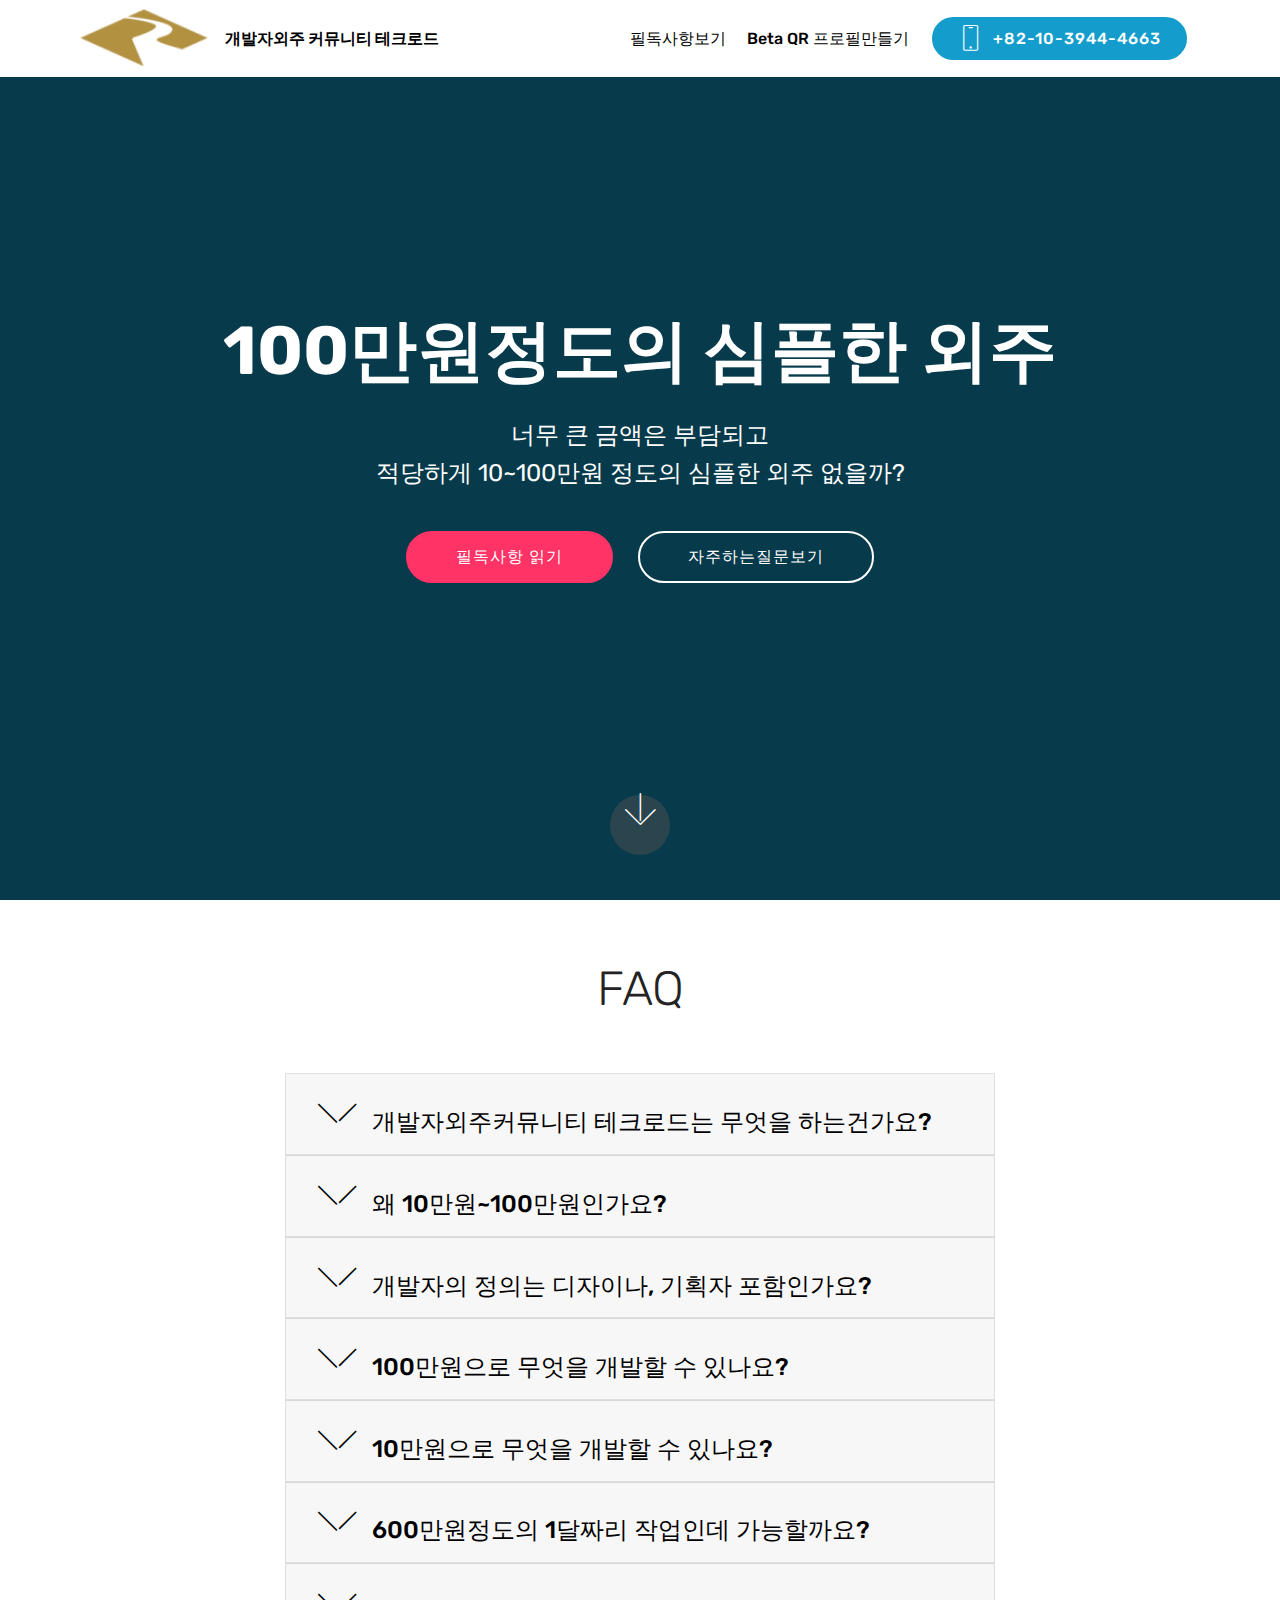
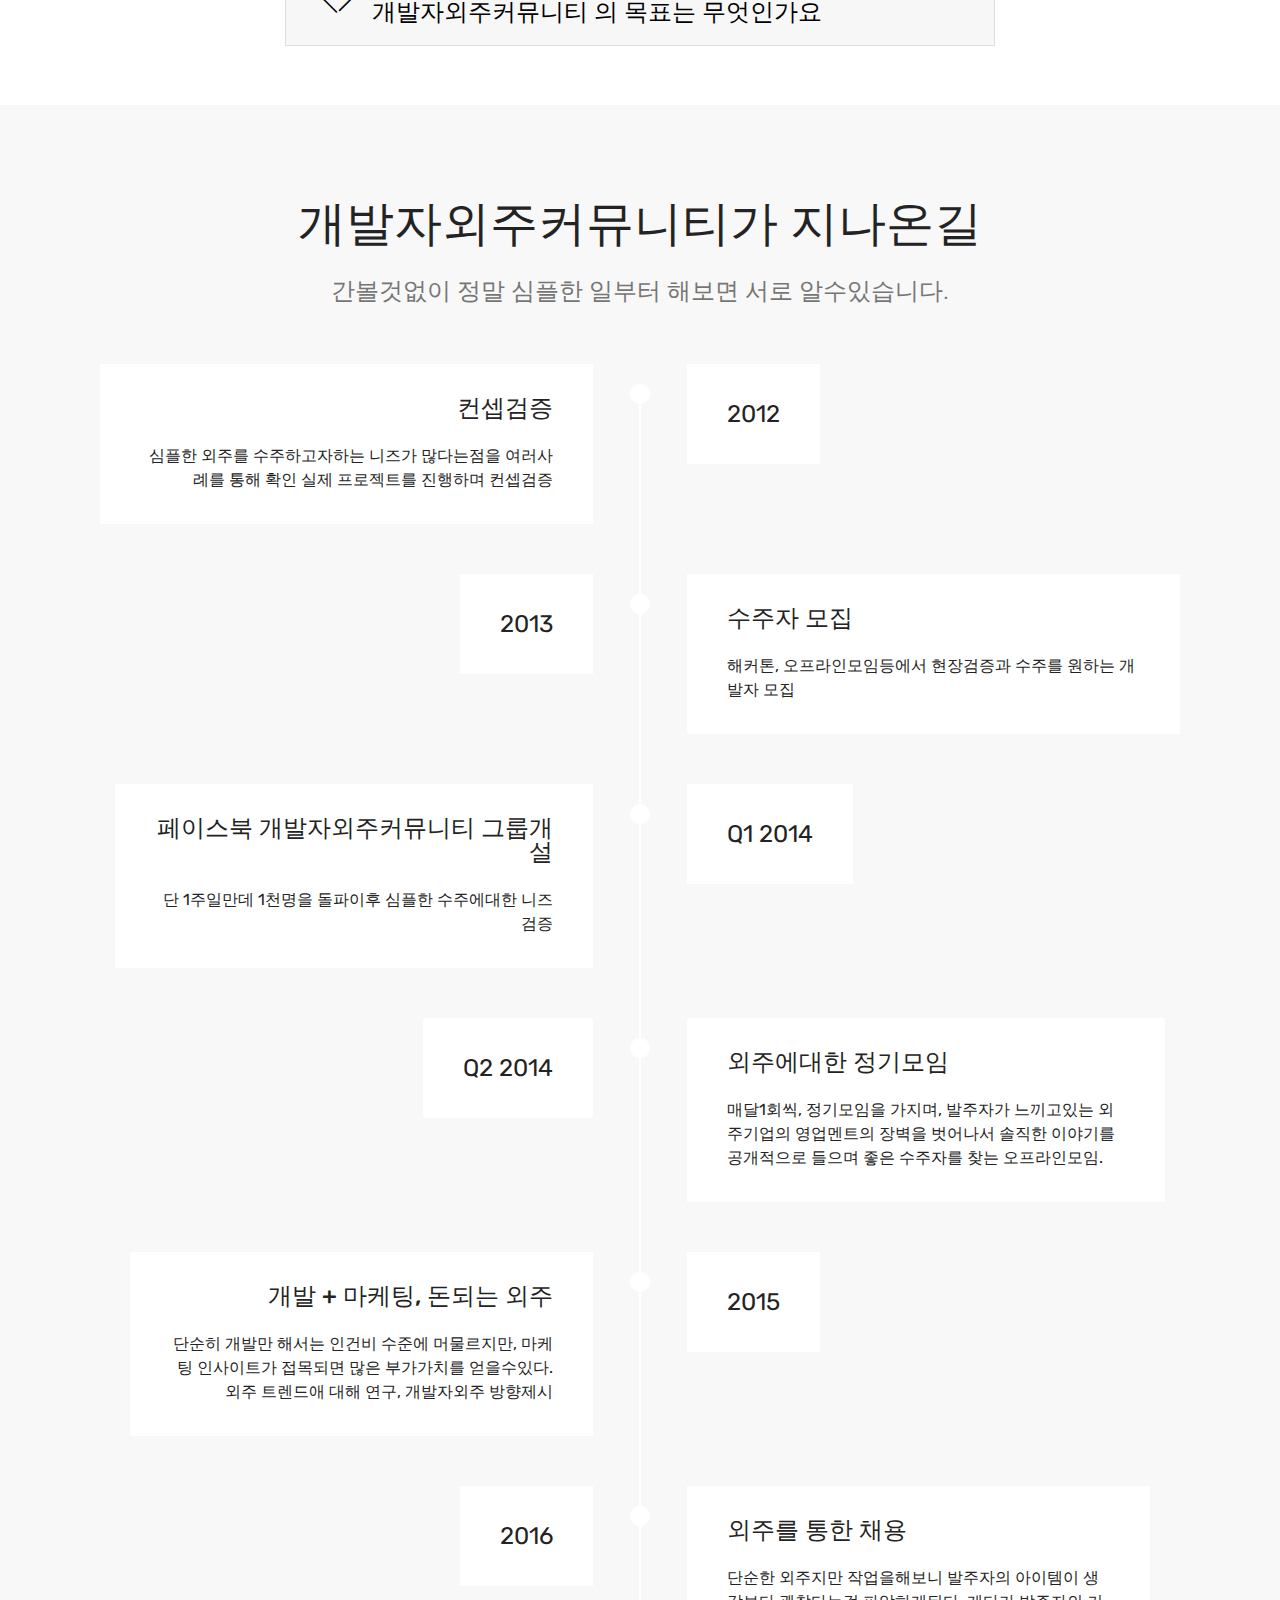
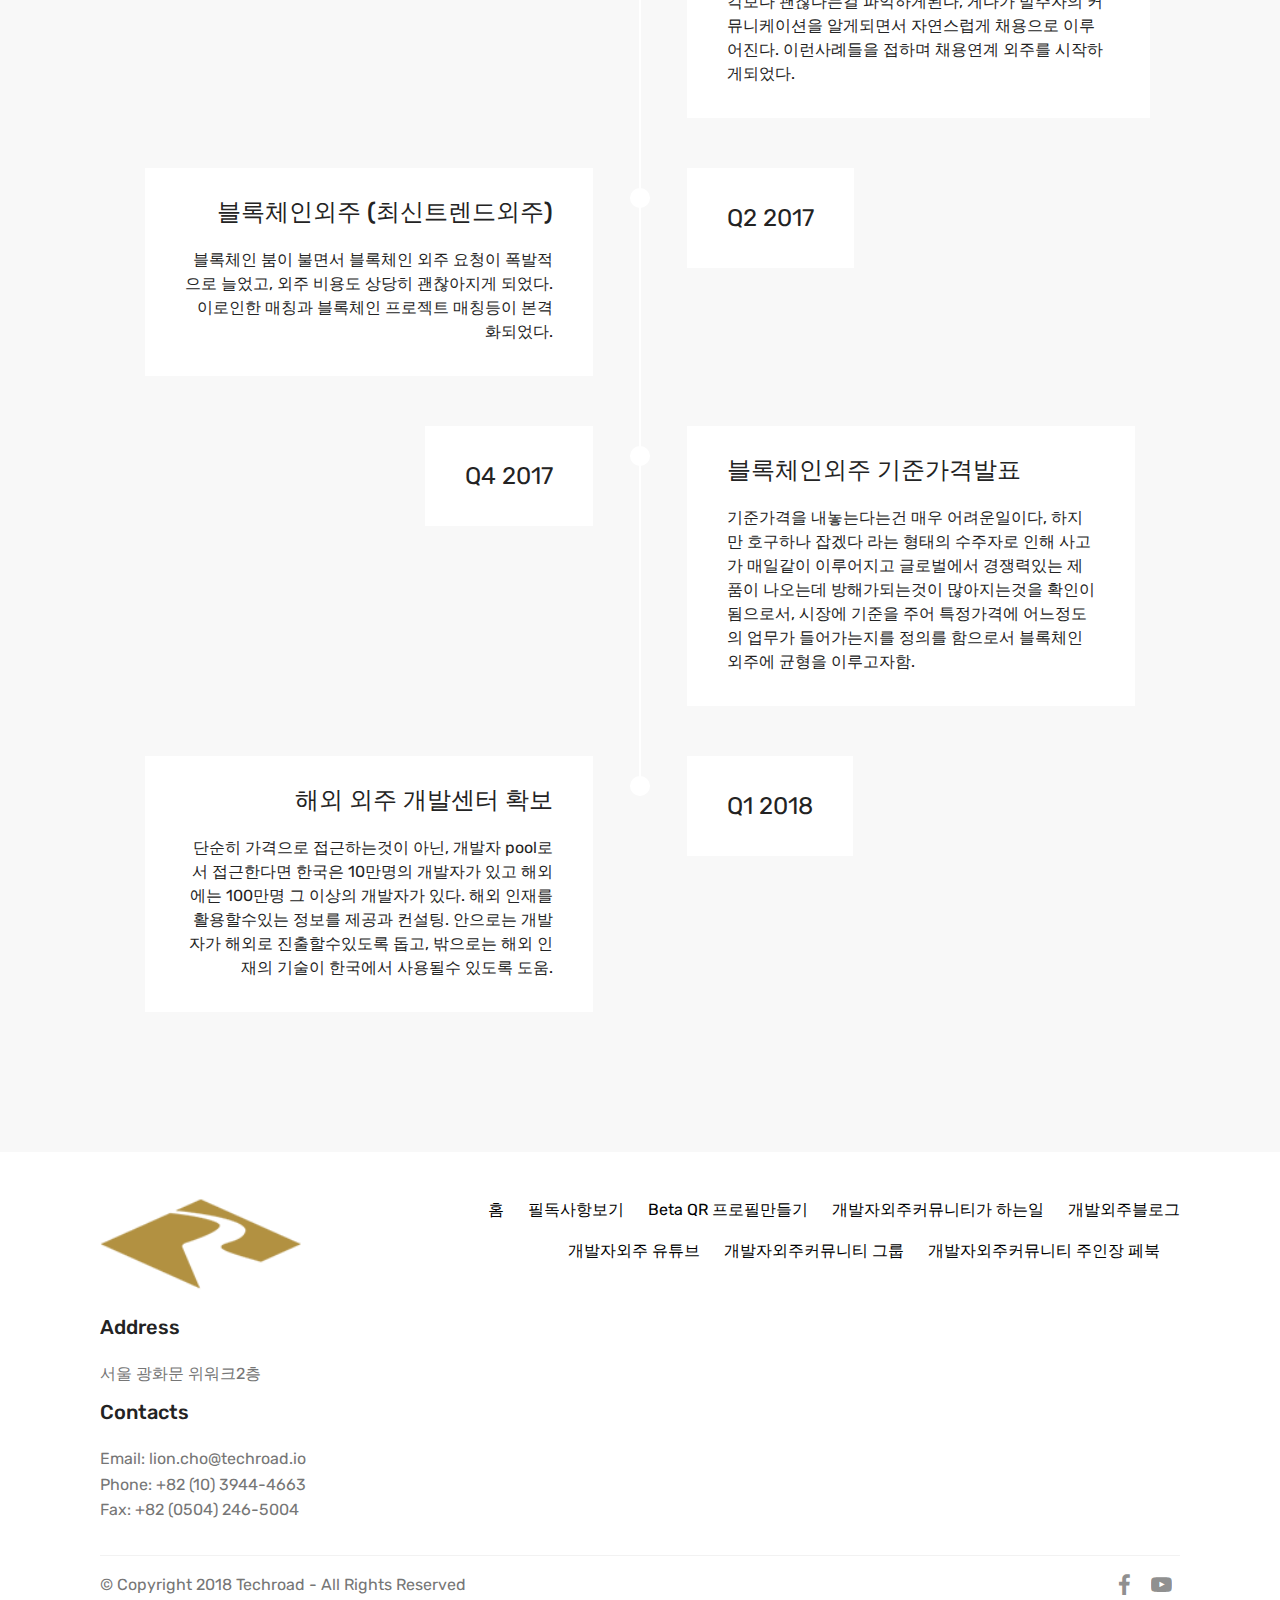
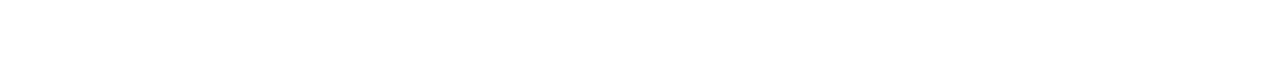
==== community/index.html @ 669e2096 "update all" ====
<!DOCTYPE html>
<html >
<head>
  <!-- Site made with Mobirise Website Builder v4.8.1, https://mobirise.com -->
  <meta charset="UTF-8">
  <meta http-equiv="X-UA-Compatible" content="IE=edge">
  <meta name="generator" content="Mobirise v4.8.1, mobirise.com">
  <meta name="viewport" content="width=device-width, initial-scale=1, minimum-scale=1">
  <link rel="shortcut icon" href="assets/images/logo-techroad-169x78.png" type="image/x-icon">
  <meta name="description" content="">
  <title>개발자외주 커뮤니티 테크로드</title>
  <link rel="stylesheet" href="assets/web/assets/mobirise-icons/mobirise-icons.css">
  <link rel="stylesheet" href="assets/tether/tether.min.css">
  <link rel="stylesheet" href="assets/bootstrap/css/bootstrap.min.css">
  <link rel="stylesheet" href="assets/bootstrap/css/bootstrap-grid.min.css">
  <link rel="stylesheet" href="assets/bootstrap/css/bootstrap-reboot.min.css">
  <link rel="stylesheet" href="assets/socicon/css/styles.css">
  <link rel="stylesheet" href="assets/dropdown/css/style.css">
  <link rel="stylesheet" href="assets/theme/css/style.css">
  <link rel="stylesheet" href="assets/mobirise/css/mbr-additional.css" type="text/css">
  
  
  
</head>
<body>
  <section class="menu cid-r466ew5FFS" once="menu" id="menu2-h">

    

    <nav class="navbar navbar-expand beta-menu navbar-dropdown align-items-center navbar-fixed-top navbar-toggleable-sm">
        <button class="navbar-toggler navbar-toggler-right" type="button" data-toggle="collapse" data-target="#navbarSupportedContent" aria-controls="navbarSupportedContent" aria-expanded="false" aria-label="Toggle navigation">
            <div class="hamburger">
                <span></span>
                <span></span>
                <span></span>
                <span></span>
            </div>
        </button>
        <div class="menu-logo">
            <div class="navbar-brand">
                <span class="navbar-logo">
                    <a href="https://mobirise.com">
                        <img src="assets/images/logo-techroad-122x56.png" alt="Mobirise" title="" style="height: 3.8rem;">
                    </a>
                </span>
                <span class="navbar-caption-wrap"><a class="navbar-caption text-black display-4" href="https://mobirise.com">개발자외주 커뮤니티 테크로드</a></span>
            </div>
        </div>
        <div class="collapse navbar-collapse" id="navbarSupportedContent">
            <ul class="navbar-nav nav-dropdown" data-app-modern-menu="true">
                <li class="nav-item">
                    <a class="nav-link link text-black display-4" href="./rules.html">
                        필독사항보기
                    </a>
                </li>
                <!-- <li class="nav-item">
                    <a class="nav-link link text-black display-4" href="./blacklist.html">
                        블랙리스트보기
                    </a>
                </li> -->
                <li class="nav-item">
                    <a class="nav-link link text-black display-4" href="https://qcontact.org/qc/lion_cho.html?pass=pass1">
                        Beta QR 프로필만들기
                    </a>
                </li>
            </ul>
            <div class="navbar-buttons mbr-section-btn">
                <a class="btn btn-sm btn-primary display-4" href="tel:+1-234-567-8901">
                    <span class="btn-icon mbri-mobile mbr-iconfont mbr-iconfont-btn">
                    </span>
                    +82-10-3944-4663
                </a>
            </div>
        </div>
    </nav>
</section>

<section class="engine"><a href="https://mobiri.se/l">free website templates</a></section><section class="cid-r465EqPAvd mbr-fullscreen" id="header2-g">

    

    

    <div class="container align-center">
        <div class="row justify-content-md-center">
            <div class="mbr-white col-md-10">
                <h1 class="mbr-section-title mbr-bold pb-3 mbr-fonts-style display-1">100만원정도의 심플한 외주</h1>
                
                <p class="mbr-text pb-3 mbr-fonts-style display-5">너무 큰 금액은 부담되고 <br>적당하게 10~100만원 정도의 심플한 외주 없을까?</p>
                <div class="mbr-section-btn">
                    <a class="btn btn-md btn-secondary display-4" href="./rules.html">필독사항 읽기</a>
                    <a class="btn btn-md btn-white-outline display-4" href="#toggle1-d">자주하는질문보기</a>
                </div>
            </div>
        </div>
    </div>
    <div class="mbr-arrow hidden-sm-down" aria-hidden="true">
        <a href="#next">
            <i class="mbri-down mbr-iconfont"></i>
        </a>
    </div>
</section>

<section class="toggle1 cid-r463WWY1p1" id="toggle1-d">

    

    
        <div class="container">
            <div class="media-container-row">
                <div class="col-12 col-md-8">
                    <div class="section-head text-center space30">
                       <h2 class="mbr-section-title pb-5 mbr-fonts-style display-2">FAQ
                        </h2>
                    </div>
                    <div class="clearfix"></div>
                    <div id="bootstrap-toggle" class="toggle-panel accordionStyles tab-content">
                        <div class="card">
                            <div class="card-header" role="tab" id="headingOne">
                                <a role="button" class="collapsed panel-title text-black" data-toggle="collapse" data-parent="#accordion" data-core="" href="#collapse1_9" aria-expanded="false" aria-controls="collapse1">
                                    <h4 class="mbr-fonts-style display-5">
                                        <span class="sign mbr-iconfont mbri-arrow-down inactive"></span>개발자외주커뮤니티 테크로드는 무엇을 하는건가요?&nbsp;</h4>
                                </a>
                            </div>
                            <div id="collapse1_9" class="panel-collapse noScroll collapse" role="tabpanel" aria-labelledby="headingOne">
                                <div class="panel-body p-4">
                                    <p class="mbr-fonts-style panel-text display-7">100만원 정도의 외주를 수주 발주 하도록 돕습니다.&nbsp;</p>
                                </div>
                            </div>
                        </div>
                        <div class="card">
                            <div class="card-header" role="tab" id="headingTwo">
                                <a role="button" class="collapsed panel-title text-black" data-toggle="collapse" data-parent="#accordion" data-core="" href="#collapse2_9" aria-expanded="false" aria-controls="collapse2">
                                    <h4 class="mbr-fonts-style display-5">
                                        <span class="sign mbr-iconfont mbri-arrow-down inactive"></span>왜 10만원~100만원인가요?</h4>
                                </a>

                            </div>
                            <div id="collapse2_9" class="panel-collapse noScroll collapse" role="tabpanel" aria-labelledby="headingTwo">
                                <div class="panel-body p-4">
                                    <p class="mbr-fonts-style panel-text display-7">
                                       큰 금액은 혼자서혹은 회사를 다니면서 하기에 어렵기 때문입니다.</p>
                                </div>
                            </div>
                        </div>
                        <div class="card">
                            <div class="card-header" role="tab" id="headingTwo">
                                <a role="button" class="collapsed panel-title text-black" data-toggle="collapse" data-parent="#accordion" data-core="" href="#collapse2_1_9" aria-expanded="false" aria-controls="collapse2">
                                    <h4 class="mbr-fonts-style display-5">
                                        <span class="sign mbr-iconfont mbri-arrow-down inactive"></span>개발자의 정의는 디자이나, 기획자 포함인가요?</h4>
                                </a>

                            </div>
                            <div id="collapse2_1_9" class="panel-collapse noScroll collapse" role="tabpanel" aria-labelledby="headingTwo">
                                <div class="panel-body p-4">
                                    <p class="mbr-fonts-style panel-text display-7">
                                       ICT 종사자인 디자이너, 기획자 모두가 있기에 하나의 제품이 나옵니다. 단순히 프로그래머를 지칭하지 않습니다.</p>
                                </div>
                            </div>
                        </div>
                        <div class="card">
                            <div class="card-header" role="tab" id="headingThree">
                                <a role="button" class="collapsed panel-title text-black" data-toggle="collapse" data-parent="#accordion" data-core="" href="#collapse3_9" aria-expanded="false" aria-controls="collapse3">
                                    <h4 class="mbr-fonts-style display-5">
                                        <span class="sign mbr-iconfont mbri-arrow-down inactive"></span>100만원으로 무엇을 개발할 수 있나요?</h4>
                                </a>
                            </div>
                            <div id="collapse3_9" class="panel-collapse noScroll collapse" role="tabpanel" aria-labelledby="headingThree">
                                <div class="panel-body p-4">
                                    <p class="mbr-fonts-style panel-text display-7">컨셉검증, 랜딩페이지, 유지보수등이 가능합니다.</p>
                                </div>
                            </div>
                        </div>
                        <div class="card">
                            <div class="card-header" role="tab" id="headingThree">
                                <a role="button" class="collapsed panel-title text-black" data-toggle="collapse" data-parent="#accordion" data-core="" href="#collapse4_9" aria-expanded="false" aria-controls="collapse3">
                                    <h4 class="mbr-fonts-style display-5">
                                        <span class="sign mbr-iconfont mbri-arrow-down inactive"></span>10만원으로 무엇을 개발할 수 있나요?</h4>
                                </a>
                            </div>
                            <div id="collapse4_9" class="panel-collapse noScroll collapse" role="tabpanel" aria-labelledby="headingThree">
                                <div class="panel-body p-4">
                                    <p class="mbr-fonts-style panel-text display-7">중급 개발자 기준으로 1일 8시간 20만원 부터 시작한다고 보면됩니다. (*사람마다 해결방법이 다르고 걸리는 시간이 달라지므로 최종적으로 비용도 달라진다.)</p>
                                </div>
                            </div>
                        </div>
                         <div class="card">
                            <div class="card-header" role="tab" id="headingThree">
                                <a role="button" class="collapsed panel-title text-black" data-toggle="collapse" data-parent="#accordion" data-core="" href="#collapse5_9" aria-expanded="false" aria-controls="collapse3">
                                    <h4 class="mbr-fonts-style display-5">
                                        <span class="sign mbr-iconfont mbri-arrow-down inactive"></span>600만원정도의 1달짜리 작업인데 가능할까요?</h4>
                                </a>
                            </div>
                            <div id="collapse5_9" class="panel-collapse noScroll collapse" role="tabpanel" aria-labelledby="headingThree">
                                <div class="panel-body p-4">
                                    <p class="mbr-fonts-style panel-text display-7">단답하자면, 이를 수행 할수있는 사이트들이 많으니 다른 사이트를 이용해주세요, 금액이 커지면 업무량이 늘어나면서 발주자가 전문가가 아닐시 요구사항 전달 능력이 떨어져 (프로젝트매니징) 사고가 나거나 프로젝트가 실패할 가능성이 높아집니다.</p>
                                </div>
                            </div>
                        </div>
                         <div class="card">
                            <div class="card-header" role="tab" id="headingThree">
                                <a role="button" class="collapsed panel-title text-black" data-toggle="collapse" data-parent="#accordion" data-core="" href="#collapse6_9" aria-expanded="false" aria-controls="collapse3">
                                    <h4 class="mbr-fonts-style display-5">
                                        <span class="sign mbr-iconfont mbri-arrow-down inactive"></span>개발자외주커뮤니티 의 목표는 무엇인가요</h4>
                                </a>
                            </div>
                            <div id="collapse6_9" class="panel-collapse noScroll collapse" role="tabpanel" aria-labelledby="headingThree">
                                <div class="panel-body p-4">
                                    <p class="mbr-fonts-style panel-text display-7">심플한 외주를 통해 기술의 유통을 돕고자합니다. 새로운 기술을 배우고 배우자마자 금전적 보상까지 기간이 빨라진다면 더 개발자는 더욱 기술 습득을 할 동기가 생깁니다. 커피샵에서 주말에 지식 습득을 하더라도 돈이 듭니다. 깊은 단계의 기술을 적용하기위해선 그만큼 시간이 필요합니다. 10만원~100만원 심플한 외주가 선순환이 된다면 기술의 많이 사용되고 그만큼 경쟁력있는 제품이 나올 가능성이 높아집니다. 왜 우리는 사람을 찾고 검증하는데 발주자 수주자 모두 불필요한 시간을 쓰고 있습니까. 서로 간 볼시간에 간단한 외주를통해 서로를 파악하세요. 그리고 제품을 더 멋지게 만드세요 테크로드가 추구하는 방향은 이런 생태계를 만드는 것 입니다.</p>
                                </div>
                            </div>
                        </div>
                        
                    </div>
                </div>
            </div>
        </div>
</section>

<section class="timeline1 cid-r463WXox3h" id="timeline1-e">

    

    

    <div class="container align-center">
        <h2 class="mbr-section-title pb-3 mbr-fonts-style display-2">
            개발자외주커뮤니티가 지나온길
        </h2>
        <h3 class="mbr-section-subtitle pb-5 mbr-fonts-style display-5">
            간볼것없이 정말 심플한 일부터 해보면 서로 알수있습니다. </h3>

        <div class="container timelines-container" mbri-timelines="">
            <div class="row timeline-element reverse separline">      
                 <div class="timeline-date-panel col-xs-12 col-md-6  align-left">         
                    <div class="time-line-date-content">
                        <p class="mbr-timeline-date mbr-fonts-style display-5">
                        2012 
                        </p>
                    </div>
                </div>
           <span class="iconBackground"></span>
            <div class="col-xs-12 col-md-6 align-right">
                <div class="timeline-text-content">
                    <h4 class="mbr-timeline-title pb-3 mbr-fonts-style display-5">컨셉검증</h4>
                    <p class="mbr-timeline-text mbr-fonts-style display-7">심플한 외주를 수주하고자하는 니즈가 많다는점을 여러사례를 통해 확인 실제 프로젝트를 진행하며 컨셉검증<br></p>
                 </div>
            </div>
            </div>

            <div class="row timeline-element  separline">
                <div class="timeline-date-panel col-xs-12 col-md-6 align-right">
                    <div class="time-line-date-content">
                        <p class="mbr-timeline-date mbr-fonts-style display-5">
                            2013
                        </p>
                    </div>
                </div>
                <span class="iconBackground"></span>
                <div class="col-xs-12 col-md-6 align-left ">
                    <div class="timeline-text-content">
                        <h4 class="mbr-timeline-title pb-3 mbr-fonts-style display-5">수주자 모집</h4>
                        <p class="mbr-timeline-text mbr-fonts-style display-7">
                            해커톤, 오프라인모임등에서 현장검증과 수주를 원하는 개발자 모집
                        </p>
                    </div>
                </div>
            </div> 


            <div class="container timelines-container" mbri-timelines="">
            <div class="row timeline-element reverse separline">      
                 <div class="timeline-date-panel col-xs-12 col-md-6  align-left">         
                    <div class="time-line-date-content">
                        <p class="mbr-timeline-date mbr-fonts-style display-5">
                        Q1 2014 
                        </p>
                    </div>
                </div>
           <span class="iconBackground"></span>
            <div class="col-xs-12 col-md-6 align-right">
                <div class="timeline-text-content">
                    <h4 class="mbr-timeline-title pb-3 mbr-fonts-style display-5">페이스북 개발자외주커뮤니티 그룹개설</h4>
                    <p class="mbr-timeline-text mbr-fonts-style display-7">단 1주일만데 1천명을 돌파이후 심플한 수주에대한 니즈 검증<br></p>
                 </div>
            </div>
            </div>

            <div class="row timeline-element  separline">
                <div class="timeline-date-panel col-xs-12 col-md-6 align-right">
                    <div class="time-line-date-content">
                        <p class="mbr-timeline-date mbr-fonts-style display-5">
                            Q2 2014
                        </p>
                    </div>
                </div>
                <span class="iconBackground"></span>
                <div class="col-xs-12 col-md-6 align-left ">
                    <div class="timeline-text-content">
                        <h4 class="mbr-timeline-title pb-3 mbr-fonts-style display-5">외주에대한 정기모임</h4>
                        <p class="mbr-timeline-text mbr-fonts-style display-7">
                            매달1회씩, 정기모임을 가지며, 발주자가 느끼고있는 외주기업의 영업멘트의 장벽을 벗어나서 솔직한 이야기를 공개적으로 들으며 좋은 수주자를 찾는 오프라인모임.
                        </p>
                    </div>
                </div>
            </div> 


            <div class="container timelines-container" mbri-timelines="">
            <div class="row timeline-element reverse separline">      
                 <div class="timeline-date-panel col-xs-12 col-md-6  align-left">         
                    <div class="time-line-date-content">
                        <p class="mbr-timeline-date mbr-fonts-style display-5">
                        2015 
                        </p>
                    </div>
                </div>
           <span class="iconBackground"></span>
            <div class="col-xs-12 col-md-6 align-right">
                <div class="timeline-text-content">
                    <h4 class="mbr-timeline-title pb-3 mbr-fonts-style display-5">개발 + 마케팅, 돈되는 외주</h4>
                    <p class="mbr-timeline-text mbr-fonts-style display-7">단순히 개발만 해서는 인건비 수준에 머물르지만, 마케팅 인사이트가 접목되면 많은 부가가치를 얻을수있다. 외주 트렌드애 대해 연구, 개발자외주 방향제시<br></p>
                 </div>
            </div>
            </div>

            <div class="row timeline-element  separline">
                <div class="timeline-date-panel col-xs-12 col-md-6 align-right">
                    <div class="time-line-date-content">
                        <p class="mbr-timeline-date mbr-fonts-style display-5">
                            2016
                        </p>
                    </div>
                </div>
                <span class="iconBackground"></span>
                <div class="col-xs-12 col-md-6 align-left ">
                    <div class="timeline-text-content">
                        <h4 class="mbr-timeline-title pb-3 mbr-fonts-style display-5">외주를 통한 채용</h4>
                        <p class="mbr-timeline-text mbr-fonts-style display-7">
                            단순한 외주지만 작업을해보니 발주자의 아이템이 생각보다 괜찮다는걸 파악하게된다, 게다가 발주자의 커뮤니케이션을 알게되면서 자연스럽게 채용으로 이루어진다. 이런사례들을 접하며 채용연계 외주를 시작하게되었다.
                        </p>
                    </div>
                </div>
            </div> 


        <div class="container timelines-container" mbri-timelines="">
            <div class="row timeline-element reverse separline">      
                 <div class="timeline-date-panel col-xs-12 col-md-6  align-left">         
                    <div class="time-line-date-content">
                        <p class="mbr-timeline-date mbr-fonts-style display-5">
                        Q2 2017 
                        </p>
                    </div>
                </div>
           <span class="iconBackground"></span>
            <div class="col-xs-12 col-md-6 align-right">
                <div class="timeline-text-content">
                    <h4 class="mbr-timeline-title pb-3 mbr-fonts-style display-5">블록체인외주 (최신트렌드외주)</h4>
                    <p class="mbr-timeline-text mbr-fonts-style display-7">블록체인 붐이 불면서 블록체인 외주 요청이 폭발적으로 늘었고, 외주 비용도 상당히 괜찮아지게 되었다. 이로인한 매칭과 블록체인 프로젝트 매칭등이 본격화되었다.
                        <br></p>
                 </div>
            </div>
            </div>

            <div class="row timeline-element  separline">
                <div class="timeline-date-panel col-xs-12 col-md-6 align-right">
                    <div class="time-line-date-content">
                        <p class="mbr-timeline-date mbr-fonts-style display-5">
                            Q4 2017
                        </p>
                    </div>
                </div>
                <span class="iconBackground"></span>
                <div class="col-xs-12 col-md-6 align-left ">
                    <div class="timeline-text-content">
                        <h4 class="mbr-timeline-title pb-3 mbr-fonts-style display-5">블록체인외주 기준가격발표 </h4>
                        <p class="mbr-timeline-text mbr-fonts-style display-7">
                            기준가격을 내놓는다는건 매우 어려운일이다, 하지만 호구하나 잡겠다 라는 형태의 수주자로 인해 사고가 매일같이 이루어지고 글로벌에서 경쟁력있는 제품이 나오는데 방해가되는것이 많아지는것을 확인이 됨으로서, 시장에 기준을 주어 특정가격에 어느정도의 업무가 들어가는지를 정의를 함으로서 블록체인외주에 균형을 이루고자함.
                        </p>
                    </div>
                </div>
            </div> 

            <div class="row timeline-element reverse">
                <div class="timeline-date-panel col-xs-12 col-md-6  align-left">
                    <div class="time-line-date-content">
                        <p class="mbr-timeline-date mbr-fonts-style display-5">
                            Q1 2018
                        </p>
                    </div>
                </div>
                <span class="iconBackground"></span>
                <div class="col-xs-12 col-md-6 align-right">
                    <div class="timeline-text-content">
                        <h4 class="mbr-timeline-title pb-3 mbr-fonts-style display-5">해외 외주 개발센터 확보</h4>      
                        <p class="mbr-timeline-text mbr-fonts-style display-7">
                         단순히 가격으로 접근하는것이 아닌, 개발자 pool로서 접근한다면 한국은 10만명의 개발자가 있고 해외에는 100만명 그 이상의 개발자가 있다. 해외 인재를 활용할수있는 정보를 제공과 컨설팅.
                         안으로는 개발자가 해외로 진출할수있도록 돕고, 밖으로는 해외 인재의 기술이 한국에서 사용될수 있도록 도움.
                        </p>
                    </div>
                </div>
            </div>

    
            
        </div>
    </div>
</section>

<section class="cid-r466hLgkCL" id="footer5-i">

    

    

    <div class="container">
        <div class="media-container-row">
            <div class="col-md-3">
                <div class="media-wrap">
                    <a href="https://mobirise.com/">
                       <img src="assets/images/logo-techroad-169x78.png" alt="Mobirise"> 
                    </a>
                </div>
            </div>
            <div class="col-md-9">
                <p class="mbr-text align-right links mbr-fonts-style display-7">
                    <a href="./index.html" class="text-black">홈</a> &nbsp;&nbsp;&nbsp;&nbsp;
                    <a href="./rules.html" class="text-black">필독사항보기</a> &nbsp;&nbsp;&nbsp;&nbsp;
                    <!-- <a href="./blacklist.html" class="text-black">블랙리스트보기</a> &nbsp;&nbsp;&nbsp;&nbsp; -->
                    <a href="https://qcontact.org/qc/lion_cho.html?pass=pass1" class="text-black">Beta QR 프로필만들기</a> &nbsp;&nbsp;&nbsp;&nbsp;
                    <a href="#timeline1-e" class="text-black">개발자외주커뮤니티가 하는일</a> &nbsp;&nbsp;&nbsp;&nbsp;
                    <a href="https://blog.naver.com/chowin21" class="text-black">개발외주블로그</a>
                </p>
                <p class="mbr-text align-right links mbr-fonts-style display-7">
                    <a href="https://www.youtube.com/channel/UChlcXdPqPKiZdr9oFgR-7Lw" class="text-black">개발자외주 유튜브</a> &nbsp;&nbsp;&nbsp;&nbsp;
                    <a href="https://www.facebook.com/groups/outsourcingnara/" class="text-black">개발자외주커뮤니티 그룹</a> &nbsp;&nbsp;&nbsp;&nbsp;
                    <a href="https://www.facebook.com/chowin21" class="text-black">개발자외주커뮤니티 주인장 페북</a> &nbsp;&nbsp;&nbsp;&nbsp;
                </p>

            </div>


        </div>

        <br>
        <div class="col-12 col-md-3 mbr-fonts-style display-7">
                <h5 class="pb-3">
                    Address
                </h5>
                <p class="mbr-text">서울 광화문 위워크2층 </p>
            </div>
            <div class="col-12 col-md-3 mbr-fonts-style display-7">
                <h5 class="pb-3">
                    Contacts
                </h5>
                <p class="mbr-text">
                    Email: lion.cho@techroad.io &nbsp; &nbsp;&nbsp;<br>Phone: +82 (10) 3944-4663 &nbsp; &nbsp;<br>Fax: +82 (0504) 246-5004
                </p>
            </div>
        <div class="footer-lower">
            <div class="media-container-row">
                <div class="col-md-12">
                    <hr>
                </div>
            </div>
            <div class="media-container-row mbr-white">
                <div class="col-md-6 copyright">
                    <p class="mbr-text mbr-fonts-style display-7">
                        © Copyright 2018 Techroad - All Rights Reserved
                    </p>
                </div>
                <div class="col-md-6">
                    <div class="social-list align-right">
                        <div class="soc-item">
                            <a href="https://www.facebook.com/groups/outsourcingnara/" target="_blank">
                                <span class="socicon-facebook socicon mbr-iconfont mbr-iconfont-social"></span>
                            </a>
                        </div>
                        <div class="soc-item">
                            <a href="https://www.youtube.com/channel/UChlcXdPqPKiZdr9oFgR-7Lw" target="_blank">
                                <span class="socicon-youtube socicon mbr-iconfont mbr-iconfont-social"></span>
                            </a>
                        </div>
                    </div>
                </div>
            </div>
        </div>
    </div>
</section>


  <script src="assets/web/assets/jquery/jquery.min.js"></script>
  <script src="assets/popper/popper.min.js"></script>
  <script src="assets/tether/tether.min.js"></script>
  <script src="assets/bootstrap/js/bootstrap.min.js"></script>
  <script src="assets/dropdown/js/script.min.js"></script>
  <script src="assets/touchswipe/jquery.touch-swipe.min.js"></script>
  <script src="assets/mbr-switch-arrow/mbr-switch-arrow.js"></script>
  <script src="assets/smoothscroll/smooth-scroll.js"></script>
  <script src="assets/theme/js/script.js"></script>
  
  
</body>
</html>
---- community/assets/web/assets/mobirise-icons/mobirise-icons.css ----
@font-face {
  font-family: 'MobiriseIcons';
  src:  url('mobirise-icons.eot?spat4u');
  src:  url('mobirise-icons.eot?spat4u#iefix') format('embedded-opentype'),
    url('mobirise-icons.ttf?spat4u') format('truetype'),
    url('mobirise-icons.woff?spat4u') format('woff'),
    url('mobirise-icons.svg?spat4u#MobiriseIcons') format('svg');
  font-weight: normal;
  font-style: normal;
}

[class^="mbri-"], [class*=" mbri-"] {
  /* use !important to prevent issues with browser extensions that change fonts */
  font-family: MobiriseIcons !important;
  speak: none;
  font-style: normal;
  font-weight: normal;
  font-variant: normal;
  text-transform: none;
  line-height: 1;

  /* Better Font Rendering =========== */
  -webkit-font-smoothing: antialiased;
  -moz-osx-font-smoothing: grayscale;
}

.mbri-add-submenu:before {
  content: "\e900";
}
.mbri-alert:before {
  content: "\e901";
}
.mbri-align-center:before {
  content: "\e902";
}
.mbri-align-justify:before {
  content: "\e903";
}
.mbri-align-left:before {
  content: "\e904";
}
.mbri-align-right:before {
  content: "\e905";
}
.mbri-android:before {
  content: "\e906";
}
.mbri-apple:before {
  content: "\e907";
}
.mbri-arrow-down:before {
  content: "\e908";
}
.mbri-arrow-next:before {
  content: "\e909";
}
.mbri-arrow-prev:before {
  content: "\e90a";
}
.mbri-arrow-up:before {
  content: "\e90b";
}
.mbri-bold:before {
  content: "\e90c";
}
.mbri-bookmark:before {
  content: "\e90d";
}
.mbri-bootstrap:before {
  content: "\e90e";
}
.mbri-briefcase:before {
  content: "\e90f";
}
.mbri-browse:before {
  content: "\e910";
}
.mbri-bulleted-list:before {
  content: "\e911";
}
.mbri-calendar:before {
  content: "\e912";
}
.mbri-camera:before {
  content: "\e913";
}
.mbri-cart-add:before {
  content: "\e914";
}
.mbri-cart-full:before {
  content: "\e915";
}
.mbri-cash:before {
  content: "\e916";
}
.mbri-change-style:before {
  content: "\e917";
}
.mbri-chat:before {
  content: "\e918";
}
.mbri-clock:before {
  content: "\e919";
}
.mbri-close:before {
  content: "\e91a";
}
.mbri-cloud:before {
  content: "\e91b";
}
.mbri-code:before {
  content: "\e91c";
}
.mbri-contact-form:before {
  content: "\e91d";
}
.mbri-credit-card:before {
  content: "\e91e";
}
.mbri-cursor-click:before {
  content: "\e91f";
}
.mbri-cust-feedback:before {
  content: "\e920";
}
.mbri-database:before {
  content: "\e921";
}
.mbri-delivery:before {
  content: "\e922";
}
.mbri-desktop:before {
  content: "\e923";
}
.mbri-devices:before {
  content: "\e924";
}
.mbri-down:before {
  content: "\e925";
}
.mbri-download:before {
  content: "\e989";
}
.mbri-drag-n-drop:before {
  content: "\e927";
}
.mbri-drag-n-drop2:before {
  content: "\e928";
}
.mbri-edit:before {
  content: "\e929";
}
.mbri-edit2:before {
  content: "\e92a";
}
.mbri-error:before {
  content: "\e92b";
}
.mbri-extension:before {
  content: "\e92c";
}
.mbri-features:before {
  content: "\e92d";
}
.mbri-file:before {
  content: "\e92e";
}
.mbri-flag:before {
  content: "\e92f";
}
.mbri-folder:before {
  content: "\e930";
}
.mbri-gift:before {
  content: "\e931";
}
.mbri-github:before {
  content: "\e932";
}
.mbri-globe:before {
  content: "\e933";
}
.mbri-globe-2:before {
  content: "\e934";
}
.mbri-growing-chart:before {
  content: "\e935";
}
.mbri-hearth:before {
  content: "\e936";
}
.mbri-help:before {
  content: "\e937";
}
.mbri-home:before {
  content: "\e938";
}
.mbri-hot-cup:before {
  content: "\e939";
}
.mbri-idea:before {
  content: "\e93a";
}
.mbri-image-gallery:before {
  content: "\e93b";
}
.mbri-image-slider:before {
  content: "\e93c";
}
.mbri-info:before {
  content: "\e93d";
}
.mbri-italic:before {
  content: "\e93e";
}
.mbri-key:before {
  content: "\e93f";
}
.mbri-laptop:before {
  content: "\e940";
}
.mbri-layers:before {
  content: "\e941";
}
.mbri-left-right:before {
  content: "\e942";
}
.mbri-left:before {
  content: "\e943";
}
.mbri-letter:before {
  content: "\e944";
}
.mbri-like:before {
  content: "\e945";
}
.mbri-link:before {
  content: "\e946";
}
.mbri-lock:before {
  content: "\e947";
}
.mbri-login:before {
  content: "\e948";
}
.mbri-logout:before {
  content: "\e949";
}
.mbri-magic-stick:before {
  content: "\e94a";
}
.mbri-map-pin:before {
  content: "\e94b";
}
.mbri-menu:before {
  content: "\e94c";
}
.mbri-mobile:before {
  content: "\e94d";
}
.mbri-mobile2:before {
  content: "\e94e";
}
.mbri-mobirise:before {
  content: "\e94f";
}
.mbri-more-horizontal:before {
  content: "\e950";
}
.mbri-more-vertical:before {
  content: "\e951";
}
.mbri-music:before {
  content: "\e952";
}
.mbri-new-file:before {
  content: "\e953";
}
.mbri-numbered-list:before {
  content: "\e954";
}
.mbri-opened-folder:before {
  content: "\e955";
}
.mbri-pages:before {
  content: "\e956";
}
.mbri-paper-plane:before {
  content: "\e957";
}
.mbri-paperclip:before {
  content: "\e958";
}
.mbri-photo:before {
  content: "\e959";
}
.mbri-photos:before {
  content: "\e95a";
}
.mbri-pin:before {
  content: "\e95b";
}
.mbri-play:before {
  content: "\e95c";
}
.mbri-plus:before {
  content: "\e95d";
}
.mbri-preview:before {
  content: "\e95e";
}
.mbri-print:before {
  content: "\e95f";
}
.mbri-protect:before {
  content: "\e960";
}
.mbri-question:before {
  content: "\e961";
}
.mbri-quote-left:before {
  content: "\e962";
}
.mbri-quote-right:before {
  content: "\e963";
}
.mbri-refresh:before {
  content: "\e964";
}
.mbri-responsive:before {
  content: "\e965";
}
.mbri-right:before {
  content: "\e966";
}
.mbri-rocket:before {
  content: "\e967";
}
.mbri-sad-face:before {
  content: "\e968";
}
.mbri-sale:before {
  content: "\e969";
}
.mbri-save:before {
  content: "\e96a";
}
.mbri-search:before {
  content: "\e96b";
}
.mbri-setting:before {
  content: "\e96c";
}
.mbri-setting2:before {
  content: "\e96d";
}
.mbri-setting3:before {
  content: "\e96e";
}
.mbri-share:before {
  content: "\e96f";
}
.mbri-shopping-bag:before {
  content: "\e970";
}
.mbri-shopping-basket:before {
  content: "\e971";
}
.mbri-shopping-cart:before {
  content: "\e972";
}
.mbri-sites:before {
  content: "\e973";
}
.mbri-smile-face:before {
  content: "\e974";
}
.mbri-speed:before {
  content: "\e975";
}
.mbri-star:before {
  content: "\e976";
}
.mbri-success:before {
  content: "\e977";
}
.mbri-sun:before {
  content: "\e978";
}
.mbri-sun2:before {
  content: "\e979";
}
.mbri-tablet:before {
  content: "\e97a";
}
.mbri-tablet-vertical:before {
  content: "\e97b";
}
.mbri-target:before {
  content: "\e97c";
}
.mbri-timer:before {
  content: "\e97d";
}
.mbri-to-ftp:before {
  content: "\e97e";
}
.mbri-to-local-drive:before {
  content: "\e97f";
}
.mbri-touch-swipe:before {
  content: "\e980";
}
.mbri-touch:before {
  content: "\e981";
}
.mbri-trash:before {
  content: "\e982";
}
.mbri-underline:before {
  content: "\e983";
}
.mbri-unlink:before {
  content: "\e984";
}
.mbri-unlock:before {
  content: "\e985";
}
.mbri-up-down:before {
  content: "\e986";
}
.mbri-up:before {
  content: "\e987";
}
.mbri-update:before {
  content: "\e988";
}
.mbri-upload:before {
 content: "\e926"; 
}
.mbri-user:before {
  content: "\e98a";
}
.mbri-user2:before {
  content: "\e98b";
}
.mbri-users:before {
  content: "\e98c";
}
.mbri-video:before {
  content: "\e98d";
}
.mbri-video-play:before {
  content: "\e98e";
}
.mbri-watch:before {
  content: "\e98f";
}
.mbri-website-theme:before {
  content: "\e990";
}
.mbri-wifi:before {
  content: "\e991";
}
.mbri-windows:before {
  content: "\e992";
}
.mbri-zoom-out:before {
  content: "\e993";
}
.mbri-redo:before {
  content: "\e994";
}
.mbri-undo:before {
  content: "\e995";
}
---- community/assets/socicon/css/styles.css ----
@charset "UTF-8";

@font-face {
  font-family: "socicon";
  src:url("../fonts/socicon.eot");
  src:url("../fonts/socicon.eot?#iefix") format("embedded-opentype"),
    url("../fonts/socicon.woff") format("woff"),
    url("../fonts/socicon.ttf") format("truetype"),
    url("../fonts/socicon.svg#socicon") format("svg");
  font-weight: normal;
  font-style: normal;

}

[data-icon]:before {
  font-family: "socicon" !important;
  content: attr(data-icon);
  font-style: normal !important;
  font-weight: normal !important;
  font-variant: normal !important;
  text-transform: none !important;
  speak: none;
  line-height: 1;
  -webkit-font-smoothing: antialiased;
  -moz-osx-font-smoothing: grayscale;
}

[class^="socicon-"]:before,
[class*=" socicon-"]:before {
  font-family: "socicon" !important;
  font-style: normal !important;
  font-weight: normal !important;
  font-variant: normal !important;
  text-transform: none !important;
  speak: none;
  line-height: 1;
  -webkit-font-smoothing: antialiased;
  -moz-osx-font-smoothing: grayscale;
}

.socicon-modelmayhem:before {
  content: "\e000";
}
.socicon-mixcloud:before {
  content: "\e001";
}
.socicon-drupal:before {
  content: "\e002";
}
.socicon-swarm:before {
  content: "\e003";
}
.socicon-istock:before {
  content: "\e004";
}
.socicon-yammer:before {
  content: "\e005";
}
.socicon-ello:before {
  content: "\e006";
}
.socicon-stackoverflow:before {
  content: "\e007";
}
.socicon-persona:before {
  content: "\e008";
}
.socicon-triplej:before {
  content: "\e009";
}
.socicon-houzz:before {
  content: "\e00a";
}
.socicon-rss:before {
  content: "\e00b";
}
.socicon-paypal:before {
  content: "\e00c";
}
.socicon-odnoklassniki:before {
  content: "\e00d";
}
.socicon-airbnb:before {
  content: "\e00e";
}
.socicon-periscope:before {
  content: "\e00f";
}
.socicon-outlook:before {
  content: "\e010";
}
.socicon-coderwall:before {
  content: "\e011";
}
.socicon-tripadvisor:before {
  content: "\e012";
}
.socicon-appnet:before {
  content: "\e013";
}
.socicon-goodreads:before {
  content: "\e014";
}
.socicon-tripit:before {
  content: "\e015";
}
.socicon-lanyrd:before {
  content: "\e016";
}
.socicon-slideshare:before {
  content: "\e017";
}
.socicon-buffer:before {
  content: "\e018";
}
.socicon-disqus:before {
  content: "\e019";
}
.socicon-vkontakte:before {
  content: "\e01a";
}
.socicon-whatsapp:before {
  content: "\e01b";
}
.socicon-patreon:before {
  content: "\e01c";
}
.socicon-storehouse:before {
  content: "\e01d";
}
.socicon-pocket:before {
  content: "\e01e";
}
.socicon-mail:before {
  content: "\e01f";
}
.socicon-blogger:before {
  content: "\e020";
}
.socicon-technorati:before {
  content: "\e021";
}
.socicon-reddit:before {
  content: "\e022";
}
.socicon-dribbble:before {
  content: "\e023";
}
.socicon-stumbleupon:before {
  content: "\e024";
}
.socicon-digg:before {
  content: "\e025";
}
.socicon-envato:before {
  content: "\e026";
}
.socicon-behance:before {
  content: "\e027";
}
.socicon-delicious:before {
  content: "\e028";
}
.socicon-deviantart:before {
  content: "\e029";
}
.socicon-forrst:before {
  content: "\e02a";
}
.socicon-play:before {
  content: "\e02b";
}
.socicon-zerply:before {
  content: "\e02c";
}
.socicon-wikipedia:before {
  content: "\e02d";
}
.socicon-apple:before {
  content: "\e02e";
}
.socicon-flattr:before {
  content: "\e02f";
}
.socicon-github:before {
  content: "\e030";
}
.socicon-renren:before {
  content: "\e031";
}
.socicon-friendfeed:before {
  content: "\e032";
}
.socicon-newsvine:before {
  content: "\e033";
}
.socicon-identica:before {
  content: "\e034";
}
.socicon-bebo:before {
  content: "\e035";
}
.socicon-zynga:before {
  content: "\e036";
}
.socicon-steam:before {
  content: "\e037";
}
.socicon-xbox:before {
  content: "\e038";
}
.socicon-windows:before {
  content: "\e039";
}
.socicon-qq:before {
  content: "\e03a";
}
.socicon-douban:before {
  content: "\e03b";
}
.socicon-meetup:before {
  content: "\e03c";
}
.socicon-playstation:before {
  content: "\e03d";
}
.socicon-android:before {
  content: "\e03e";
}
.socicon-snapchat:before {
  content: "\e03f";
}
.socicon-twitter:before {
  content: "\e040";
}
.socicon-facebook:before {
  content: "\e041";
}
.socicon-googleplus:before {
  content: "\e042";
}
.socicon-pinterest:before {
  content: "\e043";
}
.socicon-foursquare:before {
  content: "\e044";
}
.socicon-yahoo:before {
  content: "\e045";
}
.socicon-skype:before {
  content: "\e046";
}
.socicon-yelp:before {
  content: "\e047";
}
.socicon-feedburner:before {
  content: "\e048";
}
.socicon-linkedin:before {
  content: "\e049";
}
.socicon-viadeo:before {
  content: "\e04a";
}
.socicon-xing:before {
  content: "\e04b";
}
.socicon-myspace:before {
  content: "\e04c";
}
.socicon-soundcloud:before {
  content: "\e04d";
}
.socicon-spotify:before {
  content: "\e04e";
}
.socicon-grooveshark:before {
  content: "\e04f";
}
.socicon-lastfm:before {
  content: "\e050";
}
.socicon-youtube:before {
  content: "\e051";
}
.socicon-vimeo:before {
  content: "\e052";
}
.socicon-dailymotion:before {
  content: "\e053";
}
.socicon-vine:before {
  content: "\e054";
}
.socicon-flickr:before {
  content: "\e055";
}
.socicon-500px:before {
  content: "\e056";
}
.socicon-wordpress:before {
  content: "\e058";
}
.socicon-tumblr:before {
  content: "\e059";
}
.socicon-twitch:before {
  content: "\e05a";
}
.socicon-8tracks:before {
  content: "\e05b";
}
.socicon-amazon:before {
  content: "\e05c";
}
.socicon-icq:before {
  content: "\e05d";
}
.socicon-smugmug:before {
  content: "\e05e";
}
.socicon-ravelry:before {
  content: "\e05f";
}
.socicon-weibo:before {
  content: "\e060";
}
.socicon-baidu:before {
  content: "\e061";
}
.socicon-angellist:before {
  content: "\e062";
}
.socicon-ebay:before {
  content: "\e063";
}
.socicon-imdb:before {
  content: "\e064";
}
.socicon-stayfriends:before {
  content: "\e065";
}
.socicon-residentadvisor:before {
  content: "\e066";
}
.socicon-google:before {
  content: "\e067";
}
.socicon-yandex:before {
  content: "\e068";
}
.socicon-sharethis:before {
  content: "\e069";
}
.socicon-bandcamp:before {
  content: "\e06a";
}
.socicon-itunes:before {
  content: "\e06b";
}
.socicon-deezer:before {
  content: "\e06c";
}
.socicon-telegram:before {
  content: "\e06e";
}
.socicon-openid:before {
  content: "\e06f";
}
.socicon-amplement:before {
  content: "\e070";
}
.socicon-viber:before {
  content: "\e071";
}
.socicon-zomato:before {
  content: "\e072";
}
.socicon-draugiem:before {
  content: "\e074";
}
.socicon-endomodo:before {
  content: "\e075";
}
.socicon-filmweb:before {
  content: "\e076";
}
.socicon-stackexchange:before {
  content: "\e077";
}
.socicon-wykop:before {
  content: "\e078";
}
.socicon-teamspeak:before {
  content: "\e079";
}
.socicon-teamviewer:before {
  content: "\e07a";
}
.socicon-ventrilo:before {
  content: "\e07b";
}
.socicon-younow:before {
  content: "\e07c";
}
.socicon-raidcall:before {
  content: "\e07d";
}
.socicon-mumble:before {
  content: "\e07e";
}
.socicon-medium:before {
  content: "\e06d";
}
.socicon-bebee:before {
  content: "\e07f";
}
.socicon-hitbox:before {
  content: "\e080";
}
.socicon-reverbnation:before {
  content: "\e081";
}
.socicon-formulr:before {
  content: "\e082";
}
.socicon-instagram:before {
  content: "\e057";
}
.socicon-battlenet:before {
  content: "\e083";
}
.socicon-chrome:before {
  content: "\e084";
}
.socicon-discord:before {
  content: "\e086";
}
.socicon-issuu:before {
  content: "\e087";
}
.socicon-macos:before {
  content: "\e088";
}
.socicon-firefox:before {
  content: "\e089";
}
.socicon-opera:before {
  content: "\e08d";
}
.socicon-keybase:before {
  content: "\e090";
}
.socicon-alliance:before {
  content: "\e091";
}
.socicon-livejournal:before {
  content: "\e092";
}
.socicon-googlephotos:before {
  content: "\e093";
}
.socicon-horde:before {
  content: "\e094";
}
.socicon-etsy:before {
  content: "\e095";
}
.socicon-zapier:before {
  content: "\e096";
}
.socicon-google-scholar:before {
  content: "\e097";
}
.socicon-researchgate:before {
  content: "\e098";
}
.socicon-wechat:before {
  content: "\e099";
}
.socicon-strava:before {
  content: "\e09a";
}
.socicon-line:before {
  content: "\e09b";
}
.socicon-lyft:before {
  content: "\e09c";
}
.socicon-uber:before {
  content: "\e09d";
}
.socicon-songkick:before {
  content: "\e09e";
}
.socicon-viewbug:before {
  content: "\e09f";
}
.socicon-googlegroups:before {
  content: "\e0a0";
}
.socicon-quora:before {
  content: "\e073";
}
.socicon-diablo:before {
  content: "\e085";
}
.socicon-blizzard:before {
  content: "\e0a1";
}
.socicon-hearthstone:before {
  content: "\e08b";
}
.socicon-heroes:before {
  content: "\e08a";
}
.socicon-overwatch:before {
  content: "\e08c";
}
.socicon-warcraft:before {
  content: "\e08e";
}
.socicon-starcraft:before {
  content: "\e08f";
}
.socicon-beam:before {
  content: "\e0a2";
}
.socicon-curse:before {
  content: "\e0a3";
}
.socicon-player:before {
  content: "\e0a4";
}
.socicon-streamjar:before {
  content: "\e0a5";
}
.socicon-nintendo:before {
  content: "\e0a6";
}
.socicon-hellocoton:before {
  content: "\e0a7";
}
---- community/assets/dropdown/css/style.css ----
.navbar-dropdown {
  left: 0;
  padding: 0;
  position: absolute;
  right: 0;
  top: 0;
  transition: all 0.45s ease;
  z-index: 1030;
  background: #282828; }
  .navbar-dropdown .navbar-logo {
    margin-right: 0.8rem;
    transition: margin 0.3s ease-in-out;
    vertical-align: middle; }
    .navbar-dropdown .navbar-logo img {
      height: 3.125rem;
      transition: all 0.3s ease-in-out; }
    .navbar-dropdown .navbar-logo.mbr-iconfont {
      font-size: 3.125rem;
      line-height: 3.125rem; }
  .navbar-dropdown .navbar-caption {
    font-weight: 700;
    white-space: normal;
    vertical-align: -4px;
    line-height: 3.125rem !important; }
    .navbar-dropdown .navbar-caption, .navbar-dropdown .navbar-caption:hover {
      color: inherit;
      text-decoration: none; }
  .navbar-dropdown .mbr-iconfont + .navbar-caption {
    vertical-align: -1px; }
  .navbar-dropdown.navbar-fixed-top {
    position: fixed; }
  .navbar-dropdown .navbar-brand span {
    vertical-align: -4px; }
  .navbar-dropdown.bg-color.transparent {
    background: none; }
  .navbar-dropdown.navbar-short .navbar-brand {
    padding: 0.625rem 0; }
    .navbar-dropdown.navbar-short .navbar-brand span {
      vertical-align: -1px; }
  .navbar-dropdown.navbar-short .navbar-caption {
    line-height: 2.375rem !important;
    vertical-align: -2px; }
  .navbar-dropdown.navbar-short .navbar-logo {
    margin-right: 0.5rem; }
    .navbar-dropdown.navbar-short .navbar-logo img {
      height: 2.375rem; }
    .navbar-dropdown.navbar-short .navbar-logo.mbr-iconfont {
      font-size: 2.375rem;
      line-height: 2.375rem; }
  .navbar-dropdown.navbar-short .mbr-table-cell {
    height: 3.625rem; }
  .navbar-dropdown .navbar-close {
    left: 0.6875rem;
    position: fixed;
    top: 0.75rem;
    z-index: 1000; }
  .navbar-dropdown .hamburger-icon {
    content: "";
    display: inline-block;
    vertical-align: middle;
    width: 16px;
    -webkit-box-shadow: 0 -6px 0 1px #282828,0 0 0 1px #282828,0 6px 0 1px #282828;
    -moz-box-shadow: 0 -6px 0 1px #282828,0 0 0 1px #282828,0 6px 0 1px #282828;
    box-shadow: 0 -6px 0 1px #282828,0 0 0 1px #282828,0 6px 0 1px #282828; }

.dropdown-menu .dropdown-toggle[data-toggle="dropdown-submenu"]::after {
  border-bottom: 0.35em solid transparent;
  border-left: 0.35em solid;
  border-right: 0;
  border-top: 0.35em solid transparent;
  margin-left: 0.3rem; }

.dropdown-menu .dropdown-item:focus {
  outline: 0; }

.nav-dropdown {
  font-size: 0.75rem;
  font-weight: 500;
  height: auto !important; }
  .nav-dropdown .nav-btn {
    padding-left: 1rem; }
  .nav-dropdown .link {
    margin: .667em 1.667em;
    font-weight: 500;
    padding: 0;
    transition: color .2s ease-in-out; }
    .nav-dropdown .link.dropdown-toggle {
      margin-right: 2.583em; }
      .nav-dropdown .link.dropdown-toggle::after {
        margin-left: .25rem;
        border-top: 0.35em solid;
        border-right: 0.35em solid transparent;
        border-left: 0.35em solid transparent;
        border-bottom: 0; }
      .nav-dropdown .link.dropdown-toggle[aria-expanded="true"] {
        margin: 0;
        padding: 0.667em 3.263em  0.667em 1.667em; }
  .nav-dropdown .link::after,
  .nav-dropdown .dropdown-item::after {
    color: inherit; }
  .nav-dropdown .btn {
    font-size: 0.75rem;
    font-weight: 700;
    letter-spacing: 0;
    margin-bottom: 0;
    padding-left: 1.25rem;
    padding-right: 1.25rem; }
  .nav-dropdown .dropdown-menu {
    border-radius: 0;
    border: 0;
    left: 0;
    margin: 0;
    padding-bottom: 1.25rem;
    padding-top: 1.25rem;
    position: relative; }
  .nav-dropdown .dropdown-submenu {
    margin-left: 0.125rem;
    top: 0; }
  .nav-dropdown .dropdown-item {
    font-weight: 500;
    line-height: 2;
    padding: 0.3846em 4.615em 0.3846em 1.5385em;
    position: relative;
    transition: color .2s ease-in-out, background-color .2s ease-in-out; }
    .nav-dropdown .dropdown-item::after {
      margin-top: -0.3077em;
      position: absolute;
      right: 1.1538em;
      top: 50%; }
    .nav-dropdown .dropdown-item:focus, .nav-dropdown .dropdown-item:hover {
      background: none; }

@media (max-width: 767px) {
  .nav-dropdown.navbar-toggleable-sm {
    bottom: 0;
    display: none;
    left: 0;
    overflow-x: hidden;
    position: fixed;
    top: 0;
    transform: translateX(-100%);
    -ms-transform: translateX(-100%);
    -webkit-transform: translateX(-100%);
    width: 18.75rem;
    z-index: 999; } }
.nav-dropdown.navbar-toggleable-xl {
  bottom: 0;
  display: none;
  left: 0;
  overflow-x: hidden;
  position: fixed;
  top: 0;
  transform: translateX(-100%);
  -ms-transform: translateX(-100%);
  -webkit-transform: translateX(-100%);
  width: 18.75rem;
  z-index: 999; }

.nav-dropdown-sm {
  display: block !important;
  overflow-x: hidden;
  overflow: auto;
  padding-top: 3.875rem; }
  .nav-dropdown-sm::after {
    content: "";
    display: block;
    height: 3rem;
    width: 100%; }
  .nav-dropdown-sm.collapse.in ~ .navbar-close {
    display: block !important; }
  .nav-dropdown-sm.collapsing, .nav-dropdown-sm.collapse.in {
    transform: translateX(0);
    -ms-transform: translateX(0);
    -webkit-transform: translateX(0);
    transition: all 0.25s ease-out;
    -webkit-transition: all 0.25s ease-out;
    background: #282828; }
  .nav-dropdown-sm.collapsing[aria-expanded="false"] {
    transform: translateX(-100%);
    -ms-transform: translateX(-100%);
    -webkit-transform: translateX(-100%); }
  .nav-dropdown-sm .nav-item {
    display: block;
    margin-left: 0 !important;
    padding-left: 0; }
  .nav-dropdown-sm .link,
  .nav-dropdown-sm .dropdown-item {
    border-top: 1px dotted rgba(255, 255, 255, 0.1);
    font-size: 0.8125rem;
    line-height: 1.6;
    margin: 0 !important;
    padding: 0.875rem 2.4rem 0.875rem 1.5625rem !important;
    position: relative;
    white-space: normal; }
    .nav-dropdown-sm .link:focus, .nav-dropdown-sm .link:hover,
    .nav-dropdown-sm .dropdown-item:focus,
    .nav-dropdown-sm .dropdown-item:hover {
      background: rgba(0, 0, 0, 0.2) !important;
      color: #c0a375; }
  .nav-dropdown-sm .nav-btn {
    position: relative;
    padding: 1.5625rem 1.5625rem 0 1.5625rem; }
    .nav-dropdown-sm .nav-btn::before {
      border-top: 1px dotted rgba(255, 255, 255, 0.1);
      content: "";
      left: 0;
      position: absolute;
      top: 0;
      width: 100%; }
    .nav-dropdown-sm .nav-btn + .nav-btn {
      padding-top: 0.625rem; }
      .nav-dropdown-sm .nav-btn + .nav-btn::before {
        display: none; }
  .nav-dropdown-sm .btn {
    padding: 0.625rem 0; }
  .nav-dropdown-sm .dropdown-toggle[data-toggle="dropdown-submenu"]::after {
    margin-left: .25rem;
    border-top: 0.35em solid;
    border-right: 0.35em solid transparent;
    border-left: 0.35em solid transparent;
    border-bottom: 0; }
  .nav-dropdown-sm .dropdown-toggle[data-toggle="dropdown-submenu"][aria-expanded="true"]::after {
    border-top: 0;
    border-right: 0.35em solid transparent;
    border-left: 0.35em solid transparent;
    border-bottom: 0.35em solid; }
  .nav-dropdown-sm .dropdown-menu {
    margin: 0;
    padding: 0;
    position: relative;
    top: 0;
    left: 0;
    width: 100%;
    border: 0;
    float: none;
    border-radius: 0;
    background: none; }
  .nav-dropdown-sm .dropdown-submenu {
    left: 100%;
    margin-left: 0.125rem;
    margin-top: -1.25rem;
    top: 0; }

.navbar-toggleable-sm .nav-dropdown .dropdown-menu {
  position: absolute; }

.navbar-toggleable-sm .nav-dropdown .dropdown-submenu {
  left: 100%;
  margin-left: 0.125rem;
  margin-top: -1.25rem;
  top: 0; }

.navbar-toggleable-sm.opened .nav-dropdown .dropdown-menu {
  position: relative; }

.navbar-toggleable-sm.opened .nav-dropdown .dropdown-submenu {
  left: 0;
  margin-left: 00rem;
  margin-top: 0rem;
  top: 0; }

.is-builder .nav-dropdown.collapsing {
  transition: none !important; }

/*# sourceMappingURL=style.css.map */
---- community/assets/theme/css/style.css ----
/*!
 * Mobirise v4 theme (https://mobirise.com/)
 * Copyright 2017 Mobirise
 */
section {
  background-color: #eeeeee; }

section,
.container,
.container-fluid {
  position: relative;
  word-wrap: break-word; }

a.mbr-iconfont:hover {
  text-decoration: none; }

.article .lead p, .article .lead ul, .article .lead ol, .article .lead pre, .article .lead blockquote {
  margin-bottom: 0; }

a {
  font-style: normal;
  font-weight: 400;
  cursor: pointer; }
  a, a:hover {
    text-decoration: none; }

figure {
  margin-bottom: 0; }

body {
  color: #232323; }

h1, h2, h3, h4, h5, h6,
.h1, .h2, .h3, .h4, .h5, .h6,
.display-1, .display-2, .display-3, .display-4 {
  line-height: 1;
  word-break: break-word;
  word-wrap: break-word; }

b, strong {
  font-weight: bold; }

blockquote {
  padding: 10px 0 10px 20px;
  position: relative;
  border-left: 2px solid;
  border-color: #ff3366; }

input:-webkit-autofill, input:-webkit-autofill:hover, input:-webkit-autofill:focus, input:-webkit-autofill:active {
  transition-delay: 9999s;
  transition-property: background-color, color; }

textarea[type="hidden"] {
  display: none; }

body {
  position: relative; }

section {
  background-position: 50% 50%;
  background-repeat: no-repeat;
  background-size: cover; }
  section .mbr-background-video,
  section .mbr-background-video-preview {
    position: absolute;
    bottom: 0;
    left: 0;
    right: 0;
    top: 0; }

.hidden {
  visibility: hidden; }

.mbr-z-index20 {
  z-index: 20; }

/*! Base colors */
.mbr-white {
  color: #ffffff; }

.mbr-black {
  color: #000000; }

.mbr-bg-white {
  background-color: #ffffff; }

.mbr-bg-black {
  background-color: #000000; }

/*! Text-aligns */
.align-left {
  text-align: left; }

.align-center {
  text-align: center; }

.align-right {
  text-align: right; }

@media (max-width: 767px) {
  .align-left, .align-center, .align-right, .mbr-section-btn, .mbr-section-title {
    text-align: center; } }
/*! Font-weight  */
.mbr-light {
  font-weight: 300; }

.mbr-regular {
  font-weight: 400; }

.mbr-semibold {
  font-weight: 500; }

.mbr-bold {
  font-weight: 700; }

/*! Media  */
.media-size-item {
  -webkit-flex: 1 1 auto;
  -moz-flex: 1 1 auto;
  -ms-flex: 1 1 auto;
  -o-flex: 1 1 auto;
  flex: 1 1 auto; }

.media-content {
  -webkit-flex-basis: 100%;
  flex-basis: 100%; }

.media-container-row {
  display: -ms-flexbox;
  display: -webkit-flex;
  display: flex;
  -webkit-flex-direction: row;
  -ms-flex-direction: row;
  flex-direction: row;
  -webkit-flex-wrap: wrap;
  -ms-flex-wrap: wrap;
  flex-wrap: wrap;
  -webkit-justify-content: center;
  -ms-flex-pack: center;
  justify-content: center;
  -webkit-align-content: center;
  -ms-flex-line-pack: center;
  align-content: center;
  -webkit-align-items: start;
  -ms-flex-align: start;
  align-items: start; }
  .media-container-row .media-size-item {
    width: 400px; }

.media-container-column {
  display: -ms-flexbox;
  display: -webkit-flex;
  display: flex;
  -webkit-flex-direction: column;
  -ms-flex-direction: column;
  flex-direction: column;
  -webkit-flex-wrap: wrap;
  -ms-flex-wrap: wrap;
  flex-wrap: wrap;
  -webkit-justify-content: center;
  -ms-flex-pack: center;
  justify-content: center;
  -webkit-align-content: center;
  -ms-flex-line-pack: center;
  align-content: center;
  -webkit-align-items: stretch;
  -ms-flex-align: stretch;
  align-items: stretch; }
  .media-container-column > * {
    width: 100%; }

@media (min-width: 992px) {
  .media-container-row {
    -webkit-flex-wrap: nowrap;
    -ms-flex-wrap: nowrap;
    flex-wrap: nowrap; } }
figure {
  overflow: hidden; }

figure[mbr-media-size] {
  transition: width 0.1s; }

.mbr-figure img, .mbr-figure iframe {
  display: block;
  width: 100%; }

.card {
  background-color: transparent;
  border: none; }

.card-img {
  text-align: center;
  flex-shrink: 0; }

.media {
  max-width: 100%;
  margin: 0 auto; }

.mbr-figure {
  -ms-flex-item-align: center;
  -ms-grid-row-align: center;
  -webkit-align-self: center;
  align-self: center; }

.media-container > div {
  max-width: 100%; }

.mbr-figure img, .card-img img {
  width: 100%; }

@media (max-width: 991px) {
  .media-size-item {
    width: auto !important; }

  .media {
    width: auto; }

  .mbr-figure {
    width: 100% !important; } }
/*! Buttons */
.mbr-section-btn {
  margin-left: -.25rem;
  margin-right: -.25rem;
  font-size: 0; }

nav .mbr-section-btn {
  margin-left: 0rem;
  margin-right: 0rem; }

/*! Btn icon margin */
.btn .mbr-iconfont, .btn.btn-sm .mbr-iconfont {
  cursor: pointer;
  margin-right: 0.5rem; }

.btn.btn-md .mbr-iconfont, .btn.btn-md .mbr-iconfont {
  margin-right: 0.8rem; }

.mbr-regular {
  font-weight: 400; }

.mbr-semibold {
  font-weight: 500; }

.mbr-bold {
  font-weight: 700; }

[type="submit"] {
  -webkit-appearance: none; }

/*! Full-screen */
.mbr-fullscreen .mbr-overlay {
  min-height: 100vh; }

.mbr-fullscreen {
  display: flex;
  display: -webkit-flex;
  display: -moz-flex;
  display: -ms-flex;
  display: -o-flex;
  align-items: center;
  -webkit-align-items: center;
  min-height: 100vh;
  padding-top: 3rem;
  padding-bottom: 3rem; }

/*! Map */
.map {
  height: 25rem;
  position: relative; }
  .map iframe {
    width: 100%;
    height: 100%; }

/* Form */
.form-asterisk {
  font-family: initial;
  position: absolute;
  top: -2px;
  font-weight: normal; }

/*! Scroll to top arrow */
.mbr-arrow-up {
  bottom: 25px;
  right: 90px;
  position: fixed;
  text-align: right;
  z-index: 5000;
  color: #ffffff;
  font-size: 32px;
  transform: rotate(180deg);
  -webkit-transform: rotate(180deg); }

.mbr-arrow-up a {
  background: rgba(0, 0, 0, 0.2);
  border-radius: 3px;
  color: #fff;
  display: inline-block;
  height: 60px;
  width: 60px;
  outline-style: none !important;
  position: relative;
  text-decoration: none;
  transition: all .3s ease-in-out;
  cursor: pointer;
  text-align: center; }
  .mbr-arrow-up a:hover {
    background-color: rgba(0, 0, 0, 0.4); }
  .mbr-arrow-up a i {
    line-height: 60px; }

.mbr-arrow-up-icon {
  display: block;
  color: #fff; }

.mbr-arrow-up-icon::before {
  content: "\203a";
  display: inline-block;
  font-family: serif;
  font-size: 32px;
  line-height: 1;
  font-style: normal;
  position: relative;
  top: 6px;
  left: -4px;
  -webkit-transform: rotate(-90deg);
  transform: rotate(-90deg); }

/*! Arrow Down */
.mbr-arrow {
  position: absolute;
  bottom: 45px;
  left: 50%;
  width: 60px;
  height: 60px;
  cursor: pointer;
  background-color: rgba(80, 80, 80, 0.5);
  border-radius: 50%;
  -webkit-transform: translateX(-50%);
  transform: translateX(-50%); }
  .mbr-arrow > a {
    display: inline-block;
    text-decoration: none;
    outline-style: none;
    -webkit-animation: arrowdown 1.7s ease-in-out infinite;
    animation: arrowdown 1.7s ease-in-out infinite; }
    .mbr-arrow > a > i {
      position: absolute;
      top: -2px;
      left: 15px;
      font-size: 2rem; }

@keyframes arrowdown {
  0% {
    transform: translateY(0px);
    -webkit-transform: translateY(0px); }
  50% {
    transform: translateY(-5px);
    -webkit-transform: translateY(-5px); }
  100% {
    transform: translateY(0px);
    -webkit-transform: translateY(0px); } }
@-webkit-keyframes arrowdown {
  0% {
    transform: translateY(0px);
    -webkit-transform: translateY(0px); }
  50% {
    transform: translateY(-5px);
    -webkit-transform: translateY(-5px); }
  100% {
    transform: translateY(0px);
    -webkit-transform: translateY(0px); } }
@media (max-width: 500px) {
  .mbr-arrow-up {
    left: 50%;
    right: auto;
    transform: translateX(-50%) rotate(180deg);
    -webkit-transform: translateX(-50%) rotate(180deg); } }
/*Gradients animation*/
@keyframes gradient-animation {
  from {
    background-position: 0% 100%;
    animation-timing-function: ease-in-out; }
  to {
    background-position: 100% 0%;
    animation-timing-function: ease-in-out; } }
@-webkit-keyframes gradient-animation {
  from {
    background-position: 0% 100%;
    animation-timing-function: ease-in-out; }
  to {
    background-position: 100% 0%;
    animation-timing-function: ease-in-out; } }
.bg-gradient {
  background-size: 200% 200%;
  animation: gradient-animation 5s infinite alternate;
  -webkit-animation: gradient-animation 5s infinite alternate; }

.menu .navbar-brand {
  display: -webkit-flex; }
  .menu .navbar-brand span {
    display: flex;
    display: -webkit-flex; }
  .menu .navbar-brand .navbar-caption-wrap {
    display: -webkit-flex; }
  .menu .navbar-brand .navbar-logo img {
    display: -webkit-flex; }
@media (min-width: 768px) and (max-width: 991px) {
  .menu .navbar-toggleable-sm .navbar-nav {
    display: -webkit-box;
    display: -webkit-flex;
    display: -ms-flexbox; } }
@media (min-width: 992px) {
  .menu .navbar-nav.nav-dropdown {
    display: -webkit-flex; }
  .menu .navbar-toggleable-sm .navbar-collapse {
    display: -webkit-flex !important; } }

/*# sourceMappingURL=style.css.map */
.engine {
	position: absolute;
	text-indent: -2400px;
	text-align: center;
	padding: 0;
	top: 0;
	left: -2400px;
}
---- community/assets/mobirise/css/mbr-additional.css ----
@import url(https://fonts.googleapis.com/css?family=Rubik:300,300i,400,400i,500,500i,700,700i,900,900i);





body {
  font-style: normal;
  line-height: 1.5;
}
.mbr-section-title {
  font-style: normal;
  line-height: 1.2;
}
.mbr-section-subtitle {
  line-height: 1.3;
}
.mbr-text {
  font-style: normal;
  line-height: 1.6;
}
.display-1 {
  font-family: 'Rubik', sans-serif;
  font-size: 4.25rem;
}
.display-1 > .mbr-iconfont {
  font-size: 6.8rem;
}
.display-2 {
  font-family: 'Rubik', sans-serif;
  font-size: 3rem;
}
.display-2 > .mbr-iconfont {
  font-size: 4.8rem;
}
.display-4 {
  font-family: 'Rubik', sans-serif;
  font-size: 1rem;
}
.display-4 > .mbr-iconfont {
  font-size: 1.6rem;
}
.display-5 {
  font-family: 'Rubik', sans-serif;
  font-size: 1.5rem;
}
.display-5 > .mbr-iconfont {
  font-size: 2.4rem;
}
.display-7 {
  font-family: 'Rubik', sans-serif;
  font-size: 1rem;
}
.display-7 > .mbr-iconfont {
  font-size: 1.6rem;
}
/* ---- Fluid typography for mobile devices ---- */
/* 1.4 - font scale ratio ( bootstrap == 1.42857 ) */
/* 100vw - current viewport width */
/* (48 - 20)  48 == 48rem == 768px, 20 == 20rem == 320px(minimal supported viewport) */
/* 0.65 - min scale variable, may vary */
@media (max-width: 768px) {
  .display-1 {
    font-size: 3.4rem;
    font-size: calc( 2.1374999999999997rem + (4.25 - 2.1374999999999997) * ((100vw - 20rem) / (48 - 20)));
    line-height: calc( 1.4 * (2.1374999999999997rem + (4.25 - 2.1374999999999997) * ((100vw - 20rem) / (48 - 20))));
  }
  .display-2 {
    font-size: 2.4rem;
    font-size: calc( 1.7rem + (3 - 1.7) * ((100vw - 20rem) / (48 - 20)));
    line-height: calc( 1.4 * (1.7rem + (3 - 1.7) * ((100vw - 20rem) / (48 - 20))));
  }
  .display-4 {
    font-size: 0.8rem;
    font-size: calc( 1rem + (1 - 1) * ((100vw - 20rem) / (48 - 20)));
    line-height: calc( 1.4 * (1rem + (1 - 1) * ((100vw - 20rem) / (48 - 20))));
  }
  .display-5 {
    font-size: 1.2rem;
    font-size: calc( 1.175rem + (1.5 - 1.175) * ((100vw - 20rem) / (48 - 20)));
    line-height: calc( 1.4 * (1.175rem + (1.5 - 1.175) * ((100vw - 20rem) / (48 - 20))));
  }
}
/* Buttons */
.btn {
  font-weight: 500;
  border-width: 2px;
  font-style: normal;
  letter-spacing: 1px;
  margin: .4rem .8rem;
  white-space: normal;
  -webkit-transition: all 0.3s ease-in-out;
  -moz-transition: all 0.3s ease-in-out;
  transition: all 0.3s ease-in-out;
  padding: 1rem 3rem;
  border-radius: 3px;
  display: inline-flex;
  align-items: center;
  justify-content: center;
  word-break: break-word;
}
.btn-sm {
  font-weight: 500;
  letter-spacing: 1px;
  -webkit-transition: all 0.3s ease-in-out;
  -moz-transition: all 0.3s ease-in-out;
  transition: all 0.3s ease-in-out;
  padding: 0.6rem 1.5rem;
  border-radius: 3px;
}
.btn-md {
  font-weight: 500;
  letter-spacing: 1px;
  margin: .4rem .8rem !important;
  -webkit-transition: all 0.3s ease-in-out;
  -moz-transition: all 0.3s ease-in-out;
  transition: all 0.3s ease-in-out;
  padding: 1rem 3rem;
  border-radius: 3px;
}
.btn-lg {
  font-weight: 500;
  letter-spacing: 1px;
  margin: .4rem .8rem !important;
  -webkit-transition: all 0.3s ease-in-out;
  -moz-transition: all 0.3s ease-in-out;
  transition: all 0.3s ease-in-out;
  padding: 1.2rem 3.2rem;
  border-radius: 3px;
}
.bg-primary {
  background-color: #149dcc !important;
}
.bg-success {
  background-color: #f7ed4a !important;
}
.bg-info {
  background-color: #82786e !important;
}
.bg-warning {
  background-color: #879a9f !important;
}
.bg-danger {
  background-color: #b1a374 !important;
}
.btn-primary,
.btn-primary:active {
  background-color: #149dcc !important;
  border-color: #149dcc !important;
  color: #ffffff !important;
}
.btn-primary:hover,
.btn-primary:focus,
.btn-primary.focus,
.btn-primary.active {
  color: #ffffff !important;
  background-color: #0d6786 !important;
  border-color: #0d6786 !important;
}
.btn-primary.disabled,
.btn-primary:disabled {
  color: #ffffff !important;
  background-color: #0d6786 !important;
  border-color: #0d6786 !important;
}
.btn-secondary,
.btn-secondary:active {
  background-color: #ff3366 !important;
  border-color: #ff3366 !important;
  color: #ffffff !important;
}
.btn-secondary:hover,
.btn-secondary:focus,
.btn-secondary.focus,
.btn-secondary.active {
  color: #ffffff !important;
  background-color: #e50039 !important;
  border-color: #e50039 !important;
}
.btn-secondary.disabled,
.btn-secondary:disabled {
  color: #ffffff !important;
  background-color: #e50039 !important;
  border-color: #e50039 !important;
}
.btn-info,
.btn-info:active {
  background-color: #82786e !important;
  border-color: #82786e !important;
  color: #ffffff !important;
}
.btn-info:hover,
.btn-info:focus,
.btn-info.focus,
.btn-info.active {
  color: #ffffff !important;
  background-color: #59524b !important;
  border-color: #59524b !important;
}
.btn-info.disabled,
.btn-info:disabled {
  color: #ffffff !important;
  background-color: #59524b !important;
  border-color: #59524b !important;
}
.btn-success,
.btn-success:active {
  background-color: #f7ed4a !important;
  border-color: #f7ed4a !important;
  color: #3f3c03 !important;
}
.btn-success:hover,
.btn-success:focus,
.btn-success.focus,
.btn-success.active {
  color: #3f3c03 !important;
  background-color: #eadd0a !important;
  border-color: #eadd0a !important;
}
.btn-success.disabled,
.btn-success:disabled {
  color: #3f3c03 !important;
  background-color: #eadd0a !important;
  border-color: #eadd0a !important;
}
.btn-warning,
.btn-warning:active {
  background-color: #879a9f !important;
  border-color: #879a9f !important;
  color: #ffffff !important;
}
.btn-warning:hover,
.btn-warning:focus,
.btn-warning.focus,
.btn-warning.active {
  color: #ffffff !important;
  background-color: #617479 !important;
  border-color: #617479 !important;
}
.btn-warning.disabled,
.btn-warning:disabled {
  color: #ffffff !important;
  background-color: #617479 !important;
  border-color: #617479 !important;
}
.btn-danger,
.btn-danger:active {
  background-color: #b1a374 !important;
  border-color: #b1a374 !important;
  color: #ffffff !important;
}
.btn-danger:hover,
.btn-danger:focus,
.btn-danger.focus,
.btn-danger.active {
  color: #ffffff !important;
  background-color: #8b7d4e !important;
  border-color: #8b7d4e !important;
}
.btn-danger.disabled,
.btn-danger:disabled {
  color: #ffffff !important;
  background-color: #8b7d4e !important;
  border-color: #8b7d4e !important;
}
.btn-white {
  color: #333333 !important;
}
.btn-white,
.btn-white:active {
  background-color: #ffffff !important;
  border-color: #ffffff !important;
  color: #808080 !important;
}
.btn-white:hover,
.btn-white:focus,
.btn-white.focus,
.btn-white.active {
  color: #808080 !important;
  background-color: #d9d9d9 !important;
  border-color: #d9d9d9 !important;
}
.btn-white.disabled,
.btn-white:disabled {
  color: #808080 !important;
  background-color: #d9d9d9 !important;
  border-color: #d9d9d9 !important;
}
.btn-black,
.btn-black:active {
  background-color: #333333 !important;
  border-color: #333333 !important;
  color: #ffffff !important;
}
.btn-black:hover,
.btn-black:focus,
.btn-black.focus,
.btn-black.active {
  color: #ffffff !important;
  background-color: #0d0d0d !important;
  border-color: #0d0d0d !important;
}
.btn-black.disabled,
.btn-black:disabled {
  color: #ffffff !important;
  background-color: #0d0d0d !important;
  border-color: #0d0d0d !important;
}
.btn-primary-outline,
.btn-primary-outline:active {
  background: none;
  border-color: #0b566f;
  color: #0b566f;
}
.btn-primary-outline:hover,
.btn-primary-outline:focus,
.btn-primary-outline.focus,
.btn-primary-outline.active {
  color: #ffffff;
  background-color: #149dcc;
  border-color: #149dcc;
}
.btn-primary-outline.disabled,
.btn-primary-outline:disabled {
  color: #ffffff !important;
  background-color: #149dcc !important;
  border-color: #149dcc !important;
}
.btn-secondary-outline,
.btn-secondary-outline:active {
  background: none;
  border-color: #cc0033;
  color: #cc0033;
}
.btn-secondary-outline:hover,
.btn-secondary-outline:focus,
.btn-secondary-outline.focus,
.btn-secondary-outline.active {
  color: #ffffff;
  background-color: #ff3366;
  border-color: #ff3366;
}
.btn-secondary-outline.disabled,
.btn-secondary-outline:disabled {
  color: #ffffff !important;
  background-color: #ff3366 !important;
  border-color: #ff3366 !important;
}
.btn-info-outline,
.btn-info-outline:active {
  background: none;
  border-color: #4b453f;
  color: #4b453f;
}
.btn-info-outline:hover,
.btn-info-outline:focus,
.btn-info-outline.focus,
.btn-info-outline.active {
  color: #ffffff;
  background-color: #82786e;
  border-color: #82786e;
}
.btn-info-outline.disabled,
.btn-info-outline:disabled {
  color: #ffffff !important;
  background-color: #82786e !important;
  border-color: #82786e !important;
}
.btn-success-outline,
.btn-success-outline:active {
  background: none;
  border-color: #d2c609;
  color: #d2c609;
}
.btn-success-outline:hover,
.btn-success-outline:focus,
.btn-success-outline.focus,
.btn-success-outline.active {
  color: #3f3c03;
  background-color: #f7ed4a;
  border-color: #f7ed4a;
}
.btn-success-outline.disabled,
.btn-success-outline:disabled {
  color: #3f3c03 !important;
  background-color: #f7ed4a !important;
  border-color: #f7ed4a !important;
}
.btn-warning-outline,
.btn-warning-outline:active {
  background: none;
  border-color: #55666b;
  color: #55666b;
}
.btn-warning-outline:hover,
.btn-warning-outline:focus,
.btn-warning-outline.focus,
.btn-warning-outline.active {
  color: #ffffff;
  background-color: #879a9f;
  border-color: #879a9f;
}
.btn-warning-outline.disabled,
.btn-warning-outline:disabled {
  color: #ffffff !important;
  background-color: #879a9f !important;
  border-color: #879a9f !important;
}
.btn-danger-outline,
.btn-danger-outline:active {
  background: none;
  border-color: #7a6e45;
  color: #7a6e45;
}
.btn-danger-outline:hover,
.btn-danger-outline:focus,
.btn-danger-outline.focus,
.btn-danger-outline.active {
  color: #ffffff;
  background-color: #b1a374;
  border-color: #b1a374;
}
.btn-danger-outline.disabled,
.btn-danger-outline:disabled {
  color: #ffffff !important;
  background-color: #b1a374 !important;
  border-color: #b1a374 !important;
}
.btn-black-outline,
.btn-black-outline:active {
  background: none;
  border-color: #000000;
  color: #000000;
}
.btn-black-outline:hover,
.btn-black-outline:focus,
.btn-black-outline.focus,
.btn-black-outline.active {
  color: #ffffff;
  background-color: #333333;
  border-color: #333333;
}
.btn-black-outline.disabled,
.btn-black-outline:disabled {
  color: #ffffff !important;
  background-color: #333333 !important;
  border-color: #333333 !important;
}
.btn-white-outline,
.btn-white-outline:active,
.btn-white-outline.active {
  background: none;
  border-color: #ffffff;
  color: #ffffff;
}
.btn-white-outline:hover,
.btn-white-outline:focus,
.btn-white-outline.focus {
  color: #333333;
  background-color: #ffffff;
  border-color: #ffffff;
}
.text-primary {
  color: #149dcc !important;
}
.text-secondary {
  color: #ff3366 !important;
}
.text-success {
  color: #f7ed4a !important;
}
.text-info {
  color: #82786e !important;
}
.text-warning {
  color: #879a9f !important;
}
.text-danger {
  color: #b1a374 !important;
}
.text-white {
  color: #ffffff !important;
}
.text-black {
  color: #000000 !important;
}
a.text-primary:hover,
a.text-primary:focus {
  color: #0b566f !important;
}
a.text-secondary:hover,
a.text-secondary:focus {
  color: #cc0033 !important;
}
a.text-success:hover,
a.text-success:focus {
  color: #d2c609 !important;
}
a.text-info:hover,
a.text-info:focus {
  color: #4b453f !important;
}
a.text-warning:hover,
a.text-warning:focus {
  color: #55666b !important;
}
a.text-danger:hover,
a.text-danger:focus {
  color: #7a6e45 !important;
}
a.text-white:hover,
a.text-white:focus {
  color: #b3b3b3 !important;
}
a.text-black:hover,
a.text-black:focus {
  color: #4d4d4d !important;
}
.alert-success {
  background-color: #70c770;
}
.alert-info {
  background-color: #82786e;
}
.alert-warning {
  background-color: #879a9f;
}
.alert-danger {
  background-color: #b1a374;
}
.mbr-section-btn a.btn:not(.btn-form) {
  border-radius: 100px;
}
.mbr-section-btn a.btn:not(.btn-form):hover,
.mbr-section-btn a.btn:not(.btn-form):focus {
  box-shadow: none !important;
}
.mbr-section-btn a.btn:not(.btn-form):hover,
.mbr-section-btn a.btn:not(.btn-form):focus {
  box-shadow: 0 10px 40px 0 rgba(0, 0, 0, 0.2) !important;
  -webkit-box-shadow: 0 10px 40px 0 rgba(0, 0, 0, 0.2) !important;
}
.mbr-gallery-filter li a {
  border-radius: 100px !important;
}
.mbr-gallery-filter li.active .btn {
  background-color: #149dcc;
  border-color: #149dcc;
  color: #ffffff;
}
.mbr-gallery-filter li.active .btn:focus {
  box-shadow: none;
}
.nav-tabs .nav-link {
  border-radius: 100px !important;
}
.btn-form {
  border-radius: 0;
}
.btn-form:hover {
  cursor: pointer;
}
a,
a:hover {
  color: #149dcc;
}
.mbr-plan-header.bg-primary .mbr-plan-subtitle,
.mbr-plan-header.bg-primary .mbr-plan-price-desc {
  color: #b4e6f8;
}
.mbr-plan-header.bg-success .mbr-plan-subtitle,
.mbr-plan-header.bg-success .mbr-plan-price-desc {
  color: #ffffff;
}
.mbr-plan-header.bg-info .mbr-plan-subtitle,
.mbr-plan-header.bg-info .mbr-plan-price-desc {
  color: #beb8b2;
}
.mbr-plan-header.bg-warning .mbr-plan-subtitle,
.mbr-plan-header.bg-warning .mbr-plan-price-desc {
  color: #ced6d8;
}
.mbr-plan-header.bg-danger .mbr-plan-subtitle,
.mbr-plan-header.bg-danger .mbr-plan-price-desc {
  color: #dfd9c6;
}
/* Scroll to top button*/
.scrollToTop_wraper {
  display: none;
}
#scrollToTop a i:before {
  content: '';
  position: absolute;
  height: 40%;
  top: 25%;
  background: #fff;
  width: 2px;
  left: calc(50% - 1px);
}
#scrollToTop a i:after {
  content: '';
  position: absolute;
  display: block;
  border-top: 2px solid #fff;
  border-right: 2px solid #fff;
  width: 40%;
  height: 40%;
  left: 30%;
  bottom: 30%;
  transform: rotate(135deg);
}
/* Others*/
.note-check a[data-value=Rubik] {
  font-style: normal;
}
.mbr-arrow a {
  color: #ffffff;
}
@media (max-width: 767px) {
  .mbr-arrow {
    display: none;
  }
}
.form-control-label {
  position: relative;
  cursor: pointer;
  margin-bottom: .357em;
  padding: 0;
}
.alert {
  color: #ffffff;
  border-radius: 0;
  border: 0;
  font-size: .875rem;
  line-height: 1.5;
  margin-bottom: 1.875rem;
  padding: 1.25rem;
  position: relative;
}
.alert.alert-form::after {
  background-color: inherit;
  bottom: -7px;
  content: "";
  display: block;
  height: 14px;
  left: 50%;
  margin-left: -7px;
  position: absolute;
  transform: rotate(45deg);
  width: 14px;
}
.form-control {
  background-color: #f5f5f5;
  box-shadow: none;
  color: #565656;
  font-family: 'Rubik', sans-serif;
  font-size: 1rem;
  line-height: 1.43;
  min-height: 3.5em;
  padding: 1.07em .5em;
}
.form-control > .mbr-iconfont {
  font-size: 1.6rem;
}
.form-control,
.form-control:focus {
  border: 1px solid #e8e8e8;
}
.form-active .form-control:invalid {
  border-color: red;
}
.mbr-overlay {
  background-color: #000;
  bottom: 0;
  left: 0;
  opacity: .5;
  position: absolute;
  right: 0;
  top: 0;
  z-index: 0;
}
blockquote {
  font-style: italic;
  padding: 10px 0 10px 20px;
  font-size: 1.09rem;
  position: relative;
  border-color: #149dcc;
  border-width: 3px;
}
ul,
ol,
pre,
blockquote {
  margin-bottom: 2.3125rem;
}
pre {
  background: #f4f4f4;
  padding: 10px 24px;
  white-space: pre-wrap;
}
.inactive {
  -webkit-user-select: none;
  -moz-user-select: none;
  -ms-user-select: none;
  user-select: none;
  pointer-events: none;
  -webkit-user-drag: none;
  user-drag: none;
}
.mbr-section__comments .row {
  justify-content: center;
}
/* Forms */
.mbr-form .btn {
  margin: .4rem 0;
}
.mbr-form .input-group-btn a.btn {
  border-radius: 100px !important;
}
.mbr-form .input-group-btn a.btn:hover {
  box-shadow: 0 10px 40px 0 rgba(0, 0, 0, 0.2);
}
.mbr-form .input-group-btn button[type="submit"] {
  border-radius: 100px !important;
  padding: 1rem 3rem;
}
.mbr-form .input-group-btn button[type="submit"]:hover {
  box-shadow: 0 10px 40px 0 rgba(0, 0, 0, 0.2);
}
.form2 .form-control {
  border-top-left-radius: 100px;
  border-bottom-left-radius: 100px;
}
.form2 .input-group-btn a.btn {
  border-top-left-radius: 0 !important;
  border-bottom-left-radius: 0 !important;
}
.form2 .input-group-btn button[type="submit"] {
  border-top-left-radius: 0 !important;
  border-bottom-left-radius: 0 !important;
}
.form3 input[type="email"] {
  border-radius: 100px !important;
}
@media (max-width: 349px) {
  .form2 input[type="email"] {
    border-radius: 100px !important;
  }
  .form2 .input-group-btn a.btn {
    border-radius: 100px !important;
  }
  .form2 .input-group-btn button[type="submit"] {
    border-radius: 100px !important;
  }
}
@media (max-width: 767px) {
  .btn {
    font-size: .75rem !important;
  }
  .btn .mbr-iconfont {
    font-size: 1rem !important;
  }
}
/* Social block */
.btn-social {
  font-size: 20px;
  border-radius: 50%;
  padding: 0;
  width: 44px;
  height: 44px;
  line-height: 44px;
  text-align: center;
  position: relative;
  border: 2px solid #c0a375;
  border-color: #149dcc;
  color: #232323;
  cursor: pointer;
}
.btn-social i {
  top: 0;
  line-height: 44px;
  width: 44px;
}
.btn-social:hover {
  color: #fff;
  background: #149dcc;
}
.btn-social + .btn {
  margin-left: .1rem;
}
/* Footer */
.mbr-footer-content li::before,
.mbr-footer .mbr-contacts li::before {
  background: #149dcc;
}
.mbr-footer-content li a:hover,
.mbr-footer .mbr-contacts li a:hover {
  color: #149dcc;
}
.footer3 input[type="email"],
.footer4 input[type="email"] {
  border-radius: 100px !important;
}
.footer3 .input-group-btn a.btn,
.footer4 .input-group-btn a.btn {
  border-radius: 100px !important;
}
.footer3 .input-group-btn button[type="submit"],
.footer4 .input-group-btn button[type="submit"] {
  border-radius: 100px !important;
}
/* Headers*/
.header13 .form-inline input[type="email"],
.header14 .form-inline input[type="email"] {
  border-radius: 100px;
}
.header13 .form-inline input[type="text"],
.header14 .form-inline input[type="text"] {
  border-radius: 100px;
}
.header13 .form-inline input[type="tel"],
.header14 .form-inline input[type="tel"] {
  border-radius: 100px;
}
.header13 .form-inline a.btn,
.header14 .form-inline a.btn {
  border-radius: 100px;
}
.header13 .form-inline button,
.header14 .form-inline button {
  border-radius: 100px !important;
}
.offset-1 {
  margin-left: 8.33333%;
}
.offset-2 {
  margin-left: 16.66667%;
}
.offset-3 {
  margin-left: 25%;
}
.offset-4 {
  margin-left: 33.33333%;
}
.offset-5 {
  margin-left: 41.66667%;
}
.offset-6 {
  margin-left: 50%;
}
.offset-7 {
  margin-left: 58.33333%;
}
.offset-8 {
  margin-left: 66.66667%;
}
.offset-9 {
  margin-left: 75%;
}
.offset-10 {
  margin-left: 83.33333%;
}
.offset-11 {
  margin-left: 91.66667%;
}
@media (min-width: 576px) {
  .offset-sm-0 {
    margin-left: 0%;
  }
  .offset-sm-1 {
    margin-left: 8.33333%;
  }
  .offset-sm-2 {
    margin-left: 16.66667%;
  }
  .offset-sm-3 {
    margin-left: 25%;
  }
  .offset-sm-4 {
    margin-left: 33.33333%;
  }
  .offset-sm-5 {
    margin-left: 41.66667%;
  }
  .offset-sm-6 {
    margin-left: 50%;
  }
  .offset-sm-7 {
    margin-left: 58.33333%;
  }
  .offset-sm-8 {
    margin-left: 66.66667%;
  }
  .offset-sm-9 {
    margin-left: 75%;
  }
  .offset-sm-10 {
    margin-left: 83.33333%;
  }
  .offset-sm-11 {
    margin-left: 91.66667%;
  }
}
@media (min-width: 768px) {
  .offset-md-0 {
    margin-left: 0%;
  }
  .offset-md-1 {
    margin-left: 8.33333%;
  }
  .offset-md-2 {
    margin-left: 16.66667%;
  }
  .offset-md-3 {
    margin-left: 25%;
  }
  .offset-md-4 {
    margin-left: 33.33333%;
  }
  .offset-md-5 {
    margin-left: 41.66667%;
  }
  .offset-md-6 {
    margin-left: 50%;
  }
  .offset-md-7 {
    margin-left: 58.33333%;
  }
  .offset-md-8 {
    margin-left: 66.66667%;
  }
  .offset-md-9 {
    margin-left: 75%;
  }
  .offset-md-10 {
    margin-left: 83.33333%;
  }
  .offset-md-11 {
    margin-left: 91.66667%;
  }
}
@media (min-width: 992px) {
  .offset-lg-0 {
    margin-left: 0%;
  }
  .offset-lg-1 {
    margin-left: 8.33333%;
  }
  .offset-lg-2 {
    margin-left: 16.66667%;
  }
  .offset-lg-3 {
    margin-left: 25%;
  }
  .offset-lg-4 {
    margin-left: 33.33333%;
  }
  .offset-lg-5 {
    margin-left: 41.66667%;
  }
  .offset-lg-6 {
    margin-left: 50%;
  }
  .offset-lg-7 {
    margin-left: 58.33333%;
  }
  .offset-lg-8 {
    margin-left: 66.66667%;
  }
  .offset-lg-9 {
    margin-left: 75%;
  }
  .offset-lg-10 {
    margin-left: 83.33333%;
  }
  .offset-lg-11 {
    margin-left: 91.66667%;
  }
}
@media (min-width: 1200px) {
  .offset-xl-0 {
    margin-left: 0%;
  }
  .offset-xl-1 {
    margin-left: 8.33333%;
  }
  .offset-xl-2 {
    margin-left: 16.66667%;
  }
  .offset-xl-3 {
    margin-left: 25%;
  }
  .offset-xl-4 {
    margin-left: 33.33333%;
  }
  .offset-xl-5 {
    margin-left: 41.66667%;
  }
  .offset-xl-6 {
    margin-left: 50%;
  }
  .offset-xl-7 {
    margin-left: 58.33333%;
  }
  .offset-xl-8 {
    margin-left: 66.66667%;
  }
  .offset-xl-9 {
    margin-left: 75%;
  }
  .offset-xl-10 {
    margin-left: 83.33333%;
  }
  .offset-xl-11 {
    margin-left: 91.66667%;
  }
}
.navbar-toggler {
  -webkit-align-self: flex-start;
  -ms-flex-item-align: start;
  align-self: flex-start;
  padding: 0.25rem 0.75rem;
  font-size: 1.25rem;
  line-height: 1;
  background: transparent;
  border: 1px solid transparent;
  -webkit-border-radius: 0.25rem;
  border-radius: 0.25rem;
}
.navbar-toggler:focus,
.navbar-toggler:hover {
  text-decoration: none;
}
.navbar-toggler-icon {
  display: inline-block;
  width: 1.5em;
  height: 1.5em;
  vertical-align: middle;
  content: "";
  background: no-repeat center center;
  -webkit-background-size: 100% 100%;
  -o-background-size: 100% 100%;
  background-size: 100% 100%;
}
.navbar-toggler-left {
  position: absolute;
  left: 1rem;
}
.navbar-toggler-right {
  position: absolute;
  right: 1rem;
}
@media (max-width: 575px) {
  .navbar-toggleable .navbar-nav .dropdown-menu {
    position: static;
    float: none;
  }
  .navbar-toggleable > .container {
    padding-right: 0;
    padding-left: 0;
  }
}
@media (min-width: 576px) {
  .navbar-toggleable {
    -webkit-box-orient: horizontal;
    -webkit-box-direction: normal;
    -webkit-flex-direction: row;
    -ms-flex-direction: row;
    flex-direction: row;
    -webkit-flex-wrap: nowrap;
    -ms-flex-wrap: nowrap;
    flex-wrap: nowrap;
    -webkit-box-align: center;
    -webkit-align-items: center;
    -ms-flex-align: center;
    align-items: center;
  }
  .navbar-toggleable .navbar-nav {
    -webkit-box-orient: horizontal;
    -webkit-box-direction: normal;
    -webkit-flex-direction: row;
    -ms-flex-direction: row;
    flex-direction: row;
  }
  .navbar-toggleable .navbar-nav .nav-link {
    padding-right: .5rem;
    padding-left: .5rem;
  }
  .navbar-toggleable > .container {
    display: -webkit-box;
    display: -webkit-flex;
    display: -ms-flexbox;
    display: flex;
    -webkit-flex-wrap: nowrap;
    -ms-flex-wrap: nowrap;
    flex-wrap: nowrap;
    -webkit-box-align: center;
    -webkit-align-items: center;
    -ms-flex-align: center;
    align-items: center;
  }
  .navbar-toggleable .navbar-collapse {
    display: -webkit-box !important;
    display: -webkit-flex !important;
    display: -ms-flexbox !important;
    display: flex !important;
    width: 100%;
  }
  .navbar-toggleable .navbar-toggler {
    display: none;
  }
}
@media (max-width: 767px) {
  .navbar-toggleable-sm .navbar-nav .dropdown-menu {
    position: static;
    float: none;
  }
  .navbar-toggleable-sm > .container {
    padding-right: 0;
    padding-left: 0;
  }
}
@media (min-width: 768px) {
  .navbar-toggleable-sm {
    -webkit-box-orient: horizontal;
    -webkit-box-direction: normal;
    -webkit-flex-direction: row;
    -ms-flex-direction: row;
    flex-direction: row;
    -webkit-flex-wrap: nowrap;
    -ms-flex-wrap: nowrap;
    flex-wrap: nowrap;
    -webkit-box-align: center;
    -webkit-align-items: center;
    -ms-flex-align: center;
    align-items: center;
  }
  .navbar-toggleable-sm .navbar-nav {
    -webkit-box-orient: horizontal;
    -webkit-box-direction: normal;
    -webkit-flex-direction: row;
    -ms-flex-direction: row;
    flex-direction: row;
  }
  .navbar-toggleable-sm .navbar-nav .nav-link {
    padding-right: .5rem;
    padding-left: .5rem;
  }
  .navbar-toggleable-sm > .container {
    display: -webkit-box;
    display: -webkit-flex;
    display: -ms-flexbox;
    display: flex;
    -webkit-flex-wrap: nowrap;
    -ms-flex-wrap: nowrap;
    flex-wrap: nowrap;
    -webkit-box-align: center;
    -webkit-align-items: center;
    -ms-flex-align: center;
    align-items: center;
  }
  .navbar-toggleable-sm .navbar-collapse {
    display: -webkit-box !important;
    display: -webkit-flex !important;
    display: -ms-flexbox !important;
    display: flex !important;
    width: 100%;
  }
  .navbar-toggleable-sm .navbar-toggler {
    display: none;
  }
}
@media (max-width: 991px) {
  .navbar-toggleable-md .navbar-nav .dropdown-menu {
    position: static;
    float: none;
  }
  .navbar-toggleable-md > .container {
    padding-right: 0;
    padding-left: 0;
  }
}
@media (min-width: 992px) {
  .navbar-toggleable-md {
    -webkit-box-orient: horizontal;
    -webkit-box-direction: normal;
    -webkit-flex-direction: row;
    -ms-flex-direction: row;
    flex-direction: row;
    -webkit-flex-wrap: nowrap;
    -ms-flex-wrap: nowrap;
    flex-wrap: nowrap;
    -webkit-box-align: center;
    -webkit-align-items: center;
    -ms-flex-align: center;
    align-items: center;
  }
  .navbar-toggleable-md .navbar-nav {
    -webkit-box-orient: horizontal;
    -webkit-box-direction: normal;
    -webkit-flex-direction: row;
    -ms-flex-direction: row;
    flex-direction: row;
  }
  .navbar-toggleable-md .navbar-nav .nav-link {
    padding-right: .5rem;
    padding-left: .5rem;
  }
  .navbar-toggleable-md > .container {
    display: -webkit-box;
    display: -webkit-flex;
    display: -ms-flexbox;
    display: flex;
    -webkit-flex-wrap: nowrap;
    -ms-flex-wrap: nowrap;
    flex-wrap: nowrap;
    -webkit-box-align: center;
    -webkit-align-items: center;
    -ms-flex-align: center;
    align-items: center;
  }
  .navbar-toggleable-md .navbar-collapse {
    display: -webkit-box !important;
    display: -webkit-flex !important;
    display: -ms-flexbox !important;
    display: flex !important;
    width: 100%;
  }
  .navbar-toggleable-md .navbar-toggler {
    display: none;
  }
}
@media (max-width: 1199px) {
  .navbar-toggleable-lg .navbar-nav .dropdown-menu {
    position: static;
    float: none;
  }
  .navbar-toggleable-lg > .container {
    padding-right: 0;
    padding-left: 0;
  }
}
@media (min-width: 1200px) {
  .navbar-toggleable-lg {
    -webkit-box-orient: horizontal;
    -webkit-box-direction: normal;
    -webkit-flex-direction: row;
    -ms-flex-direction: row;
    flex-direction: row;
    -webkit-flex-wrap: nowrap;
    -ms-flex-wrap: nowrap;
    flex-wrap: nowrap;
    -webkit-box-align: center;
    -webkit-align-items: center;
    -ms-flex-align: center;
    align-items: center;
  }
  .navbar-toggleable-lg .navbar-nav {
    -webkit-box-orient: horizontal;
    -webkit-box-direction: normal;
    -webkit-flex-direction: row;
    -ms-flex-direction: row;
    flex-direction: row;
  }
  .navbar-toggleable-lg .navbar-nav .nav-link {
    padding-right: .5rem;
    padding-left: .5rem;
  }
  .navbar-toggleable-lg > .container {
    display: -webkit-box;
    display: -webkit-flex;
    display: -ms-flexbox;
    display: flex;
    -webkit-flex-wrap: nowrap;
    -ms-flex-wrap: nowrap;
    flex-wrap: nowrap;
    -webkit-box-align: center;
    -webkit-align-items: center;
    -ms-flex-align: center;
    align-items: center;
  }
  .navbar-toggleable-lg .navbar-collapse {
    display: -webkit-box !important;
    display: -webkit-flex !important;
    display: -ms-flexbox !important;
    display: flex !important;
    width: 100%;
  }
  .navbar-toggleable-lg .navbar-toggler {
    display: none;
  }
}
.navbar-toggleable-xl {
  -webkit-box-orient: horizontal;
  -webkit-box-direction: normal;
  -webkit-flex-direction: row;
  -ms-flex-direction: row;
  flex-direction: row;
  -webkit-flex-wrap: nowrap;
  -ms-flex-wrap: nowrap;
  flex-wrap: nowrap;
  -webkit-box-align: center;
  -webkit-align-items: center;
  -ms-flex-align: center;
  align-items: center;
}
.navbar-toggleable-xl .navbar-nav .dropdown-menu {
  position: static;
  float: none;
}
.navbar-toggleable-xl > .container {
  padding-right: 0;
  padding-left: 0;
}
.navbar-toggleable-xl .navbar-nav {
  -webkit-box-orient: horizontal;
  -webkit-box-direction: normal;
  -webkit-flex-direction: row;
  -ms-flex-direction: row;
  flex-direction: row;
}
.navbar-toggleable-xl .navbar-nav .nav-link {
  padding-right: .5rem;
  padding-left: .5rem;
}
.navbar-toggleable-xl > .container {
  display: -webkit-box;
  display: -webkit-flex;
  display: -ms-flexbox;
  display: flex;
  -webkit-flex-wrap: nowrap;
  -ms-flex-wrap: nowrap;
  flex-wrap: nowrap;
  -webkit-box-align: center;
  -webkit-align-items: center;
  -ms-flex-align: center;
  align-items: center;
}
.navbar-toggleable-xl .navbar-collapse {
  display: -webkit-box !important;
  display: -webkit-flex !important;
  display: -ms-flexbox !important;
  display: flex !important;
  width: 100%;
}
.navbar-toggleable-xl .navbar-toggler {
  display: none;
}
.card-img {
  width: auto;
}
.menu .navbar.collapsed:not(.beta-menu) {
  flex-direction: column;
}
.carousel-item.active,
.carousel-item-next,
.carousel-item-prev {
  display: -webkit-box;
  display: -webkit-flex;
  display: -ms-flexbox;
  display: flex;
}
.note-air-layout .dropup .dropdown-menu,
.note-air-layout .navbar-fixed-bottom .dropdown .dropdown-menu {
  bottom: initial !important;
}
html,
body {
  height: auto;
  min-height: 100vh;
}
.dropup .dropdown-toggle::after {
  display: none;
}
.cid-qTkzRZLJNu .navbar {
  padding: .5rem 0;
  background: #333333;
  transition: none;
  min-height: 77px;
}
.cid-qTkzRZLJNu .navbar-dropdown.bg-color.transparent.opened {
  background: #333333;
}
.cid-qTkzRZLJNu a {
  font-style: normal;
}
.cid-qTkzRZLJNu .nav-item span {
  padding-right: 0.4em;
  line-height: 0.5em;
  vertical-align: text-bottom;
  position: relative;
  text-decoration: none;
}
.cid-qTkzRZLJNu .nav-item a {
  display: flex;
  align-items: center;
  justify-content: center;
  padding: 0.7rem 0 !important;
  margin: 0rem .65rem !important;
}
.cid-qTkzRZLJNu .nav-item:focus,
.cid-qTkzRZLJNu .nav-link:focus {
  outline: none;
}
.cid-qTkzRZLJNu .btn {
  padding: 0.4rem 1.5rem;
  display: inline-flex;
  align-items: center;
}
.cid-qTkzRZLJNu .btn .mbr-iconfont {
  font-size: 1.6rem;
}
.cid-qTkzRZLJNu .menu-logo {
  margin-right: auto;
}
.cid-qTkzRZLJNu .menu-logo .navbar-brand {
  display: flex;
  margin-left: 5rem;
  padding: 0;
  transition: padding .2s;
  min-height: 3.8rem;
  align-items: center;
}
.cid-qTkzRZLJNu .menu-logo .navbar-brand .navbar-caption-wrap {
  display: -webkit-flex;
  -webkit-align-items: center;
  align-items: center;
  word-break: break-word;
  min-width: 7rem;
  margin: .3rem 0;
}
.cid-qTkzRZLJNu .menu-logo .navbar-brand .navbar-caption-wrap .navbar-caption {
  line-height: 1.2rem !important;
  padding-right: 2rem;
}
.cid-qTkzRZLJNu .menu-logo .navbar-brand .navbar-logo {
  font-size: 4rem;
  transition: font-size 0.25s;
}
.cid-qTkzRZLJNu .menu-logo .navbar-brand .navbar-logo img {
  display: flex;
}
.cid-qTkzRZLJNu .menu-logo .navbar-brand .navbar-logo .mbr-iconfont {
  transition: font-size 0.25s;
}
.cid-qTkzRZLJNu .navbar-toggleable-sm .navbar-collapse {
  justify-content: flex-end;
  -webkit-justify-content: flex-end;
  padding-right: 5rem;
  width: auto;
}
.cid-qTkzRZLJNu .navbar-toggleable-sm .navbar-collapse .navbar-nav {
  flex-wrap: wrap;
  -webkit-flex-wrap: wrap;
  padding-left: 0;
}
.cid-qTkzRZLJNu .navbar-toggleable-sm .navbar-collapse .navbar-nav .nav-item {
  -webkit-align-self: center;
  align-self: center;
}
.cid-qTkzRZLJNu .navbar-toggleable-sm .navbar-collapse .navbar-buttons {
  padding-left: 0;
  padding-bottom: 0;
}
.cid-qTkzRZLJNu .dropdown .dropdown-menu {
  background: #333333;
  display: none;
  position: absolute;
  min-width: 5rem;
  padding-top: 1.4rem;
  padding-bottom: 1.4rem;
  text-align: left;
}
.cid-qTkzRZLJNu .dropdown .dropdown-menu .dropdown-item {
  width: auto;
  padding: 0.235em 1.5385em 0.235em 1.5385em !important;
}
.cid-qTkzRZLJNu .dropdown .dropdown-menu .dropdown-item::after {
  right: 0.5rem;
}
.cid-qTkzRZLJNu .dropdown .dropdown-menu .dropdown-submenu {
  margin: 0;
}
.cid-qTkzRZLJNu .dropdown.open > .dropdown-menu {
  display: block;
}
.cid-qTkzRZLJNu .navbar-toggleable-sm.opened:after {
  position: absolute;
  width: 100vw;
  height: 100vh;
  content: '';
  background-color: rgba(0, 0, 0, 0.1);
  left: 0;
  bottom: 0;
  transform: translateY(100%);
  -webkit-transform: translateY(100%);
  z-index: 1000;
}
.cid-qTkzRZLJNu .navbar.navbar-short {
  min-height: 60px;
  transition: all .2s;
}
.cid-qTkzRZLJNu .navbar.navbar-short .navbar-toggler-right {
  top: 20px;
}
.cid-qTkzRZLJNu .navbar.navbar-short .navbar-logo a {
  font-size: 2.5rem !important;
  line-height: 2.5rem;
  transition: font-size 0.25s;
}
.cid-qTkzRZLJNu .navbar.navbar-short .navbar-logo a .mbr-iconfont {
  font-size: 2.5rem !important;
}
.cid-qTkzRZLJNu .navbar.navbar-short .navbar-logo a img {
  height: 3rem !important;
}
.cid-qTkzRZLJNu .navbar.navbar-short .navbar-brand {
  min-height: 3rem;
}
.cid-qTkzRZLJNu button.navbar-toggler {
  width: 31px;
  height: 18px;
  cursor: pointer;
  transition: all .2s;
  top: 1.5rem;
  right: 1rem;
}
.cid-qTkzRZLJNu button.navbar-toggler:focus {
  outline: none;
}
.cid-qTkzRZLJNu button.navbar-toggler .hamburger span {
  position: absolute;
  right: 0;
  width: 30px;
  height: 2px;
  border-right: 5px;
  background-color: #ffffff;
}
.cid-qTkzRZLJNu button.navbar-toggler .hamburger span:nth-child(1) {
  top: 0;
  transition: all .2s;
}
.cid-qTkzRZLJNu button.navbar-toggler .hamburger span:nth-child(2) {
  top: 8px;
  transition: all .15s;
}
.cid-qTkzRZLJNu button.navbar-toggler .hamburger span:nth-child(3) {
  top: 8px;
  transition: all .15s;
}
.cid-qTkzRZLJNu button.navbar-toggler .hamburger span:nth-child(4) {
  top: 16px;
  transition: all .2s;
}
.cid-qTkzRZLJNu nav.opened .hamburger span:nth-child(1) {
  top: 8px;
  width: 0;
  opacity: 0;
  right: 50%;
  transition: all .2s;
}
.cid-qTkzRZLJNu nav.opened .hamburger span:nth-child(2) {
  -webkit-transform: rotate(45deg);
  transform: rotate(45deg);
  transition: all .25s;
}
.cid-qTkzRZLJNu nav.opened .hamburger span:nth-child(3) {
  -webkit-transform: rotate(-45deg);
  transform: rotate(-45deg);
  transition: all .25s;
}
.cid-qTkzRZLJNu nav.opened .hamburger span:nth-child(4) {
  top: 8px;
  width: 0;
  opacity: 0;
  right: 50%;
  transition: all .2s;
}
.cid-qTkzRZLJNu .collapsed.navbar-expand {
  flex-direction: column;
}
.cid-qTkzRZLJNu .collapsed .btn {
  display: flex;
}
.cid-qTkzRZLJNu .collapsed .navbar-collapse {
  display: none !important;
  padding-right: 0 !important;
}
.cid-qTkzRZLJNu .collapsed .navbar-collapse.collapsing,
.cid-qTkzRZLJNu .collapsed .navbar-collapse.show {
  display: block !important;
}
.cid-qTkzRZLJNu .collapsed .navbar-collapse.collapsing .navbar-nav,
.cid-qTkzRZLJNu .collapsed .navbar-collapse.show .navbar-nav {
  display: block;
  text-align: center;
}
.cid-qTkzRZLJNu .collapsed .navbar-collapse.collapsing .navbar-nav .nav-item,
.cid-qTkzRZLJNu .collapsed .navbar-collapse.show .navbar-nav .nav-item {
  clear: both;
}
.cid-qTkzRZLJNu .collapsed .navbar-collapse.collapsing .navbar-nav .nav-item:last-child,
.cid-qTkzRZLJNu .collapsed .navbar-collapse.show .navbar-nav .nav-item:last-child {
  margin-bottom: 1rem;
}
.cid-qTkzRZLJNu .collapsed .navbar-collapse.collapsing .navbar-buttons,
.cid-qTkzRZLJNu .collapsed .navbar-collapse.show .navbar-buttons {
  text-align: center;
}
.cid-qTkzRZLJNu .collapsed .navbar-collapse.collapsing .navbar-buttons:last-child,
.cid-qTkzRZLJNu .collapsed .navbar-collapse.show .navbar-buttons:last-child {
  margin-bottom: 1rem;
}
.cid-qTkzRZLJNu .collapsed button.navbar-toggler {
  display: block;
}
.cid-qTkzRZLJNu .collapsed .navbar-brand {
  margin-left: 1rem !important;
}
.cid-qTkzRZLJNu .collapsed .navbar-toggleable-sm {
  flex-direction: column;
  -webkit-flex-direction: column;
}
.cid-qTkzRZLJNu .collapsed .dropdown .dropdown-menu {
  width: 100%;
  text-align: center;
  position: relative;
  opacity: 0;
  display: block;
  height: 0;
  visibility: hidden;
  padding: 0;
  transition-duration: .5s;
  transition-property: opacity,padding,height;
}
.cid-qTkzRZLJNu .collapsed .dropdown.open > .dropdown-menu {
  position: relative;
  opacity: 1;
  height: auto;
  padding: 1.4rem 0;
  visibility: visible;
}
.cid-qTkzRZLJNu .collapsed .dropdown .dropdown-submenu {
  left: 0;
  text-align: center;
  width: 100%;
}
.cid-qTkzRZLJNu .collapsed .dropdown .dropdown-toggle[data-toggle="dropdown-submenu"]::after {
  margin-top: 0;
  position: inherit;
  right: 0;
  top: 50%;
  display: inline-block;
  width: 0;
  height: 0;
  margin-left: .3em;
  vertical-align: middle;
  content: "";
  border-top: .30em solid;
  border-right: .30em solid transparent;
  border-left: .30em solid transparent;
}
@media (max-width: 991px) {
  .cid-qTkzRZLJNu .navbar-expand {
    flex-direction: column;
  }
  .cid-qTkzRZLJNu img {
    height: 3.8rem !important;
  }
  .cid-qTkzRZLJNu .btn {
    display: flex;
  }
  .cid-qTkzRZLJNu button.navbar-toggler {
    display: block;
  }
  .cid-qTkzRZLJNu .navbar-brand {
    margin-left: 1rem !important;
  }
  .cid-qTkzRZLJNu .navbar-toggleable-sm {
    flex-direction: column;
    -webkit-flex-direction: column;
  }
  .cid-qTkzRZLJNu .navbar-collapse {
    display: none !important;
    padding-right: 0 !important;
  }
  .cid-qTkzRZLJNu .navbar-collapse.collapsing,
  .cid-qTkzRZLJNu .navbar-collapse.show {
    display: block !important;
  }
  .cid-qTkzRZLJNu .navbar-collapse.collapsing .navbar-nav,
  .cid-qTkzRZLJNu .navbar-collapse.show .navbar-nav {
    display: block;
    text-align: center;
  }
  .cid-qTkzRZLJNu .navbar-collapse.collapsing .navbar-nav .nav-item,
  .cid-qTkzRZLJNu .navbar-collapse.show .navbar-nav .nav-item {
    clear: both;
  }
  .cid-qTkzRZLJNu .navbar-collapse.collapsing .navbar-nav .nav-item:last-child,
  .cid-qTkzRZLJNu .navbar-collapse.show .navbar-nav .nav-item:last-child {
    margin-bottom: 1rem;
  }
  .cid-qTkzRZLJNu .navbar-collapse.collapsing .navbar-buttons,
  .cid-qTkzRZLJNu .navbar-collapse.show .navbar-buttons {
    text-align: center;
  }
  .cid-qTkzRZLJNu .navbar-collapse.collapsing .navbar-buttons:last-child,
  .cid-qTkzRZLJNu .navbar-collapse.show .navbar-buttons:last-child {
    margin-bottom: 1rem;
  }
  .cid-qTkzRZLJNu .dropdown .dropdown-menu {
    width: 100%;
    text-align: center;
    position: relative;
    opacity: 0;
    display: block;
    height: 0;
    visibility: hidden;
    padding: 0;
    transition-duration: .5s;
    transition-property: opacity,padding,height;
  }
  .cid-qTkzRZLJNu .dropdown.open > .dropdown-menu {
    position: relative;
    opacity: 1;
    height: auto;
    padding: 1.4rem 0;
    visibility: visible;
  }
  .cid-qTkzRZLJNu .dropdown .dropdown-submenu {
    left: 0;
    text-align: center;
    width: 100%;
  }
  .cid-qTkzRZLJNu .dropdown .dropdown-toggle[data-toggle="dropdown-submenu"]::after {
    margin-top: 0;
    position: inherit;
    right: 0;
    top: 50%;
    display: inline-block;
    width: 0;
    height: 0;
    margin-left: .3em;
    vertical-align: middle;
    content: "";
    border-top: .30em solid;
    border-right: .30em solid transparent;
    border-left: .30em solid transparent;
  }
}
@media (min-width: 767px) {
  .cid-qTkzRZLJNu .menu-logo {
    flex-shrink: 0;
  }
}
.cid-qTkzRZLJNu .navbar-collapse {
  flex-basis: auto;
}
.cid-qTkzRZLJNu .nav-link:hover,
.cid-qTkzRZLJNu .dropdown-item:hover {
  color: #c1c1c1 !important;
}
.cid-qTkA127IK8 {
  background-image: url("../../../assets/images/jumbotron.jpg");
}
.cid-r1rN5HROrL {
  padding-top: 90px;
  padding-bottom: 90px;
  background-color: #ffffff;
}
.cid-r1rN5HROrL .mbr-section-subtitle {
  color: #767676;
  font-weight: 300;
}
.cid-r1rN5HROrL .number-wrap {
  color: #565656;
  border-color: rgba(255, 255, 255, 0.15);
  position: relative;
  display: inline-block;
  text-align: center;
  padding: 5px 10px 13px 10px;
  margin: 0;
  min-width: 118px;
  border-radius: 2px;
  max-width: 100%;
}
.cid-r1rN5HROrL .number {
  font-style: normal;
  font-weight: 700;
  font-size: 55px;
  text-transform: none;
  letter-spacing: -2px;
  word-spacing: 0;
  line-height: 1.3;
  color: #28262b;
}
.cid-r1rN5HROrL .period {
  display: block;
  padding-top: 2px;
  border-top: 1px solid rgba(0, 0, 0, 0.1);
}
.cid-r1rN5HROrL .dot {
  position: absolute;
  top: -10px;
  right: -1em;
  width: 1em;
  display: block;
  height: 83%;
  overflow: hidden;
  font-style: normal;
  font-weight: 700;
  font-size: 55px;
  line-height: 89.65px;
  text-transform: none;
  letter-spacing: 0;
  word-spacing: 0;
  color: #28262b;
}
.cid-r1rN5HROrL .countdown-cont {
  max-width: 700px;
  margin: 0 auto;
}
@media (max-width: 768px) {
  .cid-r1rN5HROrL .dot {
    display: none;
  }
}
@media (max-width: 543px) {
  .cid-r1rN5HROrL .number-wrap {
    margin-bottom: 15px;
  }
}
@media (max-width: 550px) {
  .cid-r1rN5HROrL .col-xs-3 {
    padding-left: 0;
    padding-right: 0;
  }
  .cid-r1rN5HROrL .number-wrap {
    min-width: auto;
  }
}
@media (max-width: 440px) {
  .cid-r1rN5HROrL .number,
  .cid-r1rN5HROrL .dot {
    font-size: 40px;
  }
}
@media (max-width: 380px) {
  .cid-r1rN5HROrL .period {
    font-size: 0.8rem;
  }
}
.cid-r1rNjQF2gC {
  padding-top: 60px;
  padding-bottom: 60px;
  background-color: #ffffff;
  position: relative;
}
.cid-r1rNjQF2gC p {
  color: #767676;
}
.cid-r1rNjQF2gC .card {
  border-radius: 0px;
  margin-bottom: -1px;
}
.cid-r1rNjQF2gC .card .card-header {
  border-radius: 0px;
  border: 0px;
  padding: 0;
}
.cid-r1rNjQF2gC .card .card-header a.panel-title {
  margin-bottom: 0;
  margin-top: -1px;
  font-weight: 500;
  font-style: normal;
  display: block;
  text-decoration: none !important;
  line-height: normal;
}
.cid-r1rNjQF2gC .card .card-header a.panel-title:focus {
  text-decoration: none !important;
}
.cid-r1rNjQF2gC .card .card-header a.panel-title h4 {
  border: 1px solid #dfdfdf;
  padding: 1.3rem 2rem;
  margin-bottom: 0;
}
.cid-r1rNjQF2gC .card .card-header a.panel-title h4 .sign {
  padding-right: 1rem;
}
.cid-r1rNcZBEpy {
  padding-top: 90px;
  padding-bottom: 90px;
  background-color: #f8f8f8;
}
.cid-r1rNcZBEpy .mbr-section-subtitle {
  color: #767676;
  text-align: center;
  font-weight: 300;
}
.cid-r1rNcZBEpy .timeline-text-content {
  padding: 2rem 2.5rem;
  background: #ffffff;
  margin-left: 2rem;
}
.cid-r1rNcZBEpy .timeline-text-content p {
  margin-bottom: 0;
}
.cid-r1rNcZBEpy .time-line-date-content {
  margin-right: 2rem;
}
.cid-r1rNcZBEpy .time-line-date-content p {
  padding: 2rem 2.5rem;
  background: #ffffff;
  float: right;
}
.cid-r1rNcZBEpy .timeline-element {
  margin-bottom: 50px;
  position: relative;
  word-wrap: break-word;
  word-break: break-word;
  display: -webkit-flex;
  flex-direction: row;
  -webkit-flex-direction: row;
}
.cid-r1rNcZBEpy .timeline-element:hover .mbr-timeline-date {
  box-shadow: 0 7px 20px 0px rgba(0, 0, 0, 0.08);
  transition: all .4s;
}
.cid-r1rNcZBEpy .timeline-element:hover .timeline-text-content {
  box-shadow: 0 7px 20px 0px rgba(0, 0, 0, 0.08);
  transition: all .4s;
}
.cid-r1rNcZBEpy .mbr-timeline-date,
.cid-r1rNcZBEpy .timeline-text-content {
  transition: all .4s;
}
.cid-r1rNcZBEpy .reverse {
  flex-direction: row-reverse;
  -webkit-flex-direction: row-reverse;
}
.cid-r1rNcZBEpy .reverse .timeline-text-content {
  margin-right: 2rem;
  margin-left: 0;
}
.cid-r1rNcZBEpy .reverse .time-line-date-content {
  margin-left: 2rem;
  margin-right: 0rem;
}
.cid-r1rNcZBEpy .reverse .time-line-date-content p {
  float: left;
}
.cid-r1rNcZBEpy .iconBackground {
  position: absolute;
  left: 50%;
  width: 20px;
  height: 20px;
  line-height: 30px;
  text-align: center;
  border-radius: 50%;
  font-size: 30px;
  display: inline-block;
  background-color: #ffffff;
  top: 20px;
  margin-left: -10px;
}
.cid-r1rNcZBEpy .separline:before {
  top: 20px;
  bottom: 0;
  position: absolute;
  content: "";
  width: 2px;
  background-color: #ffffff;
  left: calc(50% - 1px);
  height: calc(100% + 4rem);
}
@media (max-width: 768px) {
  .cid-r1rNcZBEpy .iconBackground {
    left: 0 !important;
  }
  .cid-r1rNcZBEpy .separline:before {
    left: 0!important;
  }
  .cid-r1rNcZBEpy .timeline-text-content {
    margin-left: 0 !important;
  }
  .cid-r1rNcZBEpy .time-line-date-content {
    margin-right: 0 !important;
  }
  .cid-r1rNcZBEpy .time-line-date-content p {
    float: left !important;
  }
  .cid-r1rNcZBEpy .reverse .time-line-date-content {
    margin-left: 0 !important;
  }
  .cid-r1rNcZBEpy .reverse .timeline-text-content {
    margin-right: 0 !important;
  }
}
.cid-qTkAaeaxX5 {
  padding-top: 60px;
  padding-bottom: 60px;
  background-color: #2e2e2e;
}
@media (max-width: 767px) {
  .cid-qTkAaeaxX5 .content {
    text-align: center;
  }
  .cid-qTkAaeaxX5 .content > div:not(:last-child) {
    margin-bottom: 2rem;
  }
}
@media (max-width: 767px) {
  .cid-qTkAaeaxX5 .media-wrap {
    margin-bottom: 1rem;
  }
}
.cid-qTkAaeaxX5 .media-wrap .mbr-iconfont-logo {
  font-size: 7.5rem;
  color: #f36;
}
.cid-qTkAaeaxX5 .media-wrap img {
  height: 6rem;
}
@media (max-width: 767px) {
  .cid-qTkAaeaxX5 .footer-lower .copyright {
    margin-bottom: 1rem;
    text-align: center;
  }
}
.cid-qTkAaeaxX5 .footer-lower hr {
  margin: 1rem 0;
  border-color: #fff;
  opacity: .05;
}
.cid-qTkAaeaxX5 .footer-lower .social-list {
  padding-left: 0;
  margin-bottom: 0;
  list-style: none;
  display: flex;
  flex-wrap: wrap;
  justify-content: flex-end;
  -webkit-justify-content: flex-end;
}
.cid-qTkAaeaxX5 .footer-lower .social-list .mbr-iconfont-social {
  font-size: 1.3rem;
  color: #fff;
}
.cid-qTkAaeaxX5 .footer-lower .social-list .soc-item {
  margin: 0 .5rem;
}
.cid-qTkAaeaxX5 .footer-lower .social-list a {
  margin: 0;
  opacity: .5;
  -webkit-transition: .2s linear;
  transition: .2s linear;
}
.cid-qTkAaeaxX5 .footer-lower .social-list a:hover {
  opacity: 1;
}
@media (max-width: 767px) {
  .cid-qTkAaeaxX5 .footer-lower .social-list {
    justify-content: center;
    -webkit-justify-content: center;
  }
}
.cid-r466ew5FFS .navbar {
  background: #ffffff;
  transition: none;
  min-height: 77px;
  padding: .5rem 0;
}
.cid-r466ew5FFS .navbar-dropdown.bg-color.transparent.opened {
  background: #ffffff;
}
.cid-r466ew5FFS a {
  font-style: normal;
}
.cid-r466ew5FFS .nav-item span {
  padding-right: 0.4em;
  line-height: 0.5em;
  vertical-align: text-bottom;
  position: relative;
  text-decoration: none;
}
.cid-r466ew5FFS .nav-item a {
  display: flex;
  align-items: center;
  justify-content: center;
  padding: 0.7rem 0 !important;
  margin: 0rem .65rem !important;
}
.cid-r466ew5FFS .nav-item:focus,
.cid-r466ew5FFS .nav-link:focus {
  outline: none;
}
.cid-r466ew5FFS .btn {
  padding: 0.4rem 1.5rem;
  display: inline-flex;
  align-items: center;
}
.cid-r466ew5FFS .btn .mbr-iconfont {
  font-size: 1.6rem;
}
.cid-r466ew5FFS .menu-logo {
  margin-right: auto;
}
.cid-r466ew5FFS .menu-logo .navbar-brand {
  display: flex;
  margin-left: 5rem;
  padding: 0;
  transition: padding .2s;
  min-height: 3.8rem;
  align-items: center;
}
.cid-r466ew5FFS .menu-logo .navbar-brand .navbar-caption-wrap {
  display: flex;
  -webkit-align-items: center;
  align-items: center;
  word-break: break-word;
  min-width: 7rem;
  margin: .3rem 0;
}
.cid-r466ew5FFS .menu-logo .navbar-brand .navbar-caption-wrap .navbar-caption {
  line-height: 1.2rem !important;
  padding-right: 2rem;
}
.cid-r466ew5FFS .menu-logo .navbar-brand .navbar-logo {
  font-size: 4rem;
  transition: font-size 0.25s;
}
.cid-r466ew5FFS .menu-logo .navbar-brand .navbar-logo img {
  display: flex;
}
.cid-r466ew5FFS .menu-logo .navbar-brand .navbar-logo .mbr-iconfont {
  transition: font-size 0.25s;
}
.cid-r466ew5FFS .navbar-toggleable-sm .navbar-collapse {
  justify-content: flex-end;
  -webkit-justify-content: flex-end;
  padding-right: 5rem;
  width: auto;
}
.cid-r466ew5FFS .navbar-toggleable-sm .navbar-collapse .navbar-nav {
  flex-wrap: wrap;
  -webkit-flex-wrap: wrap;
  padding-left: 0;
}
.cid-r466ew5FFS .navbar-toggleable-sm .navbar-collapse .navbar-nav .nav-item {
  -webkit-align-self: center;
  align-self: center;
}
.cid-r466ew5FFS .navbar-toggleable-sm .navbar-collapse .navbar-buttons {
  padding-left: 0;
  padding-bottom: 0;
}
.cid-r466ew5FFS .dropdown .dropdown-menu {
  background: #ffffff;
  display: none;
  position: absolute;
  min-width: 5rem;
  padding-top: 1.4rem;
  padding-bottom: 1.4rem;
  text-align: left;
}
.cid-r466ew5FFS .dropdown .dropdown-menu .dropdown-item {
  width: auto;
  padding: 0.235em 1.5385em 0.235em 1.5385em !important;
}
.cid-r466ew5FFS .dropdown .dropdown-menu .dropdown-item::after {
  right: 0.5rem;
}
.cid-r466ew5FFS .dropdown .dropdown-menu .dropdown-submenu {
  margin: 0;
}
.cid-r466ew5FFS .dropdown.open > .dropdown-menu {
  display: block;
}
.cid-r466ew5FFS .navbar-toggleable-sm.opened:after {
  position: absolute;
  width: 100vw;
  height: 100vh;
  content: '';
  background-color: rgba(0, 0, 0, 0.1);
  left: 0;
  bottom: 0;
  transform: translateY(100%);
  -webkit-transform: translateY(100%);
  z-index: 1000;
}
.cid-r466ew5FFS .navbar.navbar-short {
  min-height: 60px;
  transition: all .2s;
}
.cid-r466ew5FFS .navbar.navbar-short .navbar-toggler-right {
  top: 20px;
}
.cid-r466ew5FFS .navbar.navbar-short .navbar-logo a {
  font-size: 2.5rem !important;
  line-height: 2.5rem;
  transition: font-size 0.25s;
}
.cid-r466ew5FFS .navbar.navbar-short .navbar-logo a .mbr-iconfont {
  font-size: 2.5rem !important;
}
.cid-r466ew5FFS .navbar.navbar-short .navbar-logo a img {
  height: 3rem !important;
}
.cid-r466ew5FFS .navbar.navbar-short .navbar-brand {
  min-height: 3rem;
}
.cid-r466ew5FFS button.navbar-toggler {
  width: 31px;
  height: 18px;
  cursor: pointer;
  transition: all .2s;
  top: 1.5rem;
  right: 1rem;
}
.cid-r466ew5FFS button.navbar-toggler:focus {
  outline: none;
}
.cid-r466ew5FFS button.navbar-toggler .hamburger span {
  position: absolute;
  right: 0;
  width: 30px;
  height: 2px;
  border-right: 5px;
  background-color: #333333;
}
.cid-r466ew5FFS button.navbar-toggler .hamburger span:nth-child(1) {
  top: 0;
  transition: all .2s;
}
.cid-r466ew5FFS button.navbar-toggler .hamburger span:nth-child(2) {
  top: 8px;
  transition: all .15s;
}
.cid-r466ew5FFS button.navbar-toggler .hamburger span:nth-child(3) {
  top: 8px;
  transition: all .15s;
}
.cid-r466ew5FFS button.navbar-toggler .hamburger span:nth-child(4) {
  top: 16px;
  transition: all .2s;
}
.cid-r466ew5FFS nav.opened .hamburger span:nth-child(1) {
  top: 8px;
  width: 0;
  opacity: 0;
  right: 50%;
  transition: all .2s;
}
.cid-r466ew5FFS nav.opened .hamburger span:nth-child(2) {
  -webkit-transform: rotate(45deg);
  transform: rotate(45deg);
  transition: all .25s;
}
.cid-r466ew5FFS nav.opened .hamburger span:nth-child(3) {
  -webkit-transform: rotate(-45deg);
  transform: rotate(-45deg);
  transition: all .25s;
}
.cid-r466ew5FFS nav.opened .hamburger span:nth-child(4) {
  top: 8px;
  width: 0;
  opacity: 0;
  right: 50%;
  transition: all .2s;
}
.cid-r466ew5FFS .collapsed.navbar-expand {
  flex-direction: column;
}
.cid-r466ew5FFS .collapsed .btn {
  display: flex;
}
.cid-r466ew5FFS .collapsed .navbar-collapse {
  display: none !important;
  padding-right: 0 !important;
}
.cid-r466ew5FFS .collapsed .navbar-collapse.collapsing,
.cid-r466ew5FFS .collapsed .navbar-collapse.show {
  display: block !important;
}
.cid-r466ew5FFS .collapsed .navbar-collapse.collapsing .navbar-nav,
.cid-r466ew5FFS .collapsed .navbar-collapse.show .navbar-nav {
  display: block;
  text-align: center;
}
.cid-r466ew5FFS .collapsed .navbar-collapse.collapsing .navbar-nav .nav-item,
.cid-r466ew5FFS .collapsed .navbar-collapse.show .navbar-nav .nav-item {
  clear: both;
}
.cid-r466ew5FFS .collapsed .navbar-collapse.collapsing .navbar-buttons,
.cid-r466ew5FFS .collapsed .navbar-collapse.show .navbar-buttons {
  text-align: center;
}
.cid-r466ew5FFS .collapsed .navbar-collapse.collapsing .navbar-buttons:last-child,
.cid-r466ew5FFS .collapsed .navbar-collapse.show .navbar-buttons:last-child {
  margin-bottom: 1rem;
}
.cid-r466ew5FFS .collapsed button.navbar-toggler {
  display: block;
}
.cid-r466ew5FFS .collapsed .navbar-brand {
  margin-left: 1rem !important;
}
.cid-r466ew5FFS .collapsed .navbar-toggleable-sm {
  flex-direction: column;
  -webkit-flex-direction: column;
}
.cid-r466ew5FFS .collapsed .dropdown .dropdown-menu {
  width: 100%;
  text-align: center;
  position: relative;
  opacity: 0;
  display: block;
  height: 0;
  visibility: hidden;
  padding: 0;
  transition-duration: .5s;
  transition-property: opacity,padding,height;
}
.cid-r466ew5FFS .collapsed .dropdown.open > .dropdown-menu {
  position: relative;
  opacity: 1;
  height: auto;
  padding: 1.4rem 0;
  visibility: visible;
}
.cid-r466ew5FFS .collapsed .dropdown .dropdown-submenu {
  left: 0;
  text-align: center;
  width: 100%;
}
.cid-r466ew5FFS .collapsed .dropdown .dropdown-toggle[data-toggle="dropdown-submenu"]::after {
  margin-top: 0;
  position: inherit;
  right: 0;
  top: 50%;
  display: inline-block;
  width: 0;
  height: 0;
  margin-left: .3em;
  vertical-align: middle;
  content: "";
  border-top: .30em solid;
  border-right: .30em solid transparent;
  border-left: .30em solid transparent;
}
@media (max-width: 991px) {
  .cid-r466ew5FFS.navbar-expand {
    flex-direction: column;
  }
  .cid-r466ew5FFS img {
    height: 3.8rem !important;
  }
  .cid-r466ew5FFS .btn {
    display: flex;
  }
  .cid-r466ew5FFS button.navbar-toggler {
    display: block;
  }
  .cid-r466ew5FFS .navbar-brand {
    margin-left: 1rem !important;
  }
  .cid-r466ew5FFS .navbar-toggleable-sm {
    flex-direction: column;
    -webkit-flex-direction: column;
  }
  .cid-r466ew5FFS .navbar-collapse {
    display: none !important;
    padding-right: 0 !important;
  }
  .cid-r466ew5FFS .navbar-collapse.collapsing,
  .cid-r466ew5FFS .navbar-collapse.show {
    display: block !important;
  }
  .cid-r466ew5FFS .navbar-collapse.collapsing .navbar-nav,
  .cid-r466ew5FFS .navbar-collapse.show .navbar-nav {
    display: block;
    text-align: center;
  }
  .cid-r466ew5FFS .navbar-collapse.collapsing .navbar-nav .nav-item,
  .cid-r466ew5FFS .navbar-collapse.show .navbar-nav .nav-item {
    clear: both;
  }
  .cid-r466ew5FFS .navbar-collapse.collapsing .navbar-buttons,
  .cid-r466ew5FFS .navbar-collapse.show .navbar-buttons {
    text-align: center;
  }
  .cid-r466ew5FFS .navbar-collapse.collapsing .navbar-buttons:last-child,
  .cid-r466ew5FFS .navbar-collapse.show .navbar-buttons:last-child {
    margin-bottom: 1rem;
  }
  .cid-r466ew5FFS .dropdown .dropdown-menu {
    width: 100%;
    text-align: center;
    position: relative;
    opacity: 0;
    display: block;
    height: 0;
    visibility: hidden;
    padding: 0;
    transition-duration: .5s;
    transition-property: opacity,padding,height;
  }
  .cid-r466ew5FFS .dropdown.open > .dropdown-menu {
    position: relative;
    opacity: 1;
    height: auto;
    padding: 1.4rem 0;
    visibility: visible;
  }
  .cid-r466ew5FFS .dropdown .dropdown-submenu {
    left: 0;
    text-align: center;
    width: 100%;
  }
  .cid-r466ew5FFS .dropdown .dropdown-toggle[data-toggle="dropdown-submenu"]::after {
    margin-top: 0;
    position: inherit;
    right: 0;
    top: 50%;
    display: inline-block;
    width: 0;
    height: 0;
    margin-left: .3em;
    vertical-align: middle;
    content: "";
    border-top: .30em solid;
    border-right: .30em solid transparent;
    border-left: .30em solid transparent;
  }
}
@media (min-width: 767px) {
  .cid-r466ew5FFS .menu-logo {
    flex-shrink: 0;
  }
}
.cid-r466ew5FFS .navbar-collapse {
  flex-basis: auto;
}
.cid-r466ew5FFS .nav-link:hover,
.cid-r466ew5FFS .dropdown-item:hover {
  color: #767676 !important;
}
.cid-r465EqPAvd {
  background-color: #073b4c;
}
.cid-r463WWY1p1 {
  padding-top: 60px;
  padding-bottom: 60px;
  background-color: #ffffff;
  position: relative;
}
.cid-r463WWY1p1 p {
  color: #767676;
}
.cid-r463WWY1p1 .card {
  border-radius: 0px;
  margin-bottom: -1px;
}
.cid-r463WWY1p1 .card .card-header {
  border-radius: 0px;
  border: 0px;
  padding: 0;
}
.cid-r463WWY1p1 .card .card-header a.panel-title {
  margin-bottom: 0;
  margin-top: -1px;
  font-weight: 500;
  font-style: normal;
  display: block;
  text-decoration: none !important;
  line-height: normal;
}
.cid-r463WWY1p1 .card .card-header a.panel-title:focus {
  text-decoration: none !important;
}
.cid-r463WWY1p1 .card .card-header a.panel-title h4 {
  border: 1px solid #dfdfdf;
  padding: 1.3rem 2rem;
  margin-bottom: 0;
}
.cid-r463WWY1p1 .card .card-header a.panel-title h4 .sign {
  padding-right: 1rem;
}
.cid-r463WXox3h {
  padding-top: 90px;
  padding-bottom: 90px;
  background-color: #f8f8f8;
}
.cid-r463WXox3h .mbr-section-subtitle {
  color: #767676;
  text-align: center;
  font-weight: 300;
}
.cid-r463WXox3h .timeline-text-content {
  padding: 2rem 2.5rem;
  background: #ffffff;
  margin-left: 2rem;
}
.cid-r463WXox3h .timeline-text-content p {
  margin-bottom: 0;
}
.cid-r463WXox3h .time-line-date-content {
  margin-right: 2rem;
}
.cid-r463WXox3h .time-line-date-content p {
  padding: 2rem 2.5rem;
  background: #ffffff;
  float: right;
}
.cid-r463WXox3h .timeline-element {
  margin-bottom: 50px;
  position: relative;
  word-wrap: break-word;
  word-break: break-word;
  display: -webkit-flex;
  flex-direction: row;
  -webkit-flex-direction: row;
}
.cid-r463WXox3h .timeline-element:hover .mbr-timeline-date {
  box-shadow: 0 7px 20px 0px rgba(0, 0, 0, 0.08);
  transition: all .4s;
}
.cid-r463WXox3h .timeline-element:hover .timeline-text-content {
  box-shadow: 0 7px 20px 0px rgba(0, 0, 0, 0.08);
  transition: all .4s;
}
.cid-r463WXox3h .mbr-timeline-date,
.cid-r463WXox3h .timeline-text-content {
  transition: all .4s;
}
.cid-r463WXox3h .reverse {
  flex-direction: row-reverse;
  -webkit-flex-direction: row-reverse;
}
.cid-r463WXox3h .reverse .timeline-text-content {
  margin-right: 2rem;
  margin-left: 0;
}
.cid-r463WXox3h .reverse .time-line-date-content {
  margin-left: 2rem;
  margin-right: 0rem;
}
.cid-r463WXox3h .reverse .time-line-date-content p {
  float: left;
}
.cid-r463WXox3h .iconBackground {
  position: absolute;
  left: 50%;
  width: 20px;
  height: 20px;
  line-height: 30px;
  text-align: center;
  border-radius: 50%;
  font-size: 30px;
  display: inline-block;
  background-color: #ffffff;
  top: 20px;
  margin-left: -10px;
}
.cid-r463WXox3h .separline:before {
  top: 20px;
  bottom: 0;
  position: absolute;
  content: "";
  width: 2px;
  background-color: #ffffff;
  left: calc(50% - 1px);
  height: calc(100% + 4rem);
}
@media (max-width: 768px) {
  .cid-r463WXox3h .iconBackground {
    left: 0 !important;
  }
  .cid-r463WXox3h .separline:before {
    left: 0!important;
  }
  .cid-r463WXox3h .timeline-text-content {
    margin-left: 0 !important;
  }
  .cid-r463WXox3h .time-line-date-content {
    margin-right: 0 !important;
  }
  .cid-r463WXox3h .time-line-date-content p {
    float: left !important;
  }
  .cid-r463WXox3h .reverse .time-line-date-content {
    margin-left: 0 !important;
  }
  .cid-r463WXox3h .reverse .timeline-text-content {
    margin-right: 0 !important;
  }
}
.cid-r466hLgkCL {
  padding-top: 45px;
  padding-bottom: 45px;
  background-color: #ffffff;
}
@media (max-width: 767px) {
  .cid-r466hLgkCL .media-wrap {
    margin-bottom: 1rem;
    text-align: center;
  }
}
.cid-r466hLgkCL .media-wrap .mbr-iconfont-logo {
  font-size: 7rem;
  color: #f36;
}
.cid-r466hLgkCL .media-wrap img {
  height: 6rem;
}
.cid-r466hLgkCL .mbr-text {
  color: #767676;
}
@media (max-width: 767px) {
  .cid-r466hLgkCL .footer-lower .copyright {
    margin-bottom: 1rem;
    text-align: center;
  }
}
.cid-r466hLgkCL .footer-lower hr {
  margin: 1rem 0;
  border-color: #000;
  opacity: .05;
}
.cid-r466hLgkCL .footer-lower .social-list {
  padding-left: 0;
  margin-bottom: 0;
  list-style: none;
  display: flex;
  flex-wrap: wrap;
  justify-content: flex-end;
  -webkit-justify-content: flex-end;
}
.cid-r466hLgkCL .footer-lower .social-list .mbr-iconfont-social {
  font-size: 1.3rem;
  color: #232323;
}
.cid-r466hLgkCL .footer-lower .social-list .soc-item {
  margin: 0 .5rem;
}
.cid-r466hLgkCL .footer-lower .social-list a {
  margin: 0;
  opacity: .5;
  -webkit-transition: .2s linear;
  transition: .2s linear;
}
.cid-r466hLgkCL .footer-lower .social-list a:hover {
  opacity: 1;
}
@media (max-width: 767px) {
  .cid-r466hLgkCL .footer-lower .social-list {
    justify-content: center;
    -webkit-justify-content: center;
  }
}
.cid-r467ePh2ix {
  padding-top: 60px;
  padding-bottom: 60px;
  background-image: url("../../../assets/images/screen-shot-2018-09-19-at-8.35.25-pm-2000x1496.png");
}
.cid-r467w7wnuU {
  padding-top: 30px;
  padding-bottom: 30px;
  background-color: #ffffff;
}
.cid-r467w7wnuU .line {
  background-color: #149dcc;
  color: #149dcc;
  align: center;
  height: 2px;
  margin: 0 auto;
}
.cid-r467w7wnuU .section-text {
  padding: 2rem 0;
}
.cid-r467w7wnuU .inner-container {
  margin: 0 auto;
}
@media (max-width: 768px) {
  .cid-r467w7wnuU .inner-container {
    width: 100% !important;
  }
}
.cid-r467xQAF5U {
  padding-top: 60px;
  padding-bottom: 60px;
  background-color: #ffffff;
}
.cid-r467xQAF5U .counter-container {
  color: #767676;
}
.cid-r467xQAF5U .counter-container ol {
  margin-bottom: 0;
  counter-reset: myCounter;
}
.cid-r467xQAF5U .counter-container ol li {
  margin-bottom: 1rem;
}
.cid-r467xQAF5U .counter-container ol li {
  list-style: none;
  padding-left: .5rem;
}
.cid-r467xQAF5U .counter-container ol li:before {
  position: absolute;
  left: 0px;
  margin-top: -10px;
  counter-increment: myCounter;
  content: counter(myCounter);
  display: inline-block;
  text-align: center;
  margin: 5px 10px;
  line-height: 40px;
  transition: all .2s;
  color: #ffffff;
  background: #149dcc;
  width: 40px;
  height: 40px;
  border-radius: 50%;
}
.cid-r4671tauNU {
  padding-top: 45px;
  padding-bottom: 45px;
  background-color: #ffffff;
}
@media (max-width: 767px) {
  .cid-r4671tauNU .media-wrap {
    margin-bottom: 1rem;
    text-align: center;
  }
}
.cid-r4671tauNU .media-wrap .mbr-iconfont-logo {
  font-size: 7rem;
  color: #f36;
}
.cid-r4671tauNU .media-wrap img {
  height: 6rem;
}
.cid-r4671tauNU .mbr-text {
  color: #767676;
}
@media (max-width: 767px) {
  .cid-r4671tauNU .footer-lower .copyright {
    margin-bottom: 1rem;
    text-align: center;
  }
}
.cid-r4671tauNU .footer-lower hr {
  margin: 1rem 0;
  border-color: #000;
  opacity: .05;
}
.cid-r4671tauNU .footer-lower .social-list {
  padding-left: 0;
  margin-bottom: 0;
  list-style: none;
  display: flex;
  flex-wrap: wrap;
  justify-content: flex-end;
  -webkit-justify-content: flex-end;
}
.cid-r4671tauNU .footer-lower .social-list .mbr-iconfont-social {
  font-size: 1.3rem;
  color: #232323;
}
.cid-r4671tauNU .footer-lower .social-list .soc-item {
  margin: 0 .5rem;
}
.cid-r4671tauNU .footer-lower .social-list a {
  margin: 0;
  opacity: .5;
  -webkit-transition: .2s linear;
  transition: .2s linear;
}
.cid-r4671tauNU .footer-lower .social-list a:hover {
  opacity: 1;
}
@media (max-width: 767px) {
  .cid-r4671tauNU .footer-lower .social-list {
    justify-content: center;
    -webkit-justify-content: center;
  }
}
.cid-r468qkq8aU {
  padding-top: 60px;
  padding-bottom: 60px;
  background-image: url("../../../assets/images/screen-shot-2018-09-19-at-8.35.25-pm-2000x1496.png");
}
.cid-r468ql1TyH {
  padding-top: 30px;
  padding-bottom: 30px;
  background-color: #ffffff;
}
.cid-r468ql1TyH .line {
  background-color: #149dcc;
  color: #149dcc;
  align: center;
  height: 2px;
  margin: 0 auto;
}
.cid-r468ql1TyH .section-text {
  padding: 2rem 0;
}
.cid-r468ql1TyH .inner-container {
  margin: 0 auto;
}
@media (max-width: 768px) {
  .cid-r468ql1TyH .inner-container {
    width: 100% !important;
  }
}
.cid-r469gZkis6 {
  padding-top: 60px;
  padding-bottom: 60px;
  background-color: #ffffff;
}
.cid-r469gZkis6 .counter-container {
  color: #767676;
}
.cid-r469gZkis6 .counter-container ul {
  margin-bottom: 0;
}
.cid-r469gZkis6 .counter-container ul li {
  margin-bottom: 1rem;
  list-style: none;
}
.cid-r469gZkis6 .counter-container ul li:before {
  position: absolute;
  left: 0px;
  margin-top: -10px;
  padding-top: 3px;
  content: '';
  display: inline-block;
  text-align: center;
  margin: 5px 10px;
  line-height: 20px;
  transition: all .2s;
  color: #ffffff;
  background: #149dcc;
  width: 25px;
  height: 25px;
  border-radius: 50%;
  content: '✓';
}
.cid-r468qlqVFl {
  padding-top: 45px;
  padding-bottom: 45px;
  background-color: #ffffff;
}
@media (max-width: 767px) {
  .cid-r468qlqVFl .media-wrap {
    margin-bottom: 1rem;
    text-align: center;
  }
}
.cid-r468qlqVFl .media-wrap .mbr-iconfont-logo {
  font-size: 7rem;
  color: #f36;
}
.cid-r468qlqVFl .media-wrap img {
  height: 6rem;
}
.cid-r468qlqVFl .mbr-text {
  color: #767676;
}
@media (max-width: 767px) {
  .cid-r468qlqVFl .footer-lower .copyright {
    margin-bottom: 1rem;
    text-align: center;
  }
}
.cid-r468qlqVFl .footer-lower hr {
  margin: 1rem 0;
  border-color: #000;
  opacity: .05;
}
.cid-r468qlqVFl .footer-lower .social-list {
  padding-left: 0;
  margin-bottom: 0;
  list-style: none;
  display: flex;
  flex-wrap: wrap;
  justify-content: flex-end;
  -webkit-justify-content: flex-end;
}
.cid-r468qlqVFl .footer-lower .social-list .mbr-iconfont-social {
  font-size: 1.3rem;
  color: #232323;
}
.cid-r468qlqVFl .footer-lower .social-list .soc-item {
  margin: 0 .5rem;
}
.cid-r468qlqVFl .footer-lower .social-list a {
  margin: 0;
  opacity: .5;
  -webkit-transition: .2s linear;
  transition: .2s linear;
}
.cid-r468qlqVFl .footer-lower .social-list a:hover {
  opacity: 1;
}
@media (max-width: 767px) {
  .cid-r468qlqVFl .footer-lower .social-list {
    justify-content: center;
    -webkit-justify-content: center;
  }
}
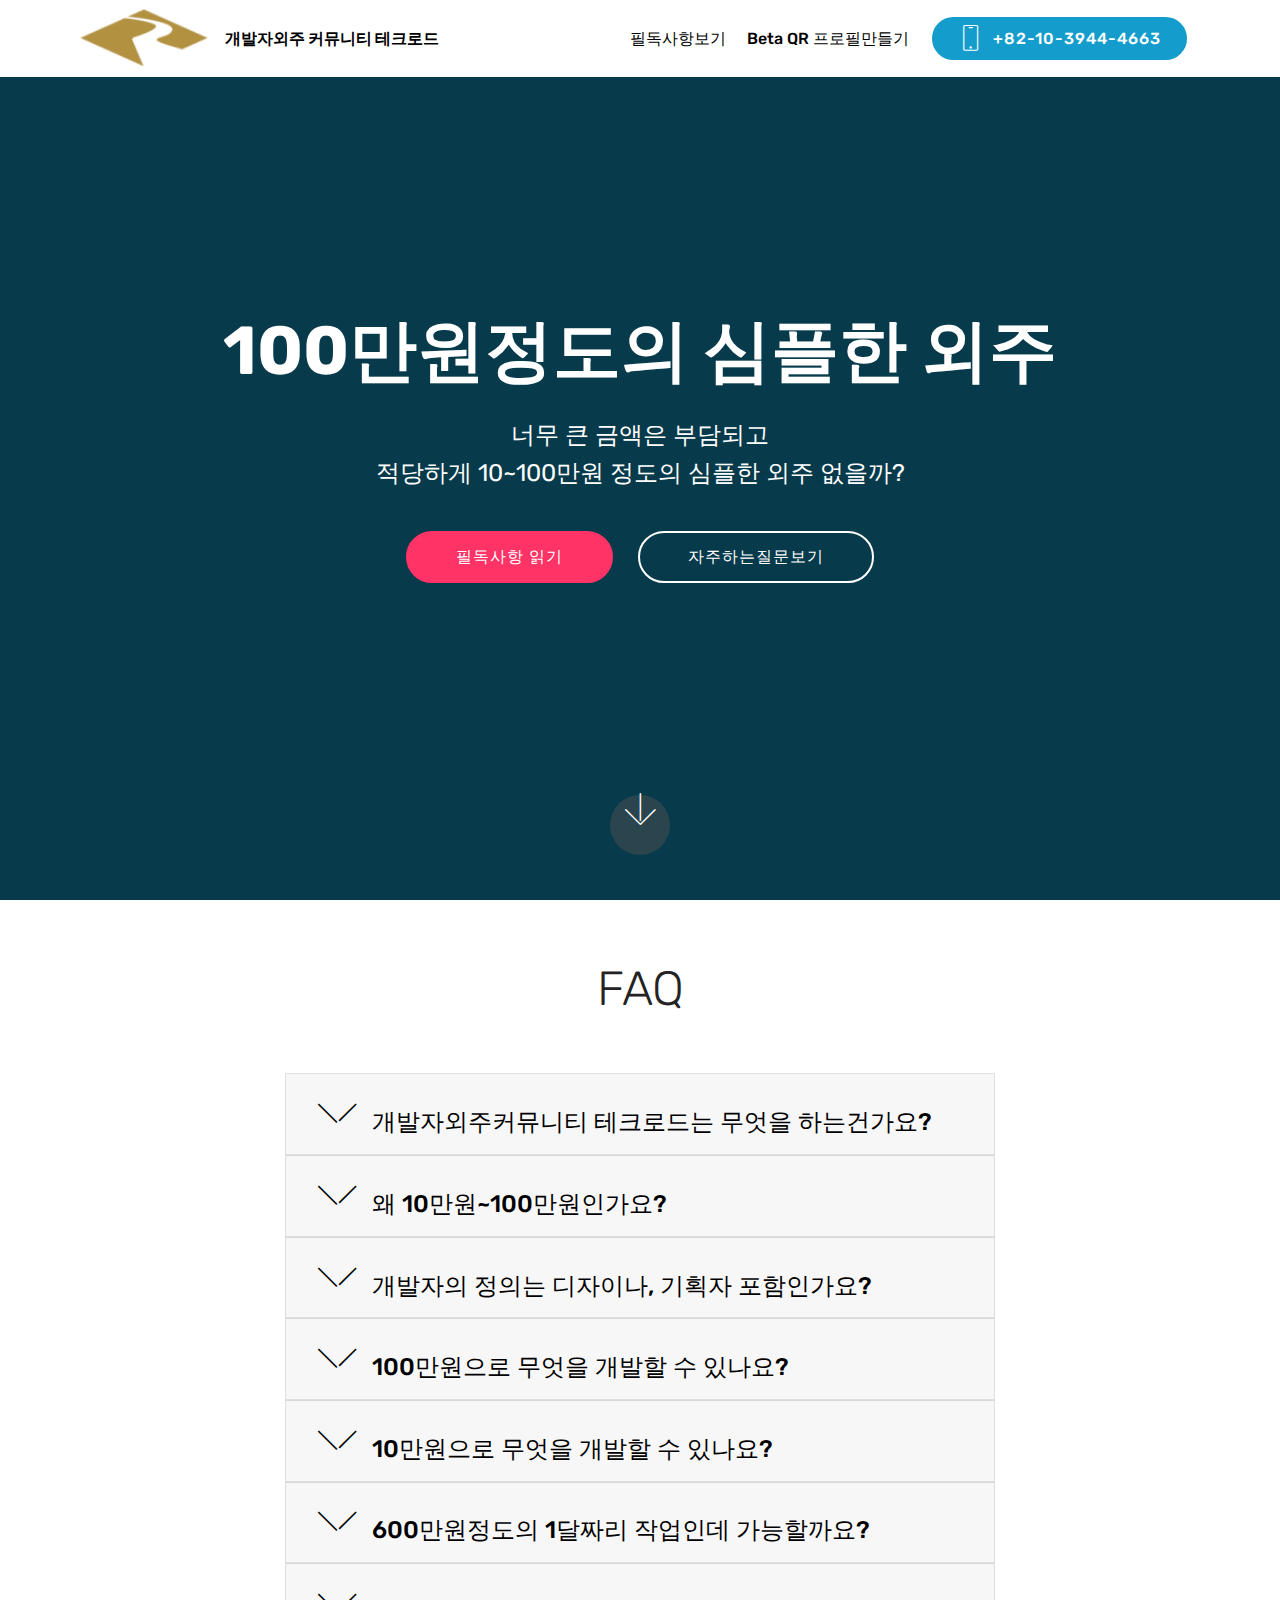
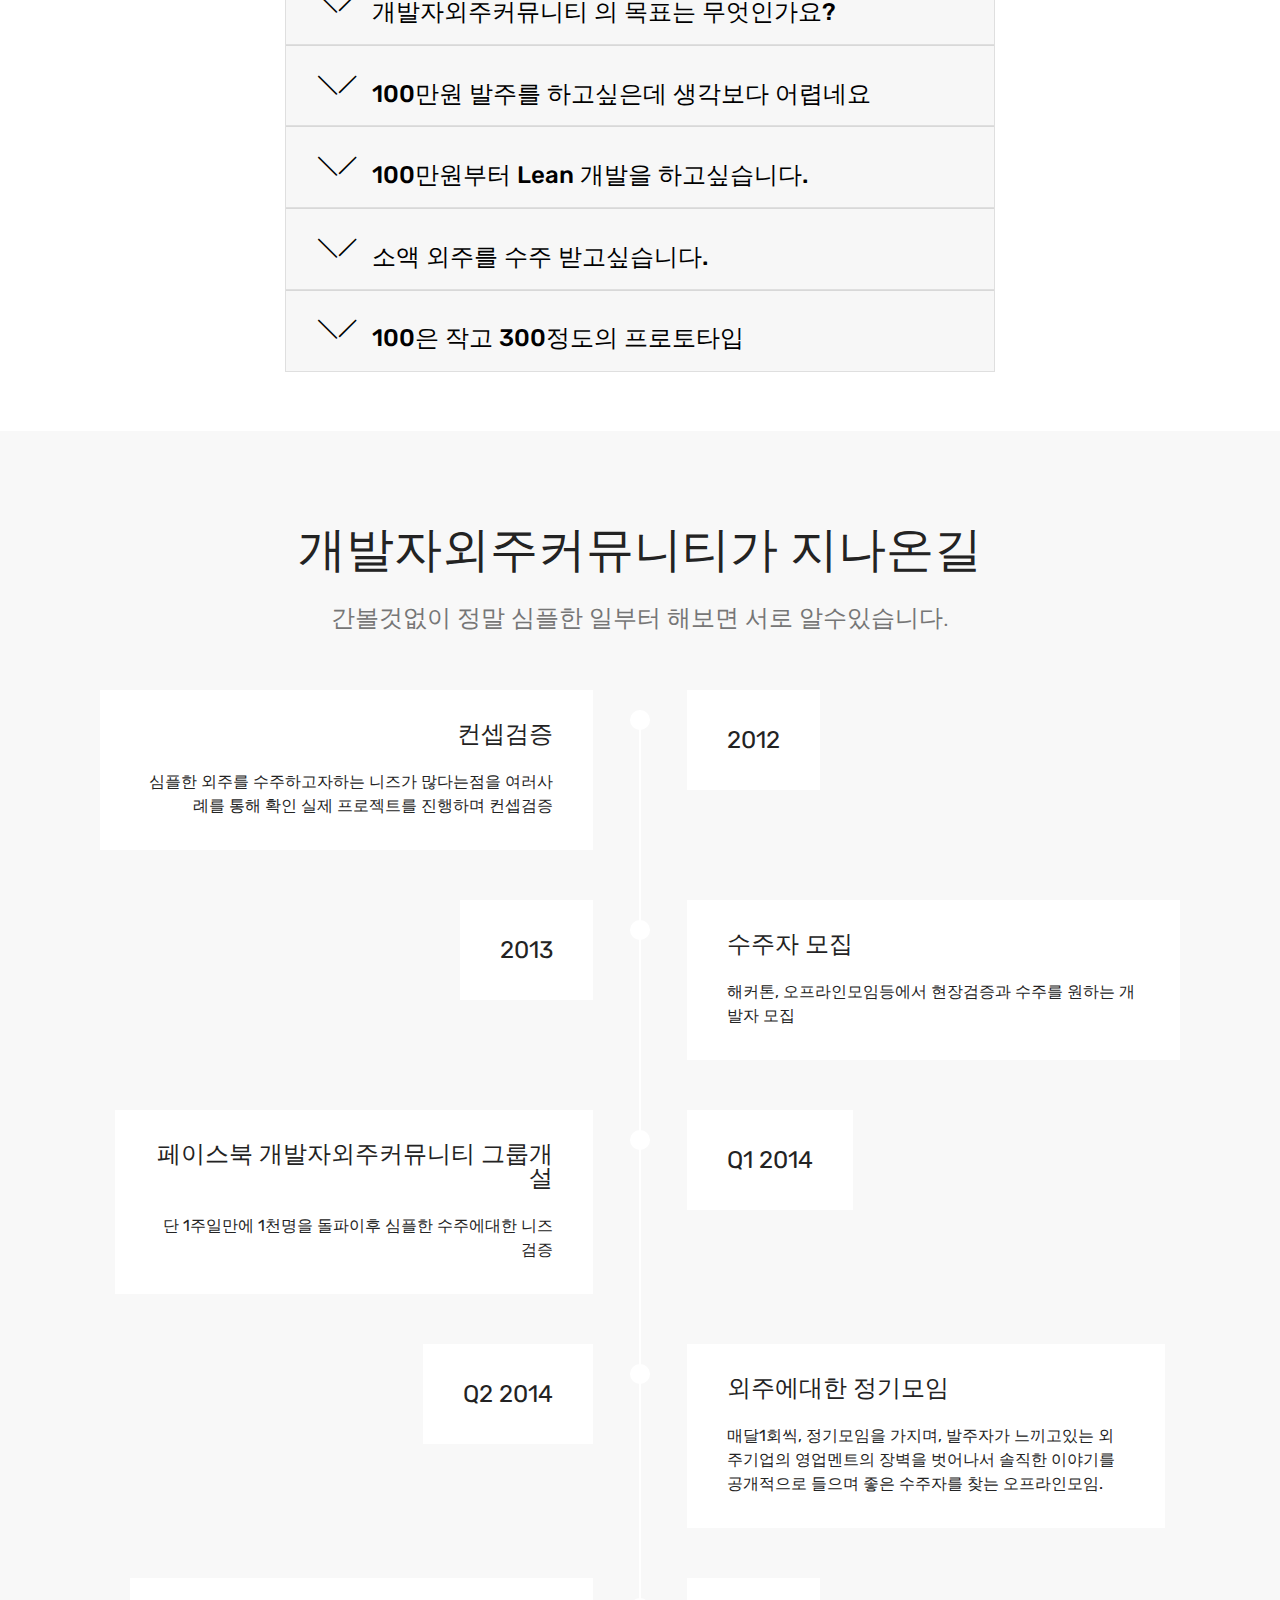
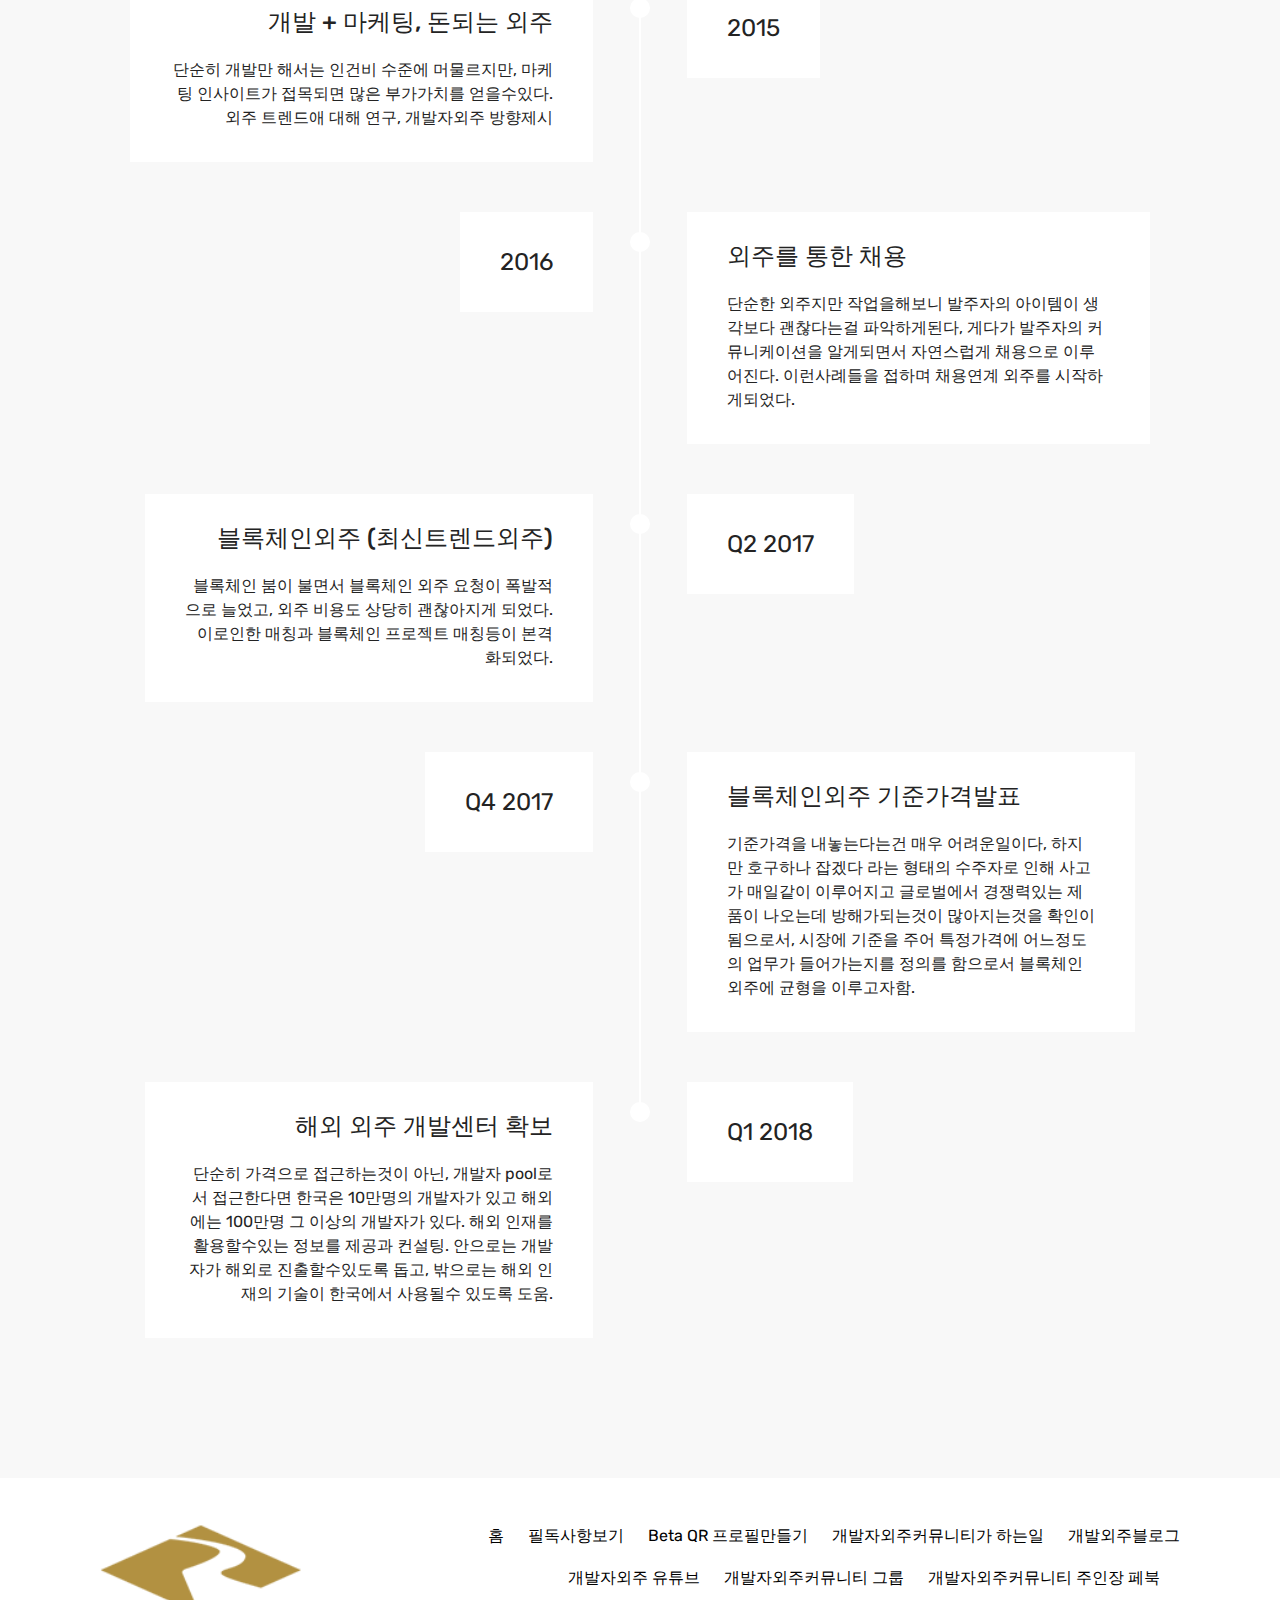
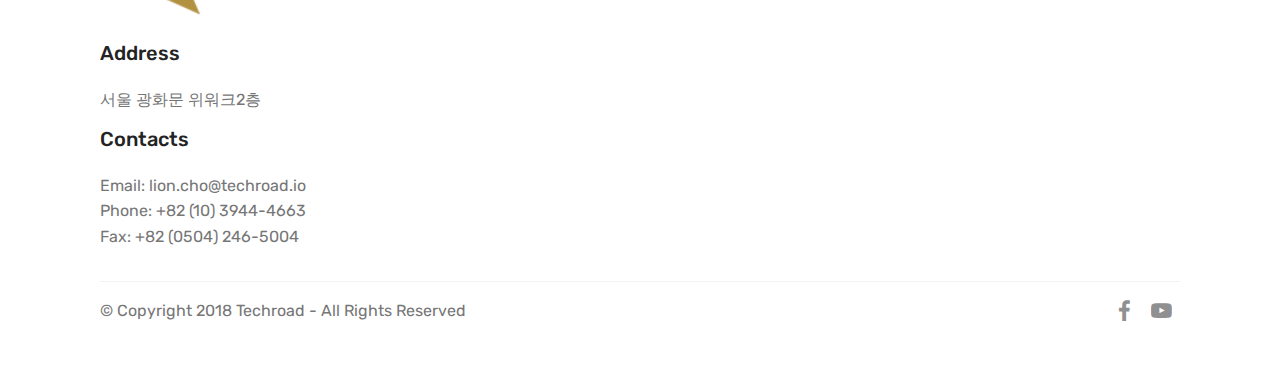
==== commit 177cfbad: "community" ====
--- a/community/index.html
+++ b/community/index.html
@@ -139,7 +139,7 @@
                             <div id="collapse2_9" class="panel-collapse noScroll collapse" role="tabpanel" aria-labelledby="headingTwo">
                                 <div class="panel-body p-4">
                                     <p class="mbr-fonts-style panel-text display-7">
-                                       큰 금액은 혼자서혹은 회사를 다니면서 하기에 어렵기 때문입니다.</p>
+                                       개발자는 개발전문가이지 세일즈를 잘하는 사람이 아닙니다. 반대로 발주자는 비지니스에 전문가이지 개발자 매니징을 한 경험이 없거나 전문가가 아니라면 점차 기술이 복잡해지는 상황속에서 명확한 지시를 하지못하고 결국 서로간의 커뮤니케이션 미스로인해 업무에 차질이 생깁니다. 큰 금액의 업무일 수록 이런 오차는 커지게되고 프로젝트가 실패하는데 무게가 실리게됩니다. 반면 작은 금액의 업무라면 이러한 리스크로부터 상대적으로 해소됩니다.</p>
                                 </div>
                             </div>
                         </div>
@@ -180,7 +180,7 @@
                             </div>
                             <div id="collapse4_9" class="panel-collapse noScroll collapse" role="tabpanel" aria-labelledby="headingThree">
                                 <div class="panel-body p-4">
-                                    <p class="mbr-fonts-style panel-text display-7">중급 개발자 기준으로 1일 8시간 20만원 부터 시작한다고 보면됩니다. (*사람마다 해결방법이 다르고 걸리는 시간이 달라지므로 최종적으로 비용도 달라진다.)</p>
+                                    <p class="mbr-fonts-style panel-text display-7">중급 개발자 기준으로 1일 8시간 25만원을 기준으로 업무를 서로 협의하면 됩니다.(*사람마다 해결방법이 다르고 걸리는 시간이 달라지므로 최종적으로 비용도 달라진다.)</p>
                                 </div>
                             </div>
                         </div>
@@ -193,7 +193,8 @@
                             </div>
                             <div id="collapse5_9" class="panel-collapse noScroll collapse" role="tabpanel" aria-labelledby="headingThree">
                                 <div class="panel-body p-4">
-                                    <p class="mbr-fonts-style panel-text display-7">단답하자면, 이를 수행 할수있는 사이트들이 많으니 다른 사이트를 이용해주세요, 금액이 커지면 업무량이 늘어나면서 발주자가 전문가가 아닐시 요구사항 전달 능력이 떨어져 (프로젝트매니징) 사고가 나거나 프로젝트가 실패할 가능성이 높아집니다.</p>
+                                    <p class="mbr-fonts-style panel-text display-7"><strong>다른좋은 사이트들이많습니다.</strong><br>
+                                    단답하자면, 이를 수행 할수있는 사이트들이 많으니 다른 사이트를 이용해주세요, 금액이 커지면 업무량이 늘어나면서 발주자가 전문가가 아닐시 요구사항 전달 능력이 떨어져 (프로젝트매니징) 사고가 나거나 프로젝트가 실패할 가능성이 높아집니다.</p>
                                 </div>
                             </div>
                         </div>
@@ -201,16 +202,83 @@
                             <div class="card-header" role="tab" id="headingThree">
                                 <a role="button" class="collapsed panel-title text-black" data-toggle="collapse" data-parent="#accordion" data-core="" href="#collapse6_9" aria-expanded="false" aria-controls="collapse3">
                                     <h4 class="mbr-fonts-style display-5">
-                                        <span class="sign mbr-iconfont mbri-arrow-down inactive"></span>개발자외주커뮤니티 의 목표는 무엇인가요</h4>
+                                        <span class="sign mbr-iconfont mbri-arrow-down inactive"></span>개발자외주커뮤니티 의 목표는 무엇인가요?</h4>
                                 </a>
                             </div>
                             <div id="collapse6_9" class="panel-collapse noScroll collapse" role="tabpanel" aria-labelledby="headingThree">
                                 <div class="panel-body p-4">
-                                    <p class="mbr-fonts-style panel-text display-7">심플한 외주를 통해 기술의 유통을 돕고자합니다. 새로운 기술을 배우고 배우자마자 금전적 보상까지 기간이 빨라진다면 더 개발자는 더욱 기술 습득을 할 동기가 생깁니다. 커피샵에서 주말에 지식 습득을 하더라도 돈이 듭니다. 깊은 단계의 기술을 적용하기위해선 그만큼 시간이 필요합니다. 10만원~100만원 심플한 외주가 선순환이 된다면 기술의 많이 사용되고 그만큼 경쟁력있는 제품이 나올 가능성이 높아집니다. 왜 우리는 사람을 찾고 검증하는데 발주자 수주자 모두 불필요한 시간을 쓰고 있습니까. 서로 간 볼시간에 간단한 외주를통해 서로를 파악하세요. 그리고 제품을 더 멋지게 만드세요 테크로드가 추구하는 방향은 이런 생태계를 만드는 것 입니다.</p>
-                                </div>
-                            </div>
-                        </div>
-                        
+                                    <p class="mbr-fonts-style panel-text display-7"><strong>심플한 외주를 통해 기술의 유통을 돕고자합니다.</strong><br> 새로운 기술을 배우고 배우자마자 금전적 보상까지 기간이 빨라진다면 더 개발자는 더욱 기술 습득을 할 동기가 생깁니다. 커피샵에서 주말에 지식 습득을 하더라도 돈이 듭니다. 깊은 단계의 기술을 적용하기위해선 그만큼 시간이 필요합니다. 10만원~100만원 심플한 외주가 선순환이 된다면 기술의 많이 사용되고 그만큼 경쟁력있는 제품이 나올 가능성이 높아집니다. 왜 우리는 사람을 찾고 검증하는데 발주자 수주자 모두 불필요한 시간을 쓰고 있습니까. 서로 간 볼시간에 간단한 외주를통해 서로를 파악하세요. 그리고 제품을 더 멋지게 만드세요 테크로드가 추구하는 방향은 이런 생태계를 만드는 것 입니다.</p>
+                                </div>
+                            </div>
+                        </div>
+                        <div class="card">
+                            <div class="card-header" role="tab" id="headingThree">
+                                <a role="button" class="collapsed panel-title text-black" data-toggle="collapse" data-parent="#accordion" data-core="" href="#collapse7_9" aria-expanded="false" aria-controls="collapse3">
+                                    <h4 class="mbr-fonts-style display-5">
+                                        <span class="sign mbr-iconfont mbri-arrow-down inactive"></span>100만원 발주를 하고싶은데 생각보다 어렵네요</h4>
+                                </a>
+                            </div>
+                            <div id="collapse7_9" class="panel-collapse noScroll collapse" role="tabpanel" aria-labelledby="headingThree">
+                                <div class="panel-body p-4">
+                                    <p class="mbr-fonts-style panel-text display-7">
+                                        <strong>100만원 발주는 전문가 영역입니다.</strong><br>
+                                            크몽처럼(재능기부) 특정업무를 금액에 정의해두고 업무를 하는 형태가아니라면, 요구사항을 정의하는데 여기서부터 전문가 영역으로 들어가게됩니다.
+                                            IT관련해서 개발자와 업무를 해본경험이 없거나 적다면 발주하는 것은 경험해보기전에는 어려운지를 잘 모릅니다. 주로 많이 일어나는 문제점은 러프한 생각을 가지고 POC (컨셉검증)으로 요청을 많이하는데 요구사항이 명확하지 않다보니 서로 미스커뮤니케이션이 자주 발생하게되고 서로 손해를 보게되는 사항을 접하게됩니다.
+                                    </p>
+                                </div>
+                            </div>
+                        </div>
+                        <div class="card">
+                            <div class="card-header" role="tab" id="headingThree">
+                                <a role="button" class="collapsed panel-title text-black" data-toggle="collapse" data-parent="#accordion" data-core="" href="#collapse8_9" aria-expanded="false" aria-controls="collapse3">
+                                    <h4 class="mbr-fonts-style display-5">
+                                        <span class="sign mbr-iconfont mbri-arrow-down inactive"></span>100만원부터 Lean 개발을 하고싶습니다.</h4>
+                                </a>
+                            </div>
+                            <div id="collapse8_9" class="panel-collapse noScroll collapse" role="tabpanel" aria-labelledby="headingThree">
+                                <div class="panel-body p-4">
+                                    <p class="mbr-fonts-style panel-text display-7">
+                                        <strong>전문 프로젝트 매니저와 함께 기획을 철저히한후에 집행을 시작하세요</strong><br>
+                                        개발하는 방법으로 잘 알려진 방법으로 Lean개발을 요청이 많이 들어옵니다. 하지만 개발자조차도 Lean개발이 경험이 많지 않고, 아는것과 잘하는건 매우 다릅니다. Lean한 개발을 성공적으로 하는것은 상당히 고난이도입니다. 예를 들어 개발자를 채용 했는데 Lean한 개발한다고 이랬다 저랬다한다면 금세 개발자가 이탈하고 비지니스에 집중은 못하고 개발자 채용에 1년내내 고생하는 모습을 보게 될것입니다. 
+                                    </p>
+                                </div>
+                            </div>
+                        </div>
+                        <div class="card">
+                            <div class="card-header" role="tab" id="headingThree">
+                                <a role="button" class="collapsed panel-title text-black" data-toggle="collapse" data-parent="#accordion" data-core="" href="#collapse9_9" aria-expanded="false" aria-controls="collapse3">
+                                    <h4 class="mbr-fonts-style display-5">
+                                        <span class="sign mbr-iconfont mbri-arrow-down inactive"></span>소액 외주를 수주 받고싶습니다.</h4>
+                                </a>
+                            </div>
+                            <div id="collapse9_9" class="panel-collapse noScroll collapse" role="tabpanel" aria-labelledby="headingThree">
+                                <div class="panel-body p-4">
+                                    <p class="mbr-fonts-style panel-text display-7"><strong>수주전문가와 같이하세요</strong><br>
+                                        100만원 정도의 소액 외주의 자율적인 매칭은 발주자수주자 모두 개발분야의 전문가일 경우에 수월하게 됩니다.
+                                    게다가 개발자수주자가 업무조절하는데 전문가가 아니라면 이 또한 문제입니다. 100만원에 소액 외주를 시작했는데 3개월 내내 작업을 하는 경험 꽤나 많을 겁니다. 특히나 지인에게 받은 외주라면 인건비는 고사하고 원가(밥값,커피값)도 못건는 경험 한번쯤은 하셨을겁니다.(두번은 경험하고싶어하지 않으니 아예안하게되죠).  
+                                    </p>
+                                </div>
+                            </div>
+                        </div>
+                       <div class="card">
+                            <div class="card-header" role="tab" id="headingThree">
+                                <a role="button" class="collapsed panel-title text-black" data-toggle="collapse" data-parent="#accordion" data-core="" href="#collapse10_10" aria-expanded="false" aria-controls="collapse3">
+                                    <h4 class="mbr-fonts-style display-5">
+                                        <span class="sign mbr-iconfont mbri-arrow-down inactive"></span>100은 작고 300정도의 프로토타입</h4>
+                                </a>
+                            </div>
+                            <div id="collapse10_10" class="panel-collapse noScroll collapse" role="tabpanel" aria-labelledby="headingThree">
+                                <div class="panel-body p-4">
+                                    <p class="mbr-fonts-style panel-text display-7"><strong>100만원을 3번 돌리세요</strong><br>
+                                        프로토타입을 개발하는데 있어서, 100만원은 확실이 매우 적은 금액입니다. 특히나 지금같이 유저들의 눈이 높아진 상황속에서 100만원으로 
+                                        뭔가를 하기에는 상당히 어렵습니다. 단답하자면 스프린트를 3번한다는 형태로 작업을 하는것이 좋습니다. 
+                                        기획을 100만원에 끊는것도 쉽지않은일 일 겁니다. Lean 개발에대한 실전 내용이라고 볼수있고, Lean개발의 함정에 
+                                        빠질수도있는 부분입니다. 이부분은 경험을 통해서 혹은 Lean에대한 연구과 경험에 의한 글들이 시중에 많이 풀려있으니 필요에따라 체득 하길바랍니다.
+                                    </p>
+                                </div>
+                            </div>
+                        </div>
+
                     </div>
                 </div>
             </div>
@@ -281,7 +349,7 @@
             <div class="col-xs-12 col-md-6 align-right">
                 <div class="timeline-text-content">
                     <h4 class="mbr-timeline-title pb-3 mbr-fonts-style display-5">페이스북 개발자외주커뮤니티 그룹개설</h4>
-                    <p class="mbr-timeline-text mbr-fonts-style display-7">단 1주일만데 1천명을 돌파이후 심플한 수주에대한 니즈 검증<br></p>
+                    <p class="mbr-timeline-text mbr-fonts-style display-7">단 1주일만에 1천명을 돌파이후 심플한 수주에대한 니즈 검증<br></p>
                  </div>
             </div>
             </div>
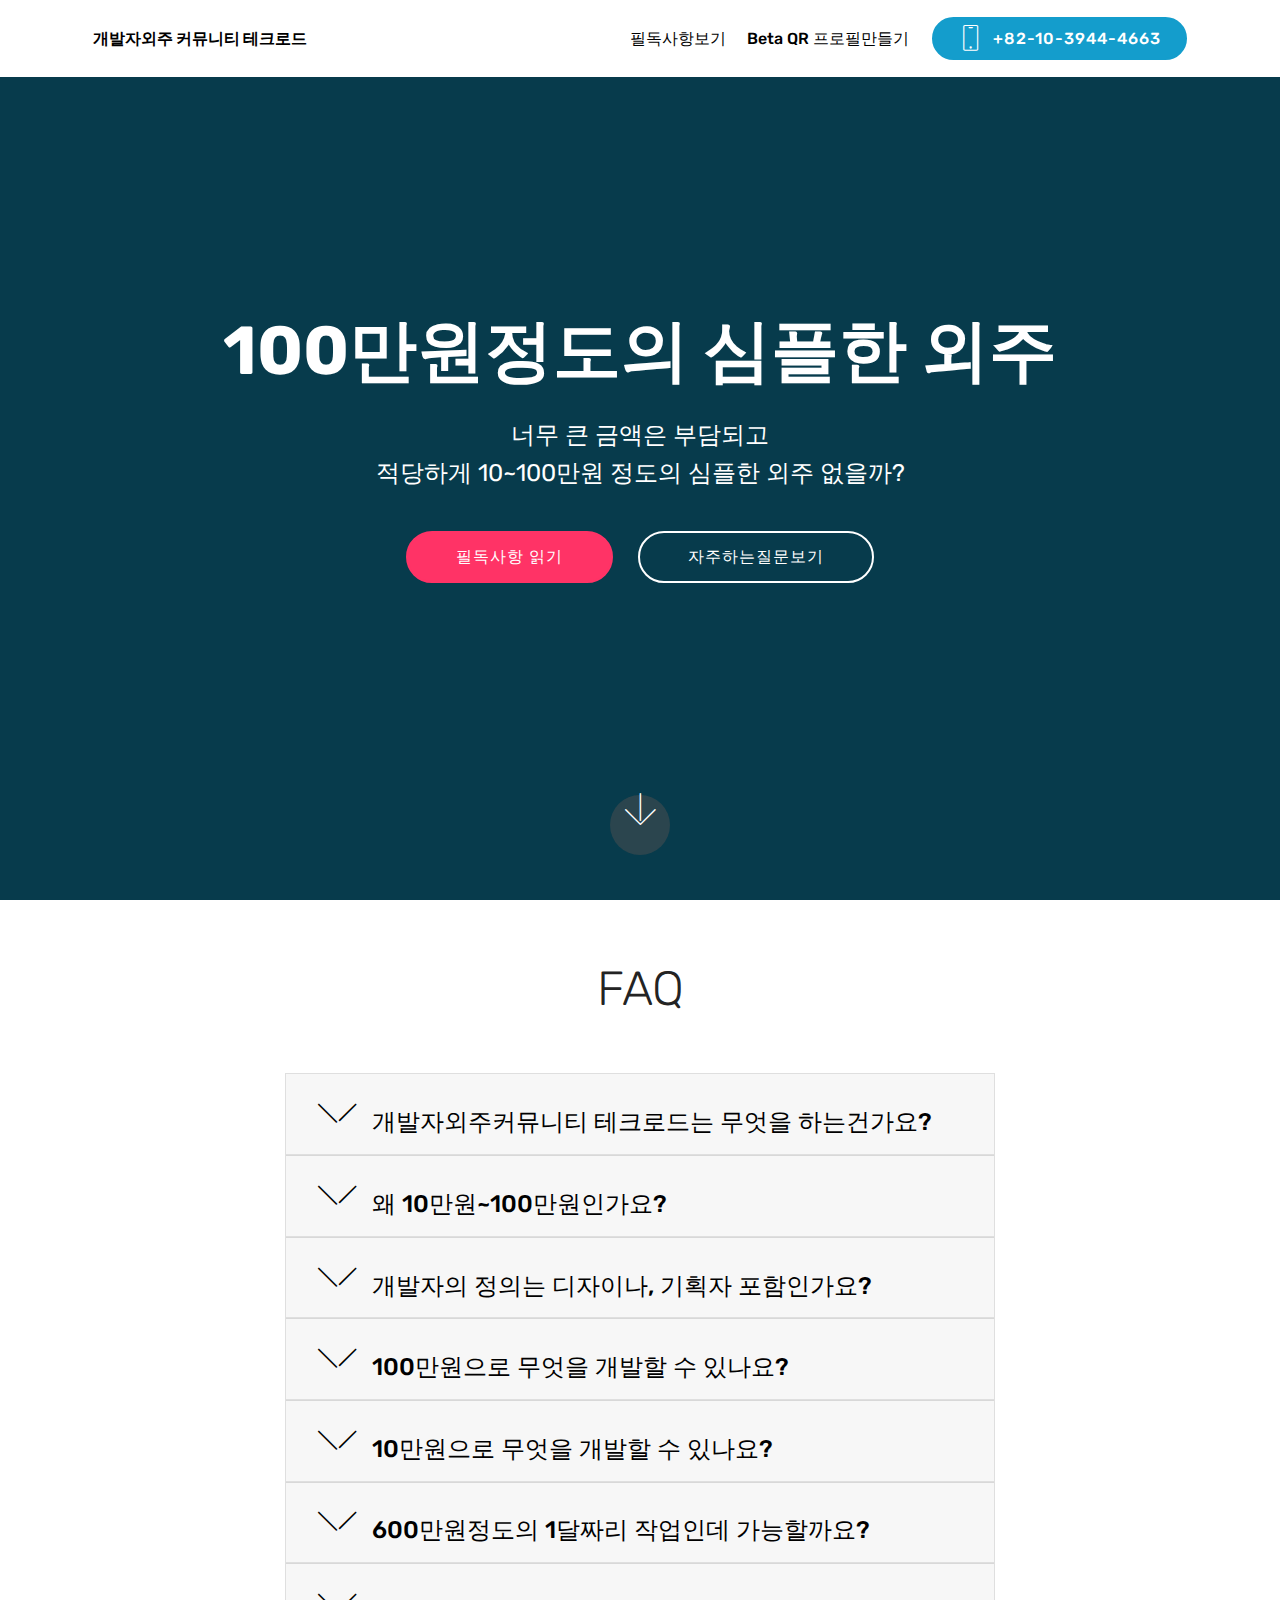
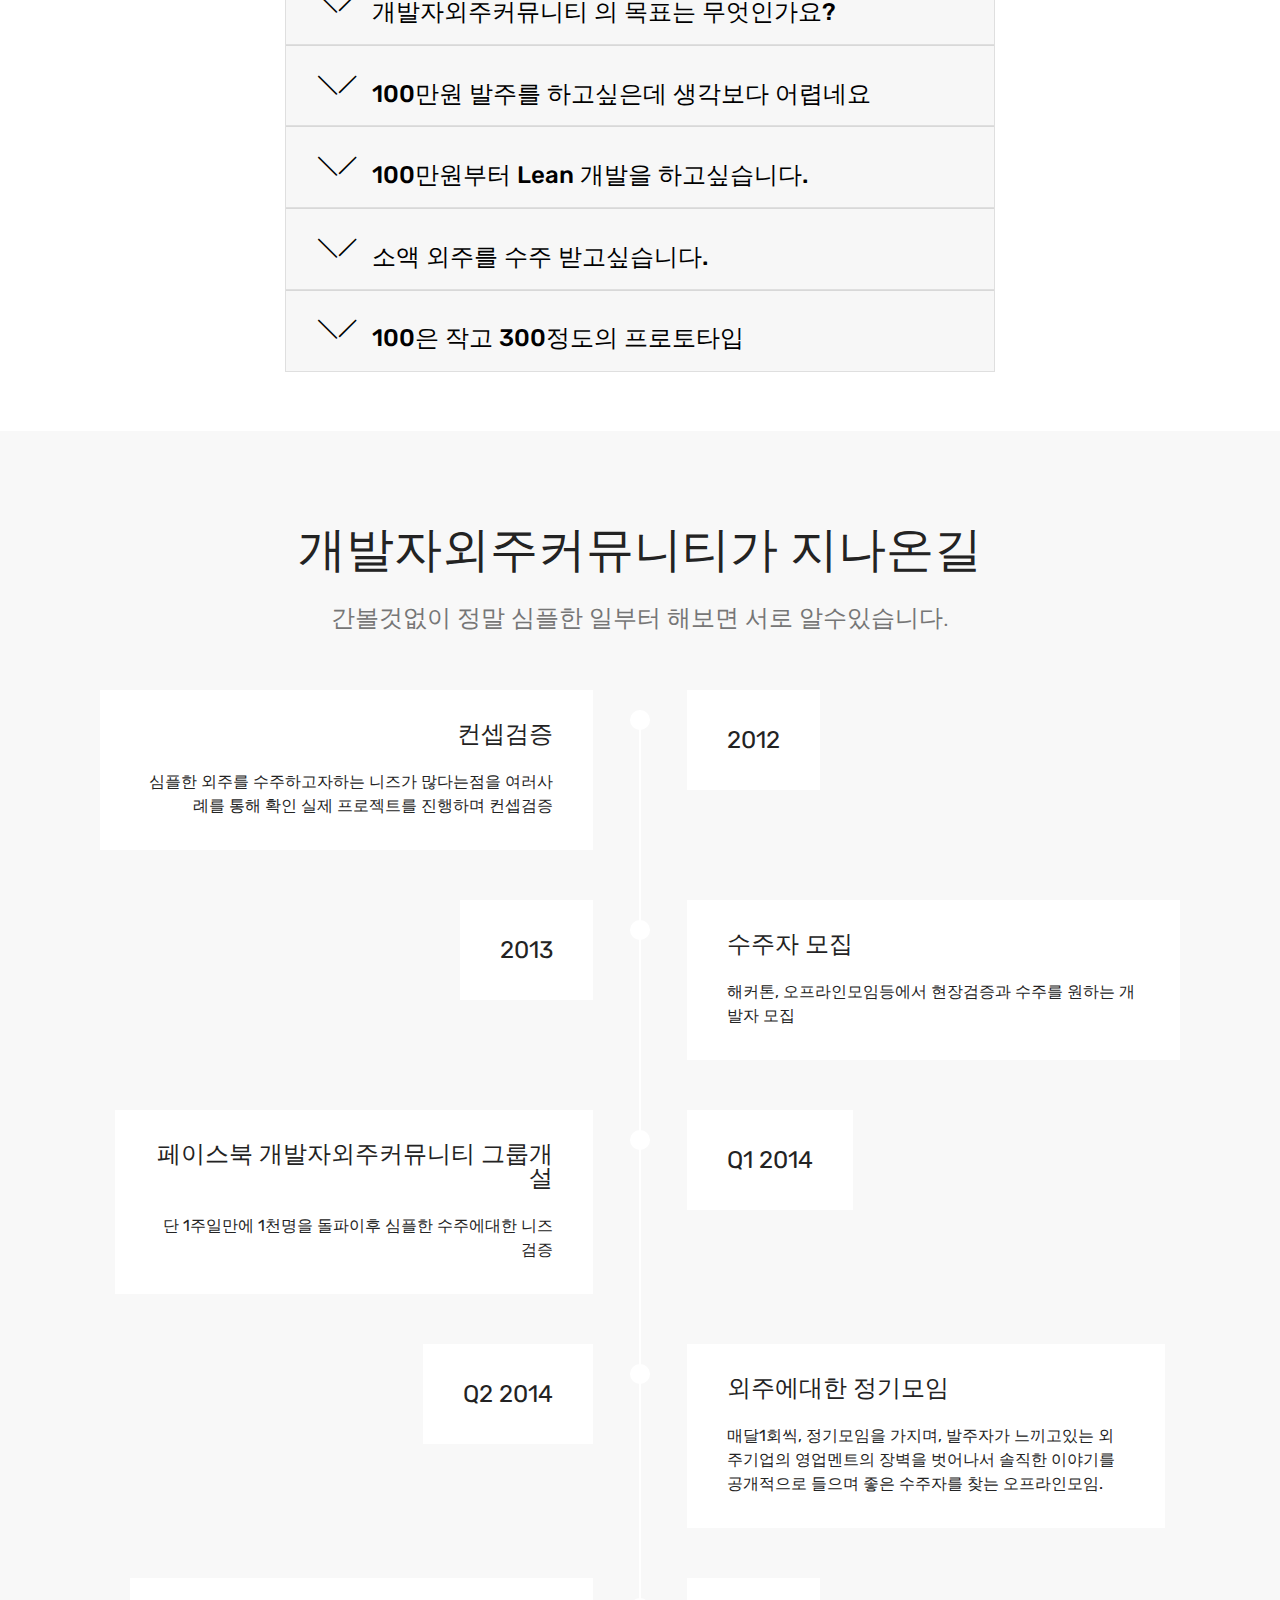
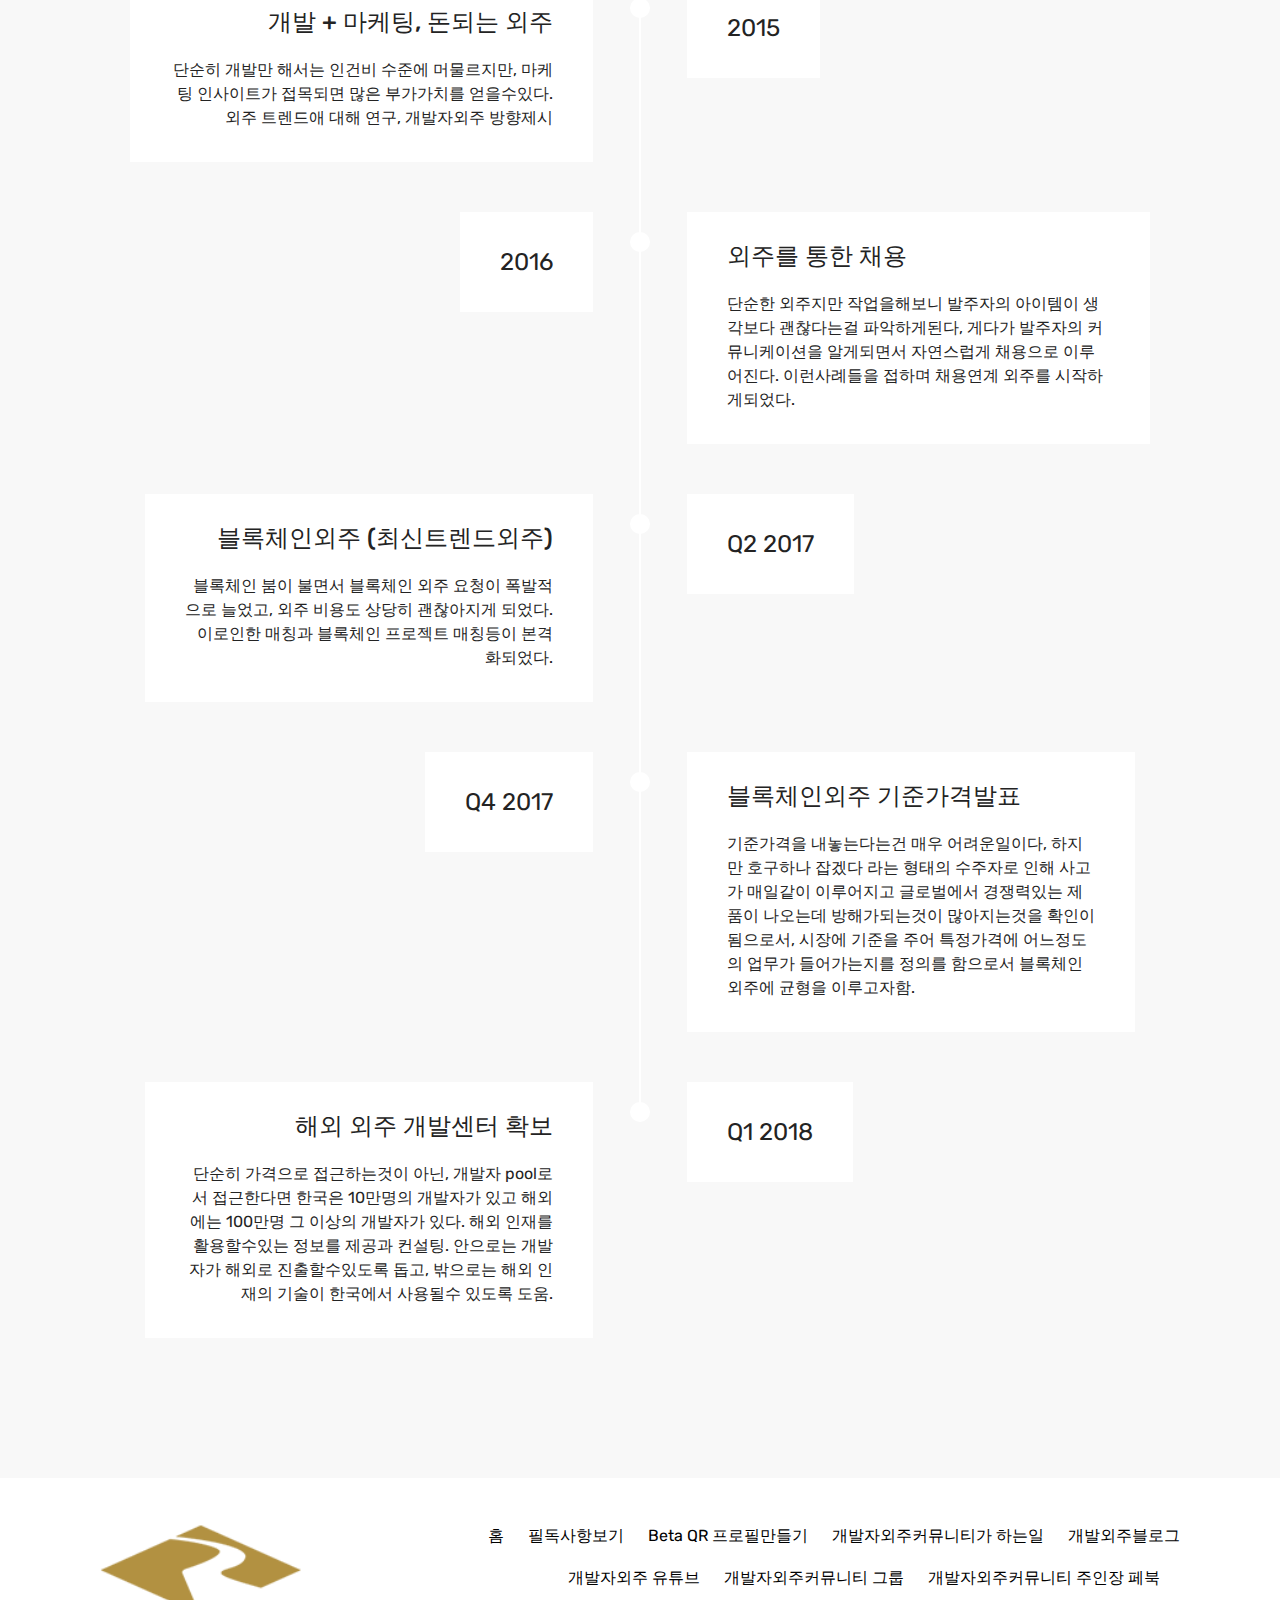
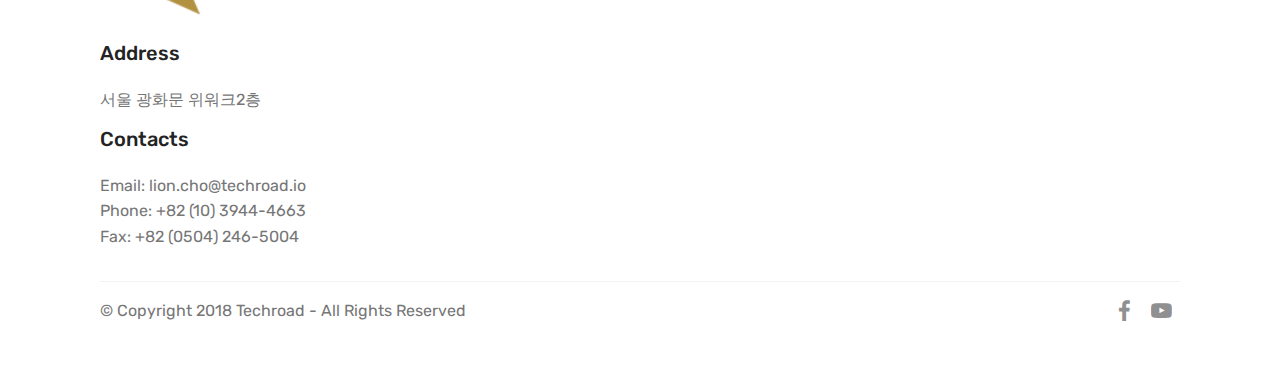
==== commit 40c92985: "link" ====
--- a/community/index.html
+++ b/community/index.html
@@ -1,7 +1,7 @@
 <!DOCTYPE html>
 <html >
 <head>
-  <!-- Site made with Mobirise Website Builder v4.8.1, https://mobirise.com -->
+  <!-- Site made with Mobirise Website Builder v4.8.1, / -->
   <meta charset="UTF-8">
   <meta http-equiv="X-UA-Compatible" content="IE=edge">
   <meta name="generator" content="Mobirise v4.8.1, mobirise.com">
@@ -19,8 +19,15 @@
   <link rel="stylesheet" href="assets/theme/css/style.css">
   <link rel="stylesheet" href="assets/mobirise/css/mbr-additional.css" type="text/css">
   
-  
-  
+  <!-- kakao thumbnail -->
+  <meta property="og:type" content="website">
+  <meta property="og:title" content="Techroad">
+  <meta property="og:url" content="techroad.io">
+  <meta property="og:description" content="HR innovation">
+  <meta property="og:image" content="./assets/images/screen-shot-2018-09-19-at-8.35.25-pm-2000x1496.png">
+<!-- kakao thumbnail -->
+
+
 </head>
 <body>
   <section class="menu cid-r466ew5FFS" once="menu" id="menu2-h">
@@ -39,11 +46,11 @@
         <div class="menu-logo">
             <div class="navbar-brand">
                 <span class="navbar-logo">
-                    <a href="https://mobirise.com">
-                        <img src="assets/images/logo-techroad-122x56.png" alt="Mobirise" title="" style="height: 3.8rem;">
+                    <a href="/">
+                        <!-- <img src="assets/images/logo-techroad-122x56.png" alt="Mobirise" title="" style="height: 3.8rem;"> -->
                     </a>
                 </span>
-                <span class="navbar-caption-wrap"><a class="navbar-caption text-black display-4" href="https://mobirise.com">개발자외주 커뮤니티 테크로드</a></span>
+                <span class="navbar-caption-wrap"><a class="navbar-caption text-black display-4" href="/">개발자외주 커뮤니티 테크로드</a></span>
             </div>
         </div>
         <div class="collapse navbar-collapse" id="navbarSupportedContent">
@@ -486,7 +493,7 @@
         <div class="media-container-row">
             <div class="col-md-3">
                 <div class="media-wrap">
-                    <a href="https://mobirise.com/">
+                    <a href="//">
                        <img src="assets/images/logo-techroad-169x78.png" alt="Mobirise"> 
                     </a>
                 </div>
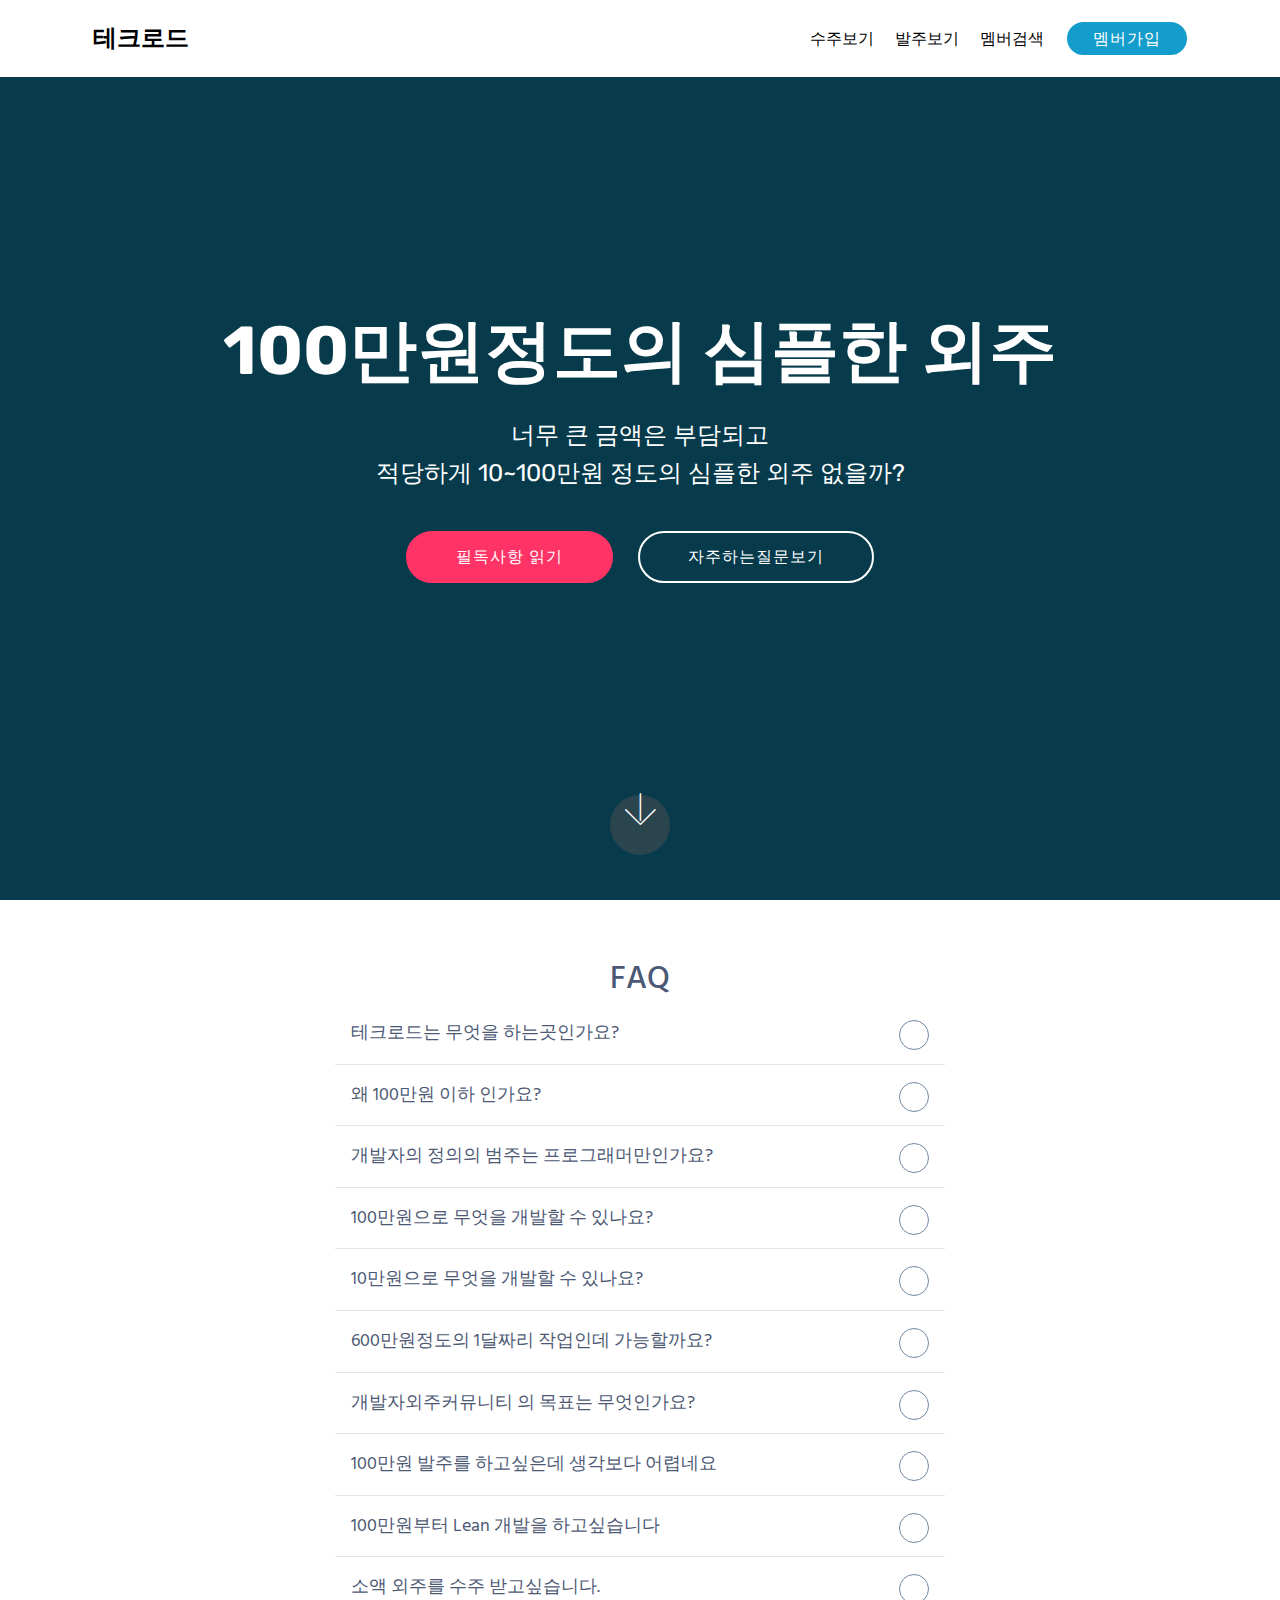
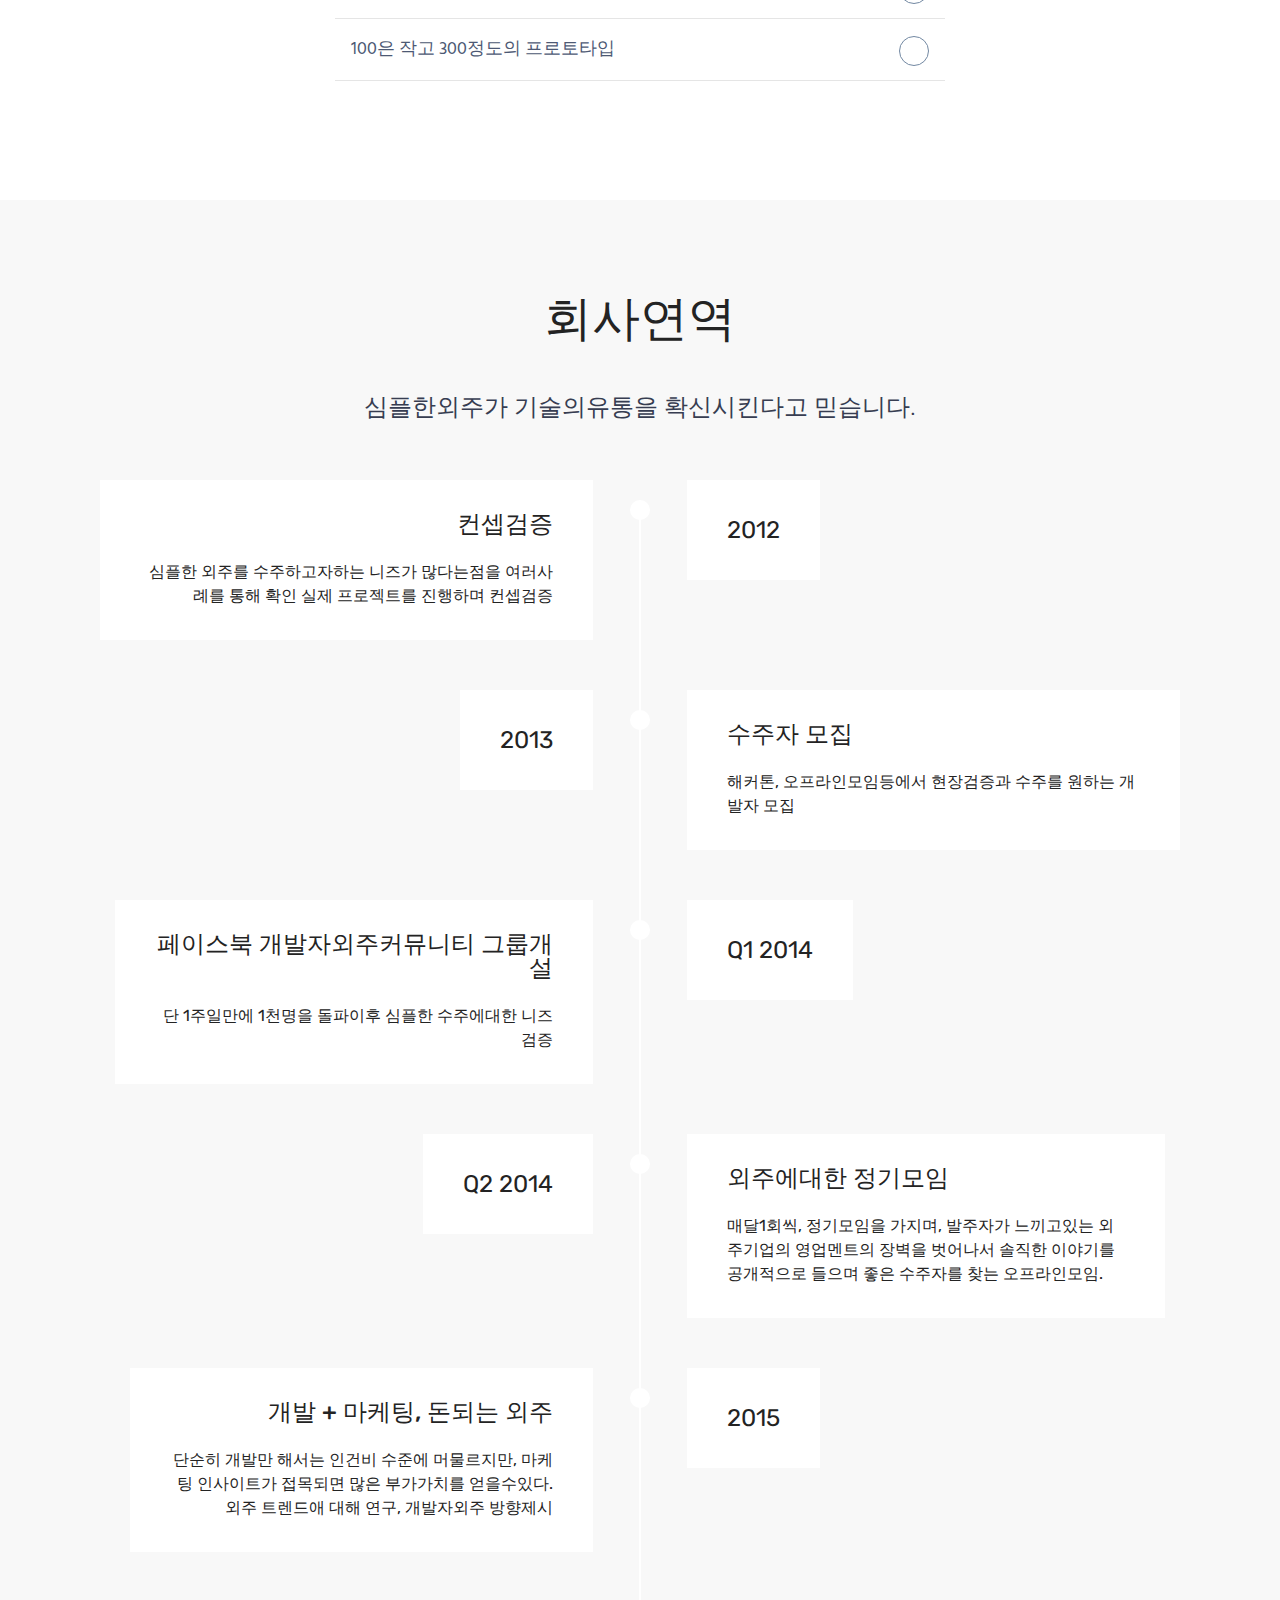
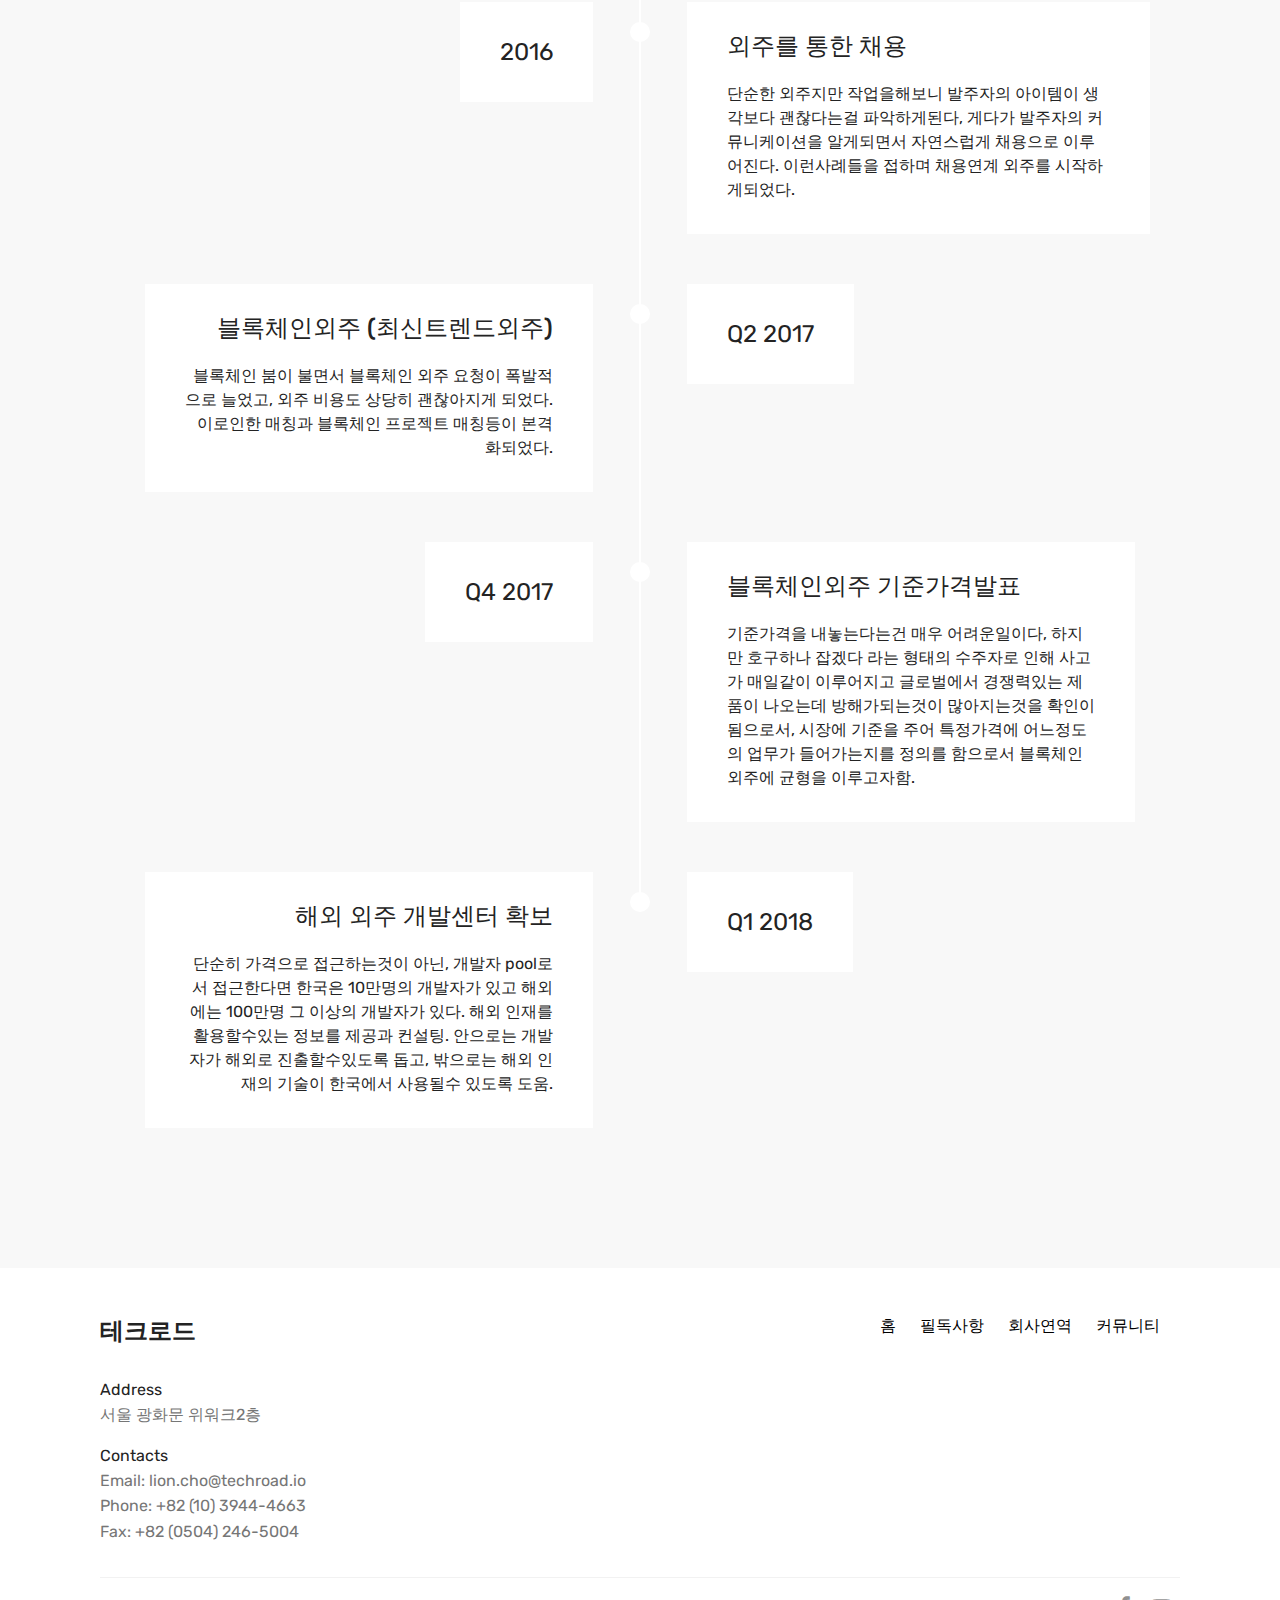
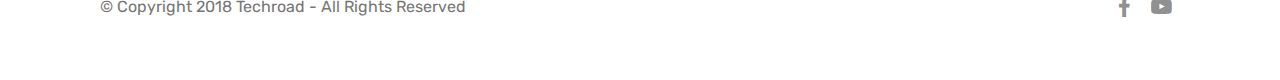
==== commit ea72b233: "community" ====
--- a/community/index.html
+++ b/community/index.html
@@ -8,7 +8,12 @@
   <meta name="viewport" content="width=device-width, initial-scale=1, minimum-scale=1">
   <link rel="shortcut icon" href="assets/images/logo-techroad-169x78.png" type="image/x-icon">
   <meta name="description" content="">
-  <title>개발자외주 커뮤니티 테크로드</title>
+  <title>테크로드-100만원이하 외주</title>
+
+
+<link rel='stylesheet' href='https://code.ionicframework.com/ionicons/2.0.1/css/ionicons.min.css'>
+<link rel='stylesheet' href='assets/20190226/css.css'>
+
   <link rel="stylesheet" href="assets/web/assets/mobirise-icons/mobirise-icons.css">
   <link rel="stylesheet" href="assets/tether/tether.min.css">
   <link rel="stylesheet" href="assets/bootstrap/css/bootstrap.min.css">
@@ -50,32 +55,48 @@
                         <!-- <img src="assets/images/logo-techroad-122x56.png" alt="Mobirise" title="" style="height: 3.8rem;"> -->
                     </a>
                 </span>
-                <span class="navbar-caption-wrap"><a class="navbar-caption text-black display-4" href="/">개발자외주 커뮤니티 테크로드</a></span>
+                <span class="navbar-caption-wrap"><a class="navbar-caption text-black display-5" href="/">테크로드</a></span>
             </div>
         </div>
         <div class="collapse navbar-collapse" id="navbarSupportedContent">
             <ul class="navbar-nav nav-dropdown" data-app-modern-menu="true">
+
                 <li class="nav-item">
-                    <a class="nav-link link text-black display-4" href="./rules.html">
-                        필독사항보기
+                    <a class="nav-link link text-black display-4" href="https://community.techroad.io/question-category/findjob/">
+                        수주보기
                     </a>
                 </li>
+                <li class="nav-item">
+                    <a class="nav-link link text-black display-4" href="https://community.techroad.io/question-category/findman/">
+                        발주보기
+                    </a>
+                </li>
+                <li class="nav-item">
+                    <a class="nav-link link text-black display-4" href="https://community.techroad.io/users/">
+                        멤버검색
+                    </a>
+                </li>
+                
+                <!-- <li class="nav-item">
+                    <a class="nav-link link text-black display-4" href="./rules.html">
+                        수주글보기
+                    </a>
+                </li> -->
                 <!-- <li class="nav-item">
                     <a class="nav-link link text-black display-4" href="./blacklist.html">
                         블랙리스트보기
                     </a>
                 </li> -->
-                <li class="nav-item">
+                <!-- <li class="nav-item">
                     <a class="nav-link link text-black display-4" href="https://qcontact.org/qc/lion_cho.html?pass=pass1">
                         Beta QR 프로필만들기
                     </a>
-                </li>
+                </li> -->
             </ul>
             <div class="navbar-buttons mbr-section-btn">
-                <a class="btn btn-sm btn-primary display-4" href="tel:+1-234-567-8901">
-                    <span class="btn-icon mbri-mobile mbr-iconfont mbr-iconfont-btn">
-                    </span>
-                    +82-10-3944-4663
+                <a class="btn btn-sm btn-primary display-4" href="https://community.techroad.io/">
+                    <span class="btn-icon ">
+                    </span>멤버가입
                 </a>
             </div>
         </div>
@@ -108,7 +129,106 @@
     </div>
 </section>
 
-<section class="toggle1 cid-r463WWY1p1" id="toggle1-d">
+
+
+<section class="section_20190226">
+    <div class="container_20190226 col-12 col-md-6">
+    <div class="text-center"><h2>FAQ</h2></div>
+
+  <div class="accordion">
+    <div class="accordion-item"><a>테크로드는 무엇을 하는곳인가요?</a>
+      <div class="content">
+        <p>100만원 정도의 외주를 수주 발주 하도록 돕는역할을 합니다.</p>
+      </div></div>
+    <div class="accordion-item"><a>왜 100만원 이하 인가요?</a>
+      <div class="content">
+        개발자는 개발전문가이지 세일즈를 잘하는 사람이 아닙니다. 반대로 발주자는 비지니스에 전문가이지 개발자 전문가가 아닙니다. <br><br>
+        점차 기술이 복잡해지는 상황속에서 명확한 지시를 하지못하고 결국 서로간의 커뮤니케이션 미스로인해 업무에 차질이 생기게 됩니다. 큰 금액의 업무일 수록 이런 오차는 커지게되고 프로젝트가 실패하는데 무게가 실리게됩니다. 
+                                       <br><br><p> 반면 작은 금액의 업무라면 이러한 리스크로부터 상대적으로 해소됩니다. 이러한 이유로 소액 외주에 집중하게 되었습니다.</p>
+
+      </div></div>
+    <div class="accordion-item"><a>개발자의 정의의 범주는 프로그래머만인가요? </a>
+      <div class="content">
+        융합 시대에 맞춰서 ICT 종사자 모두를 말합니다. 디자이너, 기획자 모두가 있기에 하나의 제품이 나옵니다. 단순히 프로그래머를 지칭하지 않습니다.<br><br>
+      </div></div>
+    <div class="accordion-item"> <a>100만원으로 무엇을 개발할 수 있나요?</a>
+      <div class="content">
+        <p>컨셉검증, 랜딩페이지, 유지보수등이 가능하며, 소액외주를 통해 파트너쉽을 찾거나, 구인구직으로도 이어지게 됩니다. 일을 한번 해보면 상대방의 업무스타일이 나와 맞는지 성과는 어떤지 등을 파악할 수 있습니다. 
+        이런 정보는 단순히 면접을 통해 서로를 알아가는 것보다 매우 효율적입니다. 면접 비용을 받는건 일반적이지 않지만, 심플한 외주 10만원 ~ 100만원의 면접 비용이라고 생각한다면 매력적이지 않나요? 구인자 입장에서도 
+    숫하게 무의미한 면접을 보는것보다 매력적일것입니다. 광고비용을 같이하게될 사람에게 주고 더불어 업무에대한 결과물을 얻음으로서 비지니스 진행에도 수월 할것이고요.</p>
+      </div></div>
+    <div class="accordion-item">
+      <a>10만원으로 무엇을 개발할 수 있나요?</a>
+      <div class="content">
+        <p>중급 개발자 기준으로 1일 8시간 25만원을 기준으로 업무를 서로 협의하면 됩니다.(*사람마다 해결방법이 다르고 걸리는 시간이 달라지므로 최종적으로 비용도 달라진다.)</p>
+      </div>
+    </div>
+
+    <div class="accordion-item">
+      <a>600만원정도의 1달짜리 작업인데 가능할까요?</a>
+      <div class="content">
+        <p>다른좋은 사이트들이많습니다.</p>
+        단답하자면, 이를 수행 할수있는 사이트들이 많으니 다른 사이트를 이용해주세요, 금액이 커지면 업무량이 늘어나면서 발주자가 전문가가 아닐시 요구사항 전달 능력이 떨어져 (프로젝트매니징) 사고가 나거나 프로젝트가 실패할 가능성이 높아집니다.
+        <br><br>
+      </div>
+    </div>
+
+    <div class="accordion-item">
+      <a>개발자외주커뮤니티 의 목표는 무엇인가요?</a>
+      <div class="content">
+        <strong><p>심플한 외주를 통해 기술의 유통을 돕고자합니다.</strong></p>새로운 기술을 배우고 배우자마자 금전적 보상까지 기간이 빨라진다면 더 개발자는 더욱 기술 습득을 할 동기가 생깁니다. 커피샵에서 주말에 지식 습득을 하더라도 돈이 듭니다. 깊은 단계의 기술을 적용하기위해선 그만큼 시간이 필요합니다. <br><br>10만원~100만원 심플한 외주가 선순환이 된다면 기술의 많이 사용되고 그만큼 경쟁력있는 제품이 나올 가능성이 높아집니다. 왜 우리는 사람을 찾고 검증하는데 발주자 수주자 모두 불필요한 시간을 쓰고 있습니까. 서로 간 볼시간에 간단한 외주를통해 서로를 파악하세요. 그리고 제품을 더 멋지게 만드세요 테크로드가 추구하는 방향은 이런 생태계를 만드는 것 입니다.
+      </div>
+    </div>
+    <div class="accordion-item">
+      <a>100만원 발주를 하고싶은데 생각보다 어렵네요</a>
+      <div class="content">
+        <strong>100만원 발주는 전문가 영역입니다.</strong><br>
+            크몽처럼(재능기부) 특정업무를 금액에 정의해두고 업무를 하는 형태가아니라면, 요구사항을 정의하는데 여기서부터 전문가 영역으로 들어가게됩니다.
+            IT관련해서 개발자와 업무를 해본경험이 없거나 적다면 발주하는 것은 경험해보기전에는 어려운지를 잘 모릅니다. 주로 많이 일어나는 문제점은 러프한 생각을 가지고 POC (컨셉검증)으로 요청을 많이하는데 요구사항이 명확하지 않다보니 서로 미스커뮤니케이션이 자주 발생하게되고 서로 손해를 보게되는 사항을 접하게됩니다.
+             </p>
+
+      </div>
+    </div>
+    <div class="accordion-item">
+      <a>100만원부터 Lean 개발을 하고싶습니다</a>
+      <div class="content">
+         <strong>전문 프로젝트 매니저와 함께 기획을 철저히한후에 집행을 시작하세요</strong><br>
+            개발하는 방법으로 잘 알려진 방법으로 Lean개발을 요청이 많이 들어옵니다. 하지만 개발자조차도 Lean개발이 경험이 많지 않고, 아는것과 잘하는건 매우 다릅니다. Lean한 개발을 성공적으로 하는것은 상당히 고난이도입니다. 예를 들어 개발자를 채용 했는데 Lean한 개발한다고 이랬다 저랬다한다면 금세 개발자가 이탈하고 비지니스에 집중은 못하고 개발자 채용에 1년내내 고생하는 모습을 보게 될것입니다. 
+        </p>
+      </div>
+    </div>
+
+
+<div class="accordion-item">
+      <a>소액 외주를 수주 받고싶습니다.</a>
+      <div class="content">
+         <strong>수주전문가와 같이하세요</strong><br>
+                100만원 정도의 소액 외주의 자율적인 매칭은 발주자수주자 모두 개발분야의 전문가일 경우에 수월하게 됩니다.
+            게다가 개발자수주자가 업무조절하는데 전문가가 아니라면 이 또한 문제입니다. 100만원에 소액 외주를 시작했는데 3개월 내내 작업을 하는 경험 꽤나 많을 겁니다. 특히나 지인에게 받은 외주라면 인건비는 고사하고 원가(밥값,커피값)도 못건는 경험 한번쯤은 하셨을겁니다.(두번은 경험하고싶어하지 않으니 아예안하게되죠).  
+            </p>
+
+      </div>
+    </div>
+    <div class="accordion-item">
+      <a>100은 작고 300정도의 프로토타입</a>
+      <div class="content">
+         <strong>100만원을 3번 돌리세요</strong><br>
+            프로토타입을 개발하는데 있어서, 100만원은 확실이 매우 적은 금액입니다. 특히나 지금같이 유저들의 눈이 높아진 상황속에서 100만원으로 
+            뭔가를 하기에는 상당히 어렵습니다. 단답하자면 스프린트를 3번한다는 형태로 작업을 하는것이 좋습니다. 
+            기획을 100만원에 끊는것도 쉽지않은일 일 겁니다. Lean 개발에대한 실전 내용이라고 볼수있고, Lean개발의 함정에 
+            빠질수도있는 부분입니다. 이부분은 경험을 통해서 혹은 Lean에대한 연구과 경험에 의한 글들이 시중에 많이 풀려있으니 필요에따라 체득 하길바랍니다.
+        </p>
+
+      </div>
+    </div>
+
+  </div>
+  
+</div>
+</section>    
+
+
+<!-- <section class="toggle1 cid-r463WWY1p1" id="toggle1-d">
 
     
 
@@ -121,17 +241,20 @@
                         </h2>
                     </div>
                     <div class="clearfix"></div>
+
+
+
                     <div id="bootstrap-toggle" class="toggle-panel accordionStyles tab-content">
                         <div class="card">
                             <div class="card-header" role="tab" id="headingOne">
                                 <a role="button" class="collapsed panel-title text-black" data-toggle="collapse" data-parent="#accordion" data-core="" href="#collapse1_9" aria-expanded="false" aria-controls="collapse1">
                                     <h4 class="mbr-fonts-style display-5">
-                                        <span class="sign mbr-iconfont mbri-arrow-down inactive"></span>개발자외주커뮤니티 테크로드는 무엇을 하는건가요?&nbsp;</h4>
+                                        <span class="sign mbr-iconfont mbri-arrow-down inactive"></span>테크로드는 무엇을 하는곳인가요?&nbsp;</h4>
                                 </a>
                             </div>
                             <div id="collapse1_9" class="panel-collapse noScroll collapse" role="tabpanel" aria-labelledby="headingOne">
                                 <div class="panel-body p-4">
-                                    <p class="mbr-fonts-style panel-text display-7">100만원 정도의 외주를 수주 발주 하도록 돕습니다.&nbsp;</p>
+                                    <p class="mbr-fonts-style panel-text display-7">100만원 정도의 외주를 수주 발주 하도록 돕는역할을 합니다.&nbsp;</p>
                                 </div>
                             </div>
                         </div>
@@ -139,14 +262,19 @@
                             <div class="card-header" role="tab" id="headingTwo">
                                 <a role="button" class="collapsed panel-title text-black" data-toggle="collapse" data-parent="#accordion" data-core="" href="#collapse2_9" aria-expanded="false" aria-controls="collapse2">
                                     <h4 class="mbr-fonts-style display-5">
-                                        <span class="sign mbr-iconfont mbri-arrow-down inactive"></span>왜 10만원~100만원인가요?</h4>
+                                        <span class="sign mbr-iconfont mbri-arrow-down inactive"></span>왜 100만원 이하 인가요?</h4>
                                 </a>
 
                             </div>
                             <div id="collapse2_9" class="panel-collapse noScroll collapse" role="tabpanel" aria-labelledby="headingTwo">
                                 <div class="panel-body p-4">
                                     <p class="mbr-fonts-style panel-text display-7">
-                                       개발자는 개발전문가이지 세일즈를 잘하는 사람이 아닙니다. 반대로 발주자는 비지니스에 전문가이지 개발자 매니징을 한 경험이 없거나 전문가가 아니라면 점차 기술이 복잡해지는 상황속에서 명확한 지시를 하지못하고 결국 서로간의 커뮤니케이션 미스로인해 업무에 차질이 생깁니다. 큰 금액의 업무일 수록 이런 오차는 커지게되고 프로젝트가 실패하는데 무게가 실리게됩니다. 반면 작은 금액의 업무라면 이러한 리스크로부터 상대적으로 해소됩니다.</p>
+                                       개발자는 개발전문가이지 세일즈를 잘하는 사람이 아닙니다. 
+                                       <br> 반대로 발주자는 비지니스에 전문가이지 개발자 전문가가 아닙니다. 
+                                       <br> 점차 기술이 복잡해지는 상황속에서 명확한 지시를 하지못하고 
+                                       <br> 결국 서로간의 커뮤니케이션 미스로인해 업무에 차질이 생기게 됩니다. 
+                                        큰 금액의 업무일 수록 이런 오차는 커지게되고 프로젝트가 실패하는데 무게가 실리게됩니다. 
+                                       <br> 반면 작은 금액의 업무라면 이러한 리스크로부터 상대적으로 해소됩니다.</p>
                                 </div>
                             </div>
                         </div>
@@ -291,7 +419,7 @@
             </div>
         </div>
 </section>
-
+ -->
 <section class="timeline1 cid-r463WXox3h" id="timeline1-e">
 
     
@@ -300,10 +428,10 @@
 
     <div class="container align-center">
         <h2 class="mbr-section-title pb-3 mbr-fonts-style display-2">
-            개발자외주커뮤니티가 지나온길
+            회사연역
         </h2>
         <h3 class="mbr-section-subtitle pb-5 mbr-fonts-style display-5">
-            간볼것없이 정말 심플한 일부터 해보면 서로 알수있습니다. </h3>
+            심플한외주가 기술의유통을 확신시킨다고 믿습니다.</h3>
 
         <div class="container timelines-container" mbri-timelines="">
             <div class="row timeline-element reverse separline">      
@@ -491,26 +619,27 @@
 
     <div class="container">
         <div class="media-container-row">
-            <div class="col-md-3">
-                <div class="media-wrap">
-                    <a href="//">
-                       <img src="assets/images/logo-techroad-169x78.png" alt="Mobirise"> 
-                    </a>
+            <div class="col-md-3 display-5">
+                <div class="media-wrap" style="color=black">
+                    <!-- <a href="//" style="text:black"> -->
+                       <!-- <img src="assets/images/logo-techroad-169x78.png" alt="Mobirise">  -->
+                      <strong> 테크로드</strong>
+                    <!-- </a> -->
                 </div>
             </div>
             <div class="col-md-9">
                 <p class="mbr-text align-right links mbr-fonts-style display-7">
                     <a href="./index.html" class="text-black">홈</a> &nbsp;&nbsp;&nbsp;&nbsp;
-                    <a href="./rules.html" class="text-black">필독사항보기</a> &nbsp;&nbsp;&nbsp;&nbsp;
+                    <a href="./rules.html" class="text-black">필독사항</a> &nbsp;&nbsp;&nbsp;&nbsp;
                     <!-- <a href="./blacklist.html" class="text-black">블랙리스트보기</a> &nbsp;&nbsp;&nbsp;&nbsp; -->
-                    <a href="https://qcontact.org/qc/lion_cho.html?pass=pass1" class="text-black">Beta QR 프로필만들기</a> &nbsp;&nbsp;&nbsp;&nbsp;
-                    <a href="#timeline1-e" class="text-black">개발자외주커뮤니티가 하는일</a> &nbsp;&nbsp;&nbsp;&nbsp;
-                    <a href="https://blog.naver.com/chowin21" class="text-black">개발외주블로그</a>
-                </p>
-                <p class="mbr-text align-right links mbr-fonts-style display-7">
-                    <a href="https://www.youtube.com/channel/UChlcXdPqPKiZdr9oFgR-7Lw" class="text-black">개발자외주 유튜브</a> &nbsp;&nbsp;&nbsp;&nbsp;
-                    <a href="https://www.facebook.com/groups/outsourcingnara/" class="text-black">개발자외주커뮤니티 그룹</a> &nbsp;&nbsp;&nbsp;&nbsp;
-                    <a href="https://www.facebook.com/chowin21" class="text-black">개발자외주커뮤니티 주인장 페북</a> &nbsp;&nbsp;&nbsp;&nbsp;
+                    <!-- <a href="https://qcontact.org/qc/lion_cho.html?pass=pass1" class="text-black">Beta QR 프로필만들기</a> &nbsp;&nbsp;&nbsp;&nbsp; -->
+                    <a href="#timeline1-e" class="text-black">회사연역</a> &nbsp;&nbsp;&nbsp;&nbsp;
+                    <!-- <a href="https://blog.naver.com/chowin21" class="text-black">외주블로그</a> -->
+                
+        
+                    <!-- <a href="https://www.youtube.com/channel/UChlcXdPqPKiZdr9oFgR-7Lw" class="text-black">개발자외주 유튜브</a> &nbsp;&nbsp;&nbsp;&nbsp; -->
+                    <a href="https://www.facebook.com/groups/outsourcingnara/" class="text-black">커뮤니티</a> &nbsp;&nbsp;&nbsp;&nbsp;
+                    <!-- <a href="https://www.facebook.com/chowin21" class="text-black">개발자외주커뮤니티 주인장 페북</a> &nbsp;&nbsp;&nbsp;&nbsp; -->
                 </p>
 
             </div>
@@ -520,15 +649,15 @@
 
         <br>
         <div class="col-12 col-md-3 mbr-fonts-style display-7">
-                <h5 class="pb-3">
+                <!-- <h5 class="pb-3"> -->
                     Address
-                </h5>
+                <!-- </h5> -->
                 <p class="mbr-text">서울 광화문 위워크2층 </p>
             </div>
             <div class="col-12 col-md-3 mbr-fonts-style display-7">
-                <h5 class="pb-3">
+                <!-- <h5 class="pb-3"> -->
                     Contacts
-                </h5>
+                <!-- </h5> -->
                 <p class="mbr-text">
                     Email: lion.cho@techroad.io &nbsp; &nbsp;&nbsp;<br>Phone: +82 (10) 3944-4663 &nbsp; &nbsp;<br>Fax: +82 (0504) 246-5004
                 </p>
@@ -574,7 +703,7 @@
   <script src="assets/mbr-switch-arrow/mbr-switch-arrow.js"></script>
   <script src="assets/smoothscroll/smooth-scroll.js"></script>
   <script src="assets/theme/js/script.js"></script>
-  
+  <script src="assets/20190226/js.js"></script>
   
 </body>
 </html>--- a/community/assets/20190226/css.css
+++ b/community/assets/20190226/css.css
@@ -0,0 +1,130 @@
+@import url('https://fonts.googleapis.com/css?family=Hind:300,400');
+
+/**, *:before, *:after {
+  -webkit-box-sizing: inherit;
+  box-sizing: inherit;
+}
+*/
+/*html {
+  -webkit-box-sizing: border-box;
+  box-sizing: border-box;
+}
+*/
+/*body {
+  
+}
+*/
+.section_20190226{
+
+  margin: 0;
+  padding: 0;
+  font-family: 'Hind', sans-serif;
+  background: #fff;
+  color: #4d5974!important;
+  display: -webkit-box;
+  display: -webkit-flex;
+  display: -ms-flexbox;
+  display: flex;
+  min-height: 100vh;
+}
+
+.container_20190226 {
+
+
+  margin: 0 auto;
+  padding: 4rem;
+  width: 48rem;
+}
+
+
+h3 {
+  font-size: 1.75rem;
+  color: #373d51!important;
+  padding: 1.3rem;
+  margin: 0;
+}
+
+.accordion a {
+  position: relative;
+  display: -webkit-box;
+  display: -webkit-flex;
+  display: -ms-flexbox;
+  display: flex;
+  -webkit-box-orient: vertical;
+  -webkit-box-direction: normal;
+  -webkit-flex-direction: column;
+  -ms-flex-direction: column;
+  flex-direction: column;
+  width: 100%;
+  padding: 1rem 3rem 1rem 1rem;
+  color: #7288a2;
+  font-size: 1.15rem;
+  font-weight: 400;
+  border-bottom: 1px solid #e5e5e5;
+}
+
+.accordion a:hover,
+.accordion a:hover::after {
+  cursor: pointer;
+  color: #03b5d2;
+}
+
+.accordion a:hover::after {
+  border: 1px solid #03b5d2;
+}
+
+.accordion a.active {
+  color: #03b5d2;
+  border-bottom: 1px solid #03b5d2;
+}
+
+.accordion a::after {
+  font-family: 'Ionicons';
+  content: '\f218';
+  position: absolute;
+  float: right;
+  right: 1rem;
+  font-size: 1rem;
+  color: #7288a2;
+  padding: 5px;
+  width: 30px;
+  height: 30px;
+  -webkit-border-radius: 50%;
+  -moz-border-radius: 50%;
+  border-radius: 50%;
+  border: 1px solid #7288a2;
+  text-align: center;
+}
+
+.accordion a.active::after {
+  font-family: 'Ionicons';
+  content: '\f209';
+  color: #03b5d2;
+  border: 1px solid #03b5d2;
+}
+
+.accordion .content {
+  opacity: 0;
+  padding: 0 1rem;
+  max-height: 0;
+  border-bottom: 1px solid #e5e5e5;
+  overflow: hidden;
+  clear: both;
+  -webkit-transition: all 0.2s ease 0.15s;
+  -o-transition: all 0.2s ease 0.15s;
+  transition: all 0.2s ease 0.15s;
+}
+
+.accordion .content p {
+  font-size: 1rem;
+  font-weight: 300;
+}
+
+.accordion .content.active {
+  opacity: 1;
+  padding: 1rem;
+  max-height: 100%;
+  -webkit-transition: all 0.35s ease 0.15s;
+  -o-transition: all 0.35s ease 0.15s;
+  transition: all 0.35s ease 0.15s;
+}
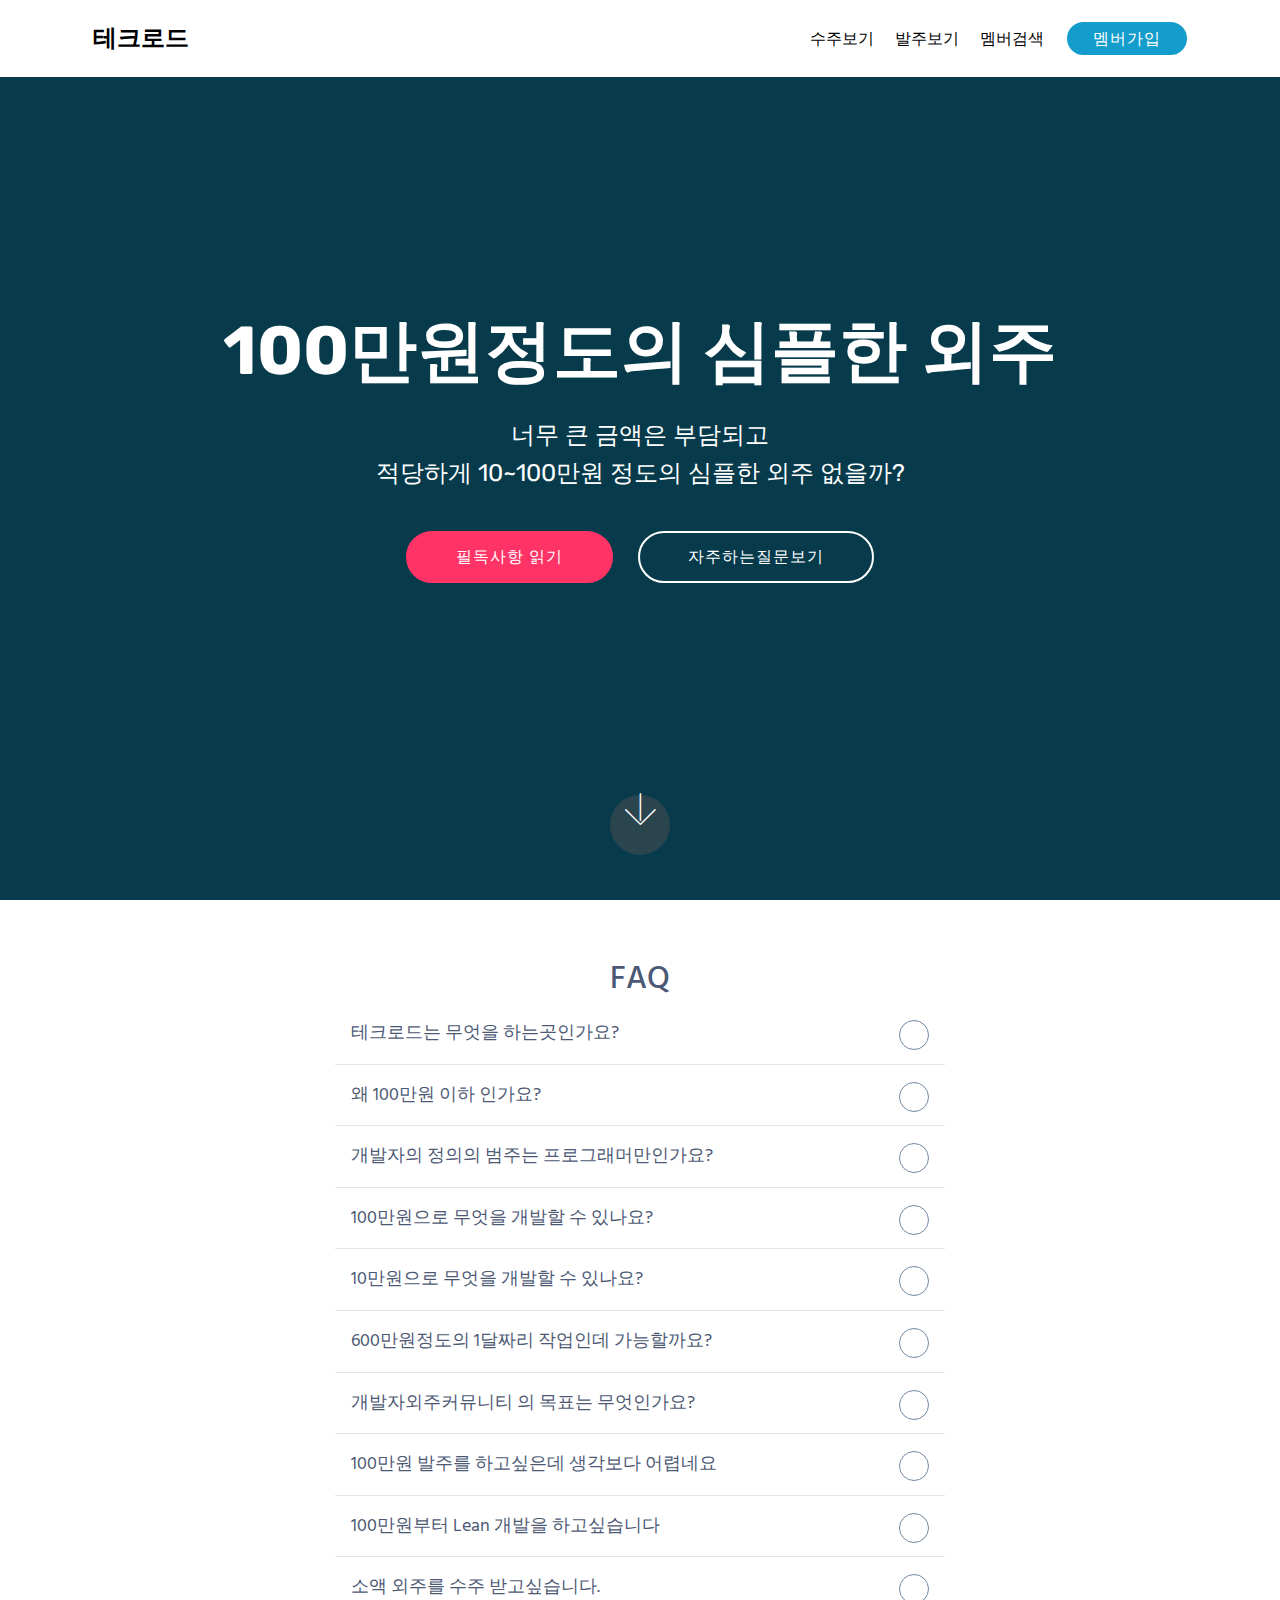
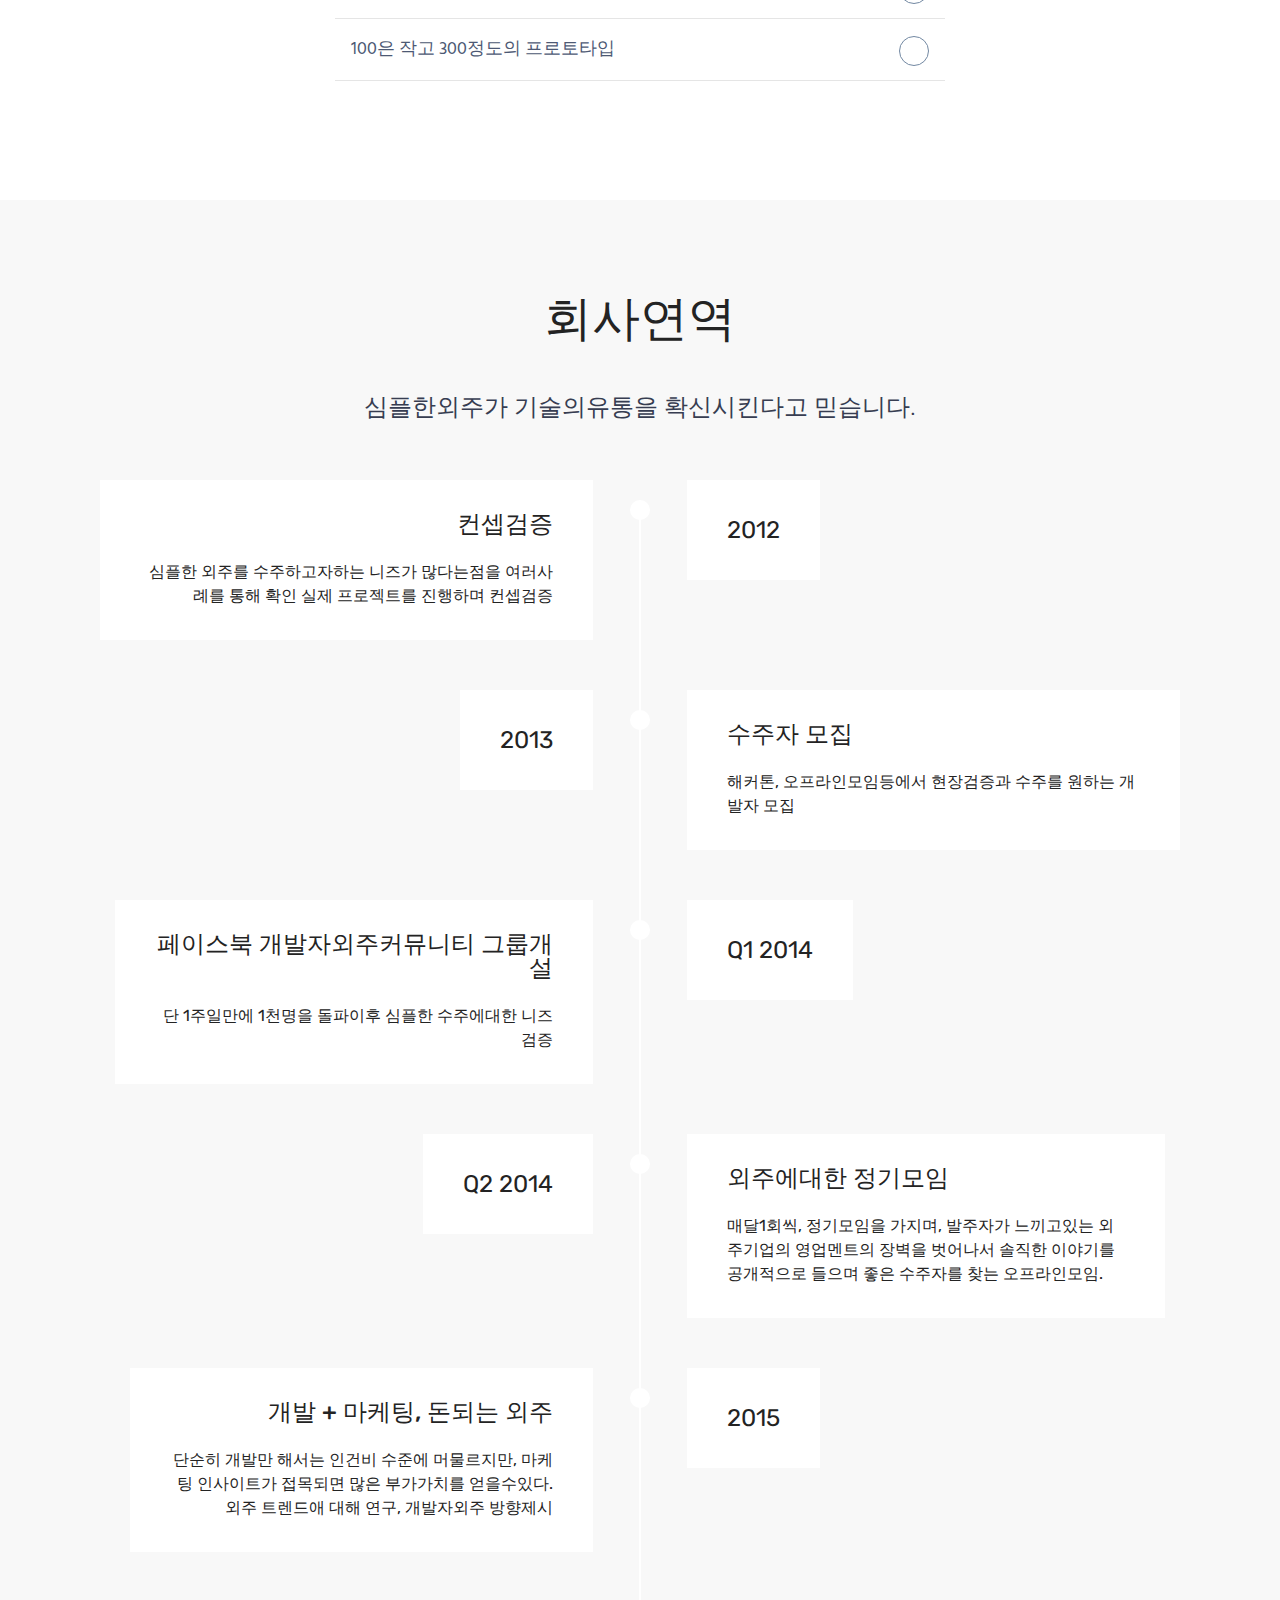
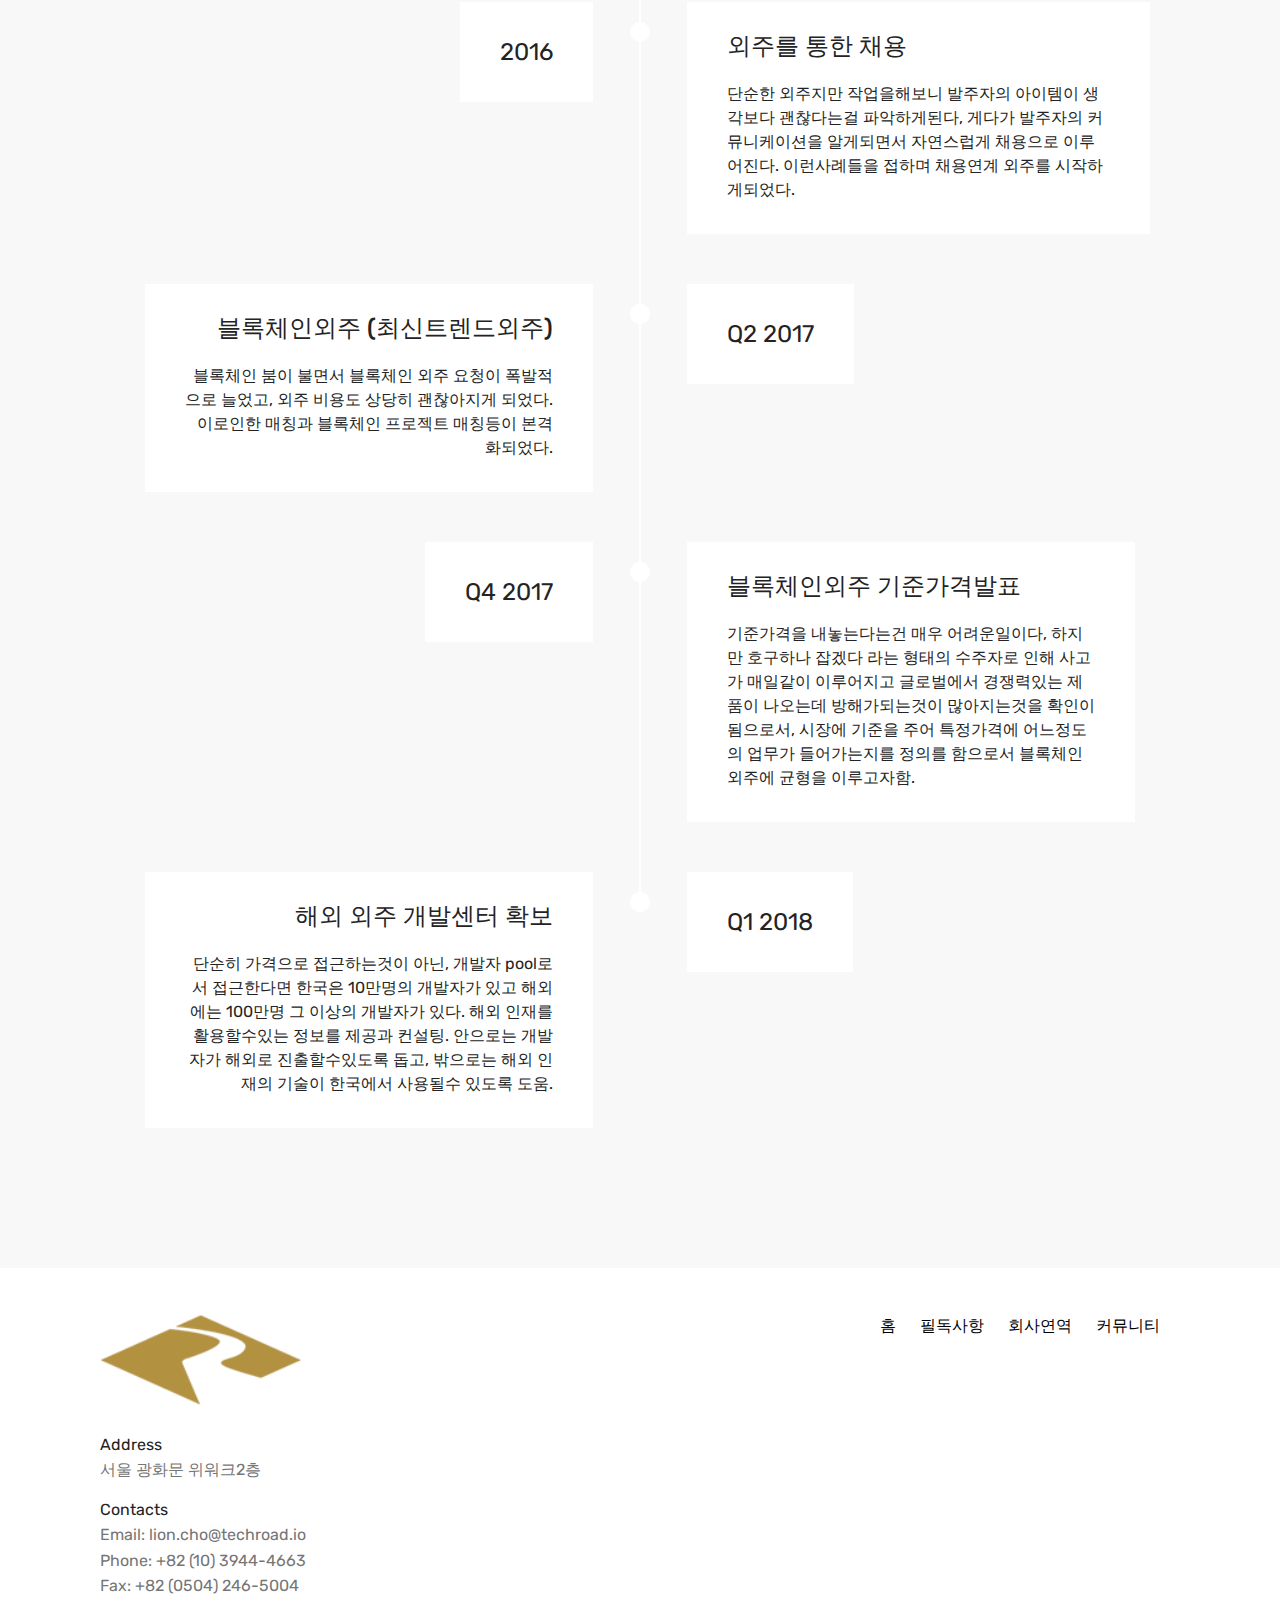
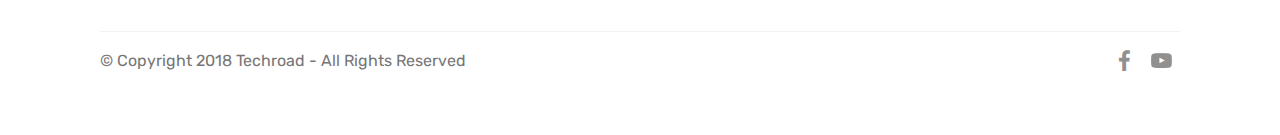
==== commit 79e3355a: "update" ====
--- a/community/index.html
+++ b/community/index.html
@@ -25,11 +25,15 @@
   <link rel="stylesheet" href="assets/mobirise/css/mbr-additional.css" type="text/css">
   
   <!-- kakao thumbnail -->
-  <meta property="og:type" content="website">
-  <meta property="og:title" content="Techroad">
-  <meta property="og:url" content="techroad.io">
-  <meta property="og:description" content="HR innovation">
-  <meta property="og:image" content="./assets/images/screen-shot-2018-09-19-at-8.35.25-pm-2000x1496.png">
+  
+<meta property="og:site_name" content="테크로드">
+<meta property="og:type" content="website">
+<meta property="og:image" content="https://community.techroad.io/wp-content/uploads/2019/02/Screen-Shot-2019-02-23-at-10.03.41-PM.png">
+<meta property="og:title" content="테크로드">
+<meta property="og:url" content="https://community.techroad.io/">
+<meta property="og:description" content="100만원이하의외주">
+<meta name="keywords" content="테크로드 개발외주 리액트네이티브개발 베트남개발자 인도개발자 개발비용">
+
 <!-- kakao thumbnail -->
 
 
@@ -612,18 +616,13 @@
 </section>
 
 <section class="cid-r466hLgkCL" id="footer5-i">
-
-    
-
-    
-
     <div class="container">
         <div class="media-container-row">
             <div class="col-md-3 display-5">
                 <div class="media-wrap" style="color=black">
                     <!-- <a href="//" style="text:black"> -->
-                       <!-- <img src="assets/images/logo-techroad-169x78.png" alt="Mobirise">  -->
-                      <strong> 테크로드</strong>
+                       <img src="assets/images/logo-techroad-169x78.png" alt="techroad"> 
+                      <!-- <strong> 테크로드</strong> -->
                     <!-- </a> -->
                 </div>
             </div>
